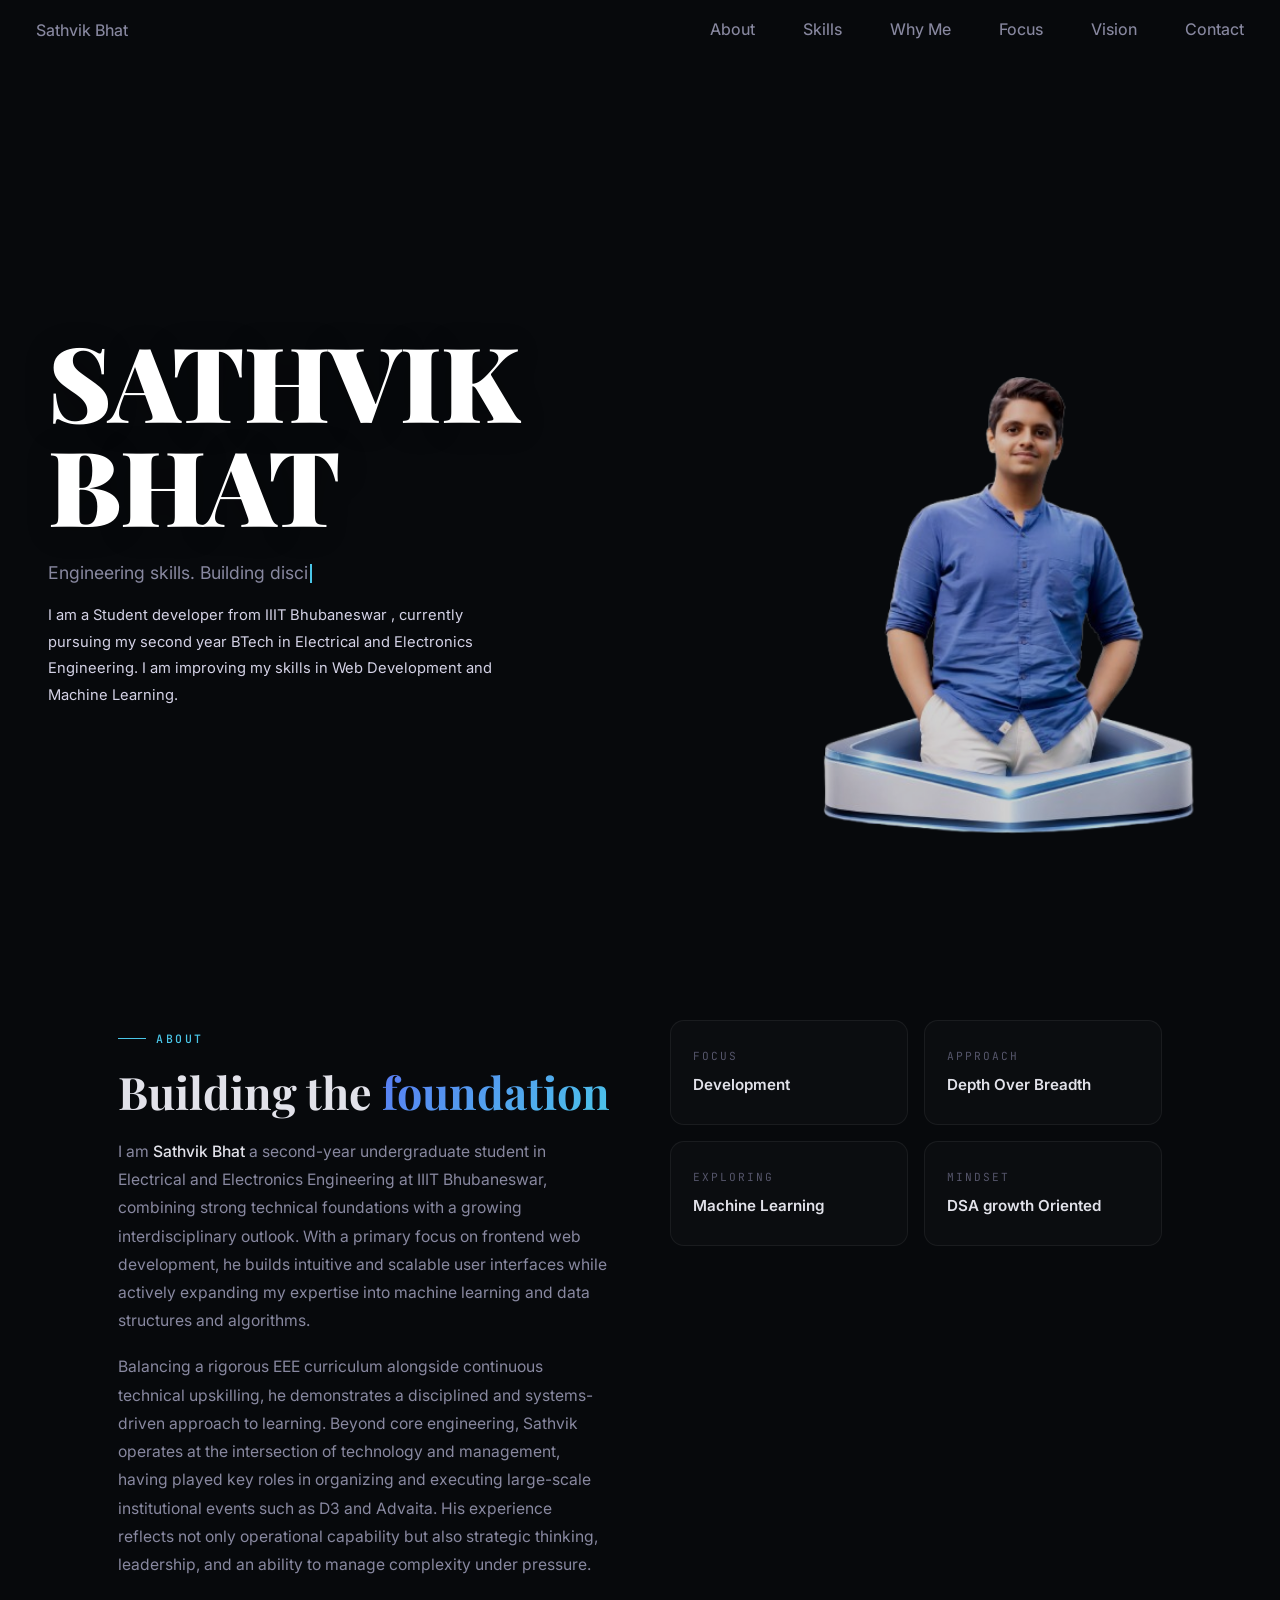
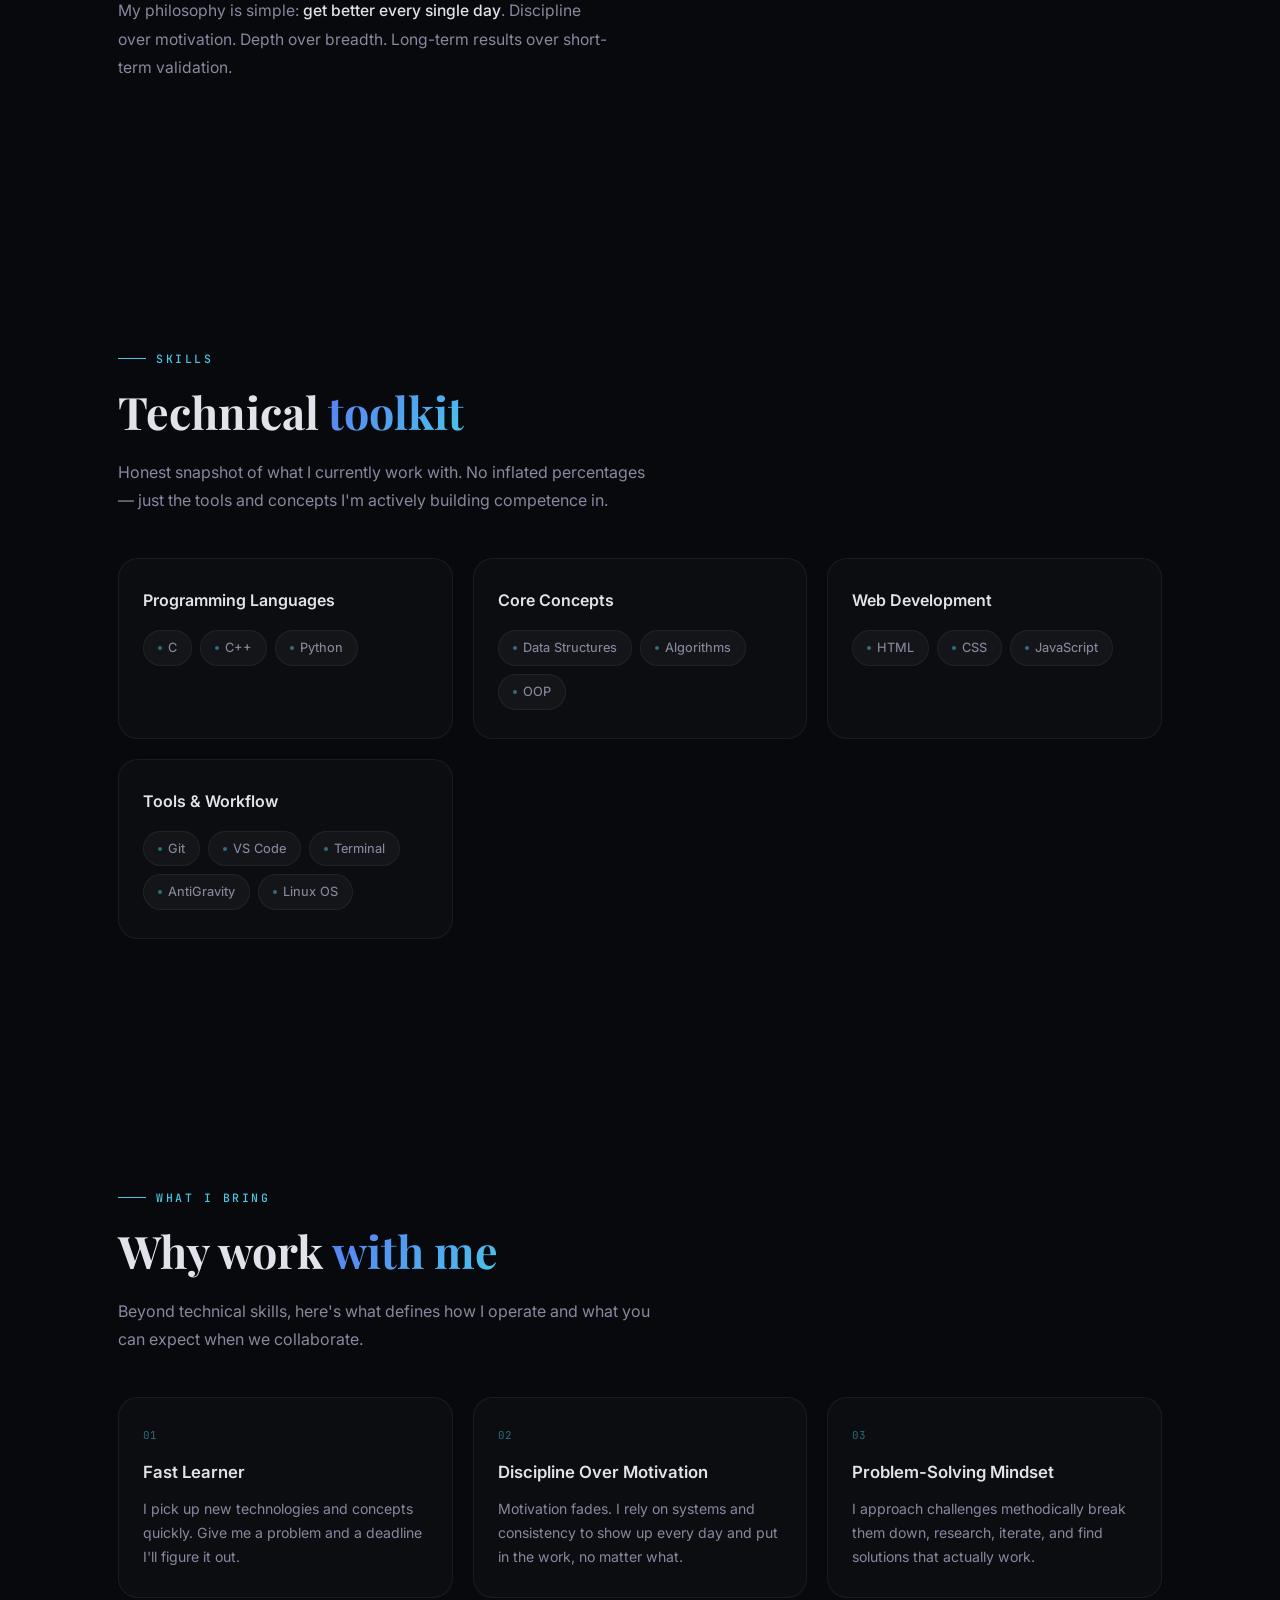
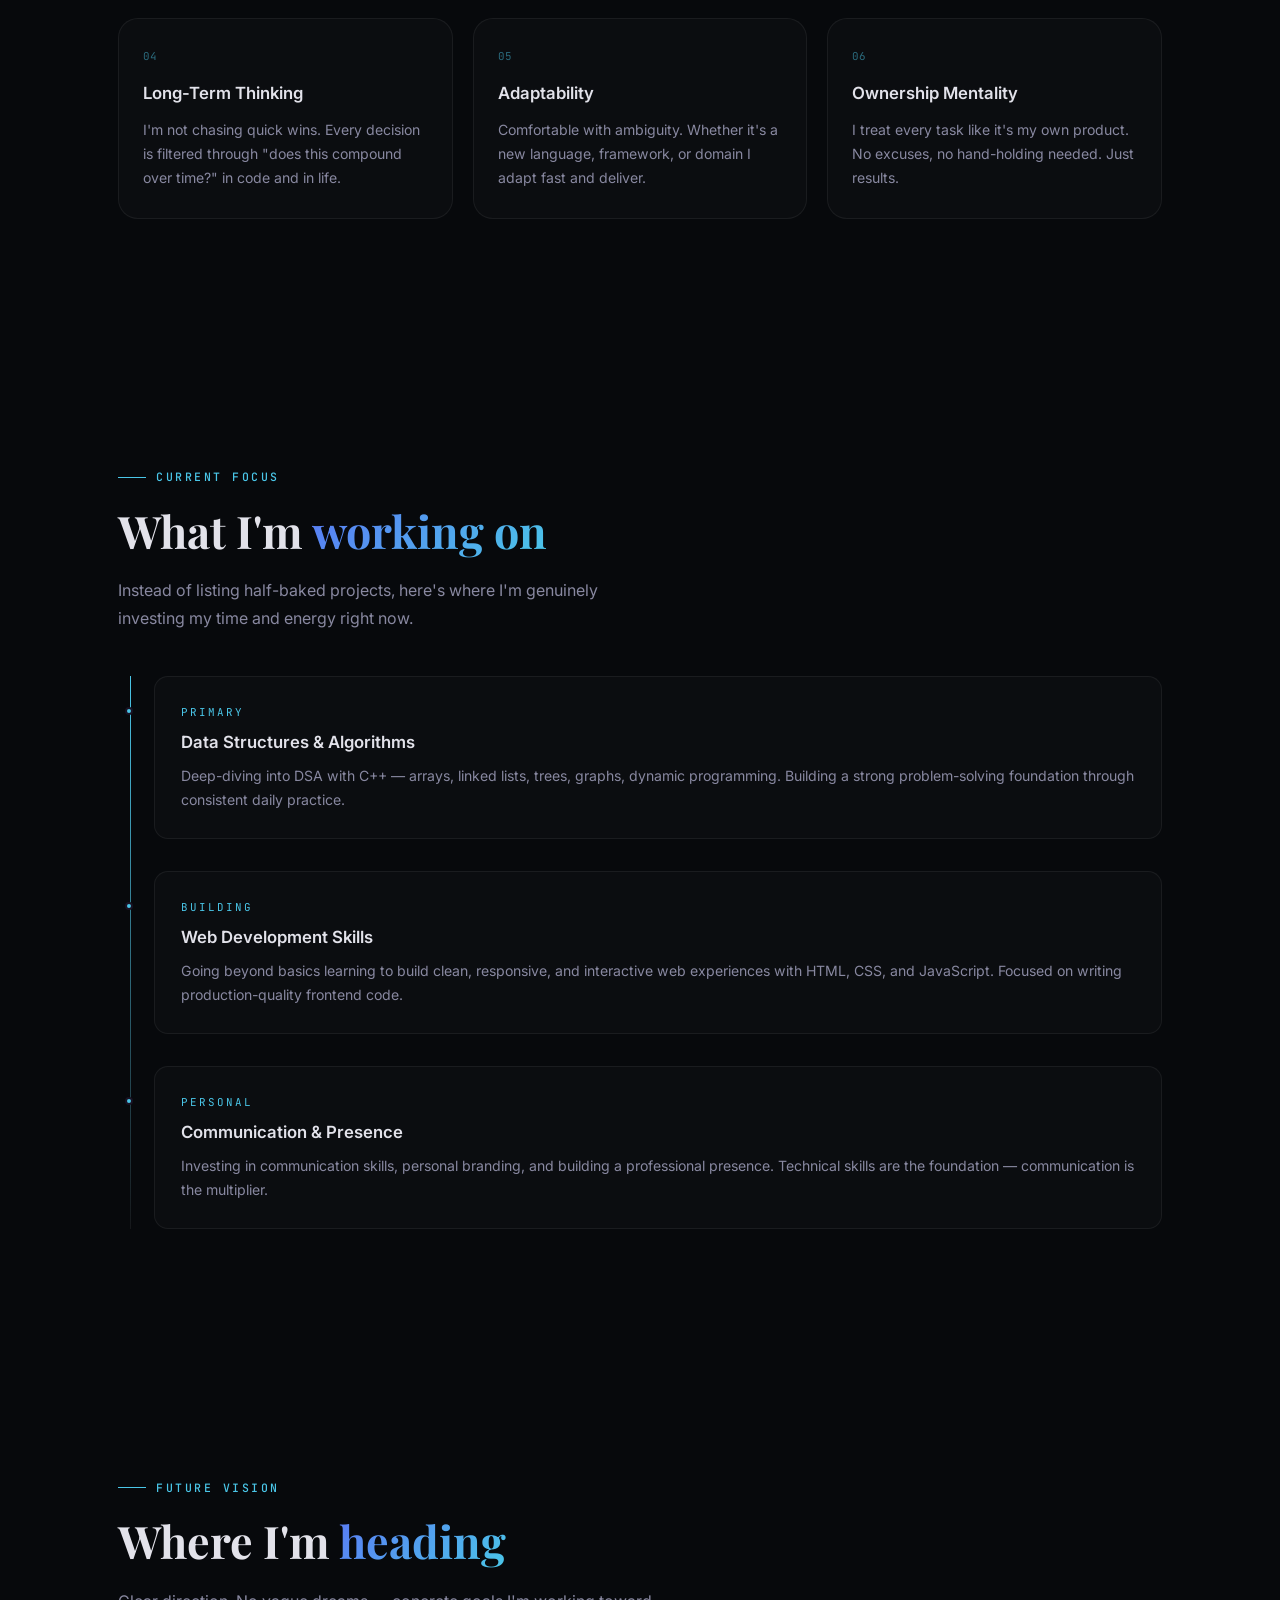
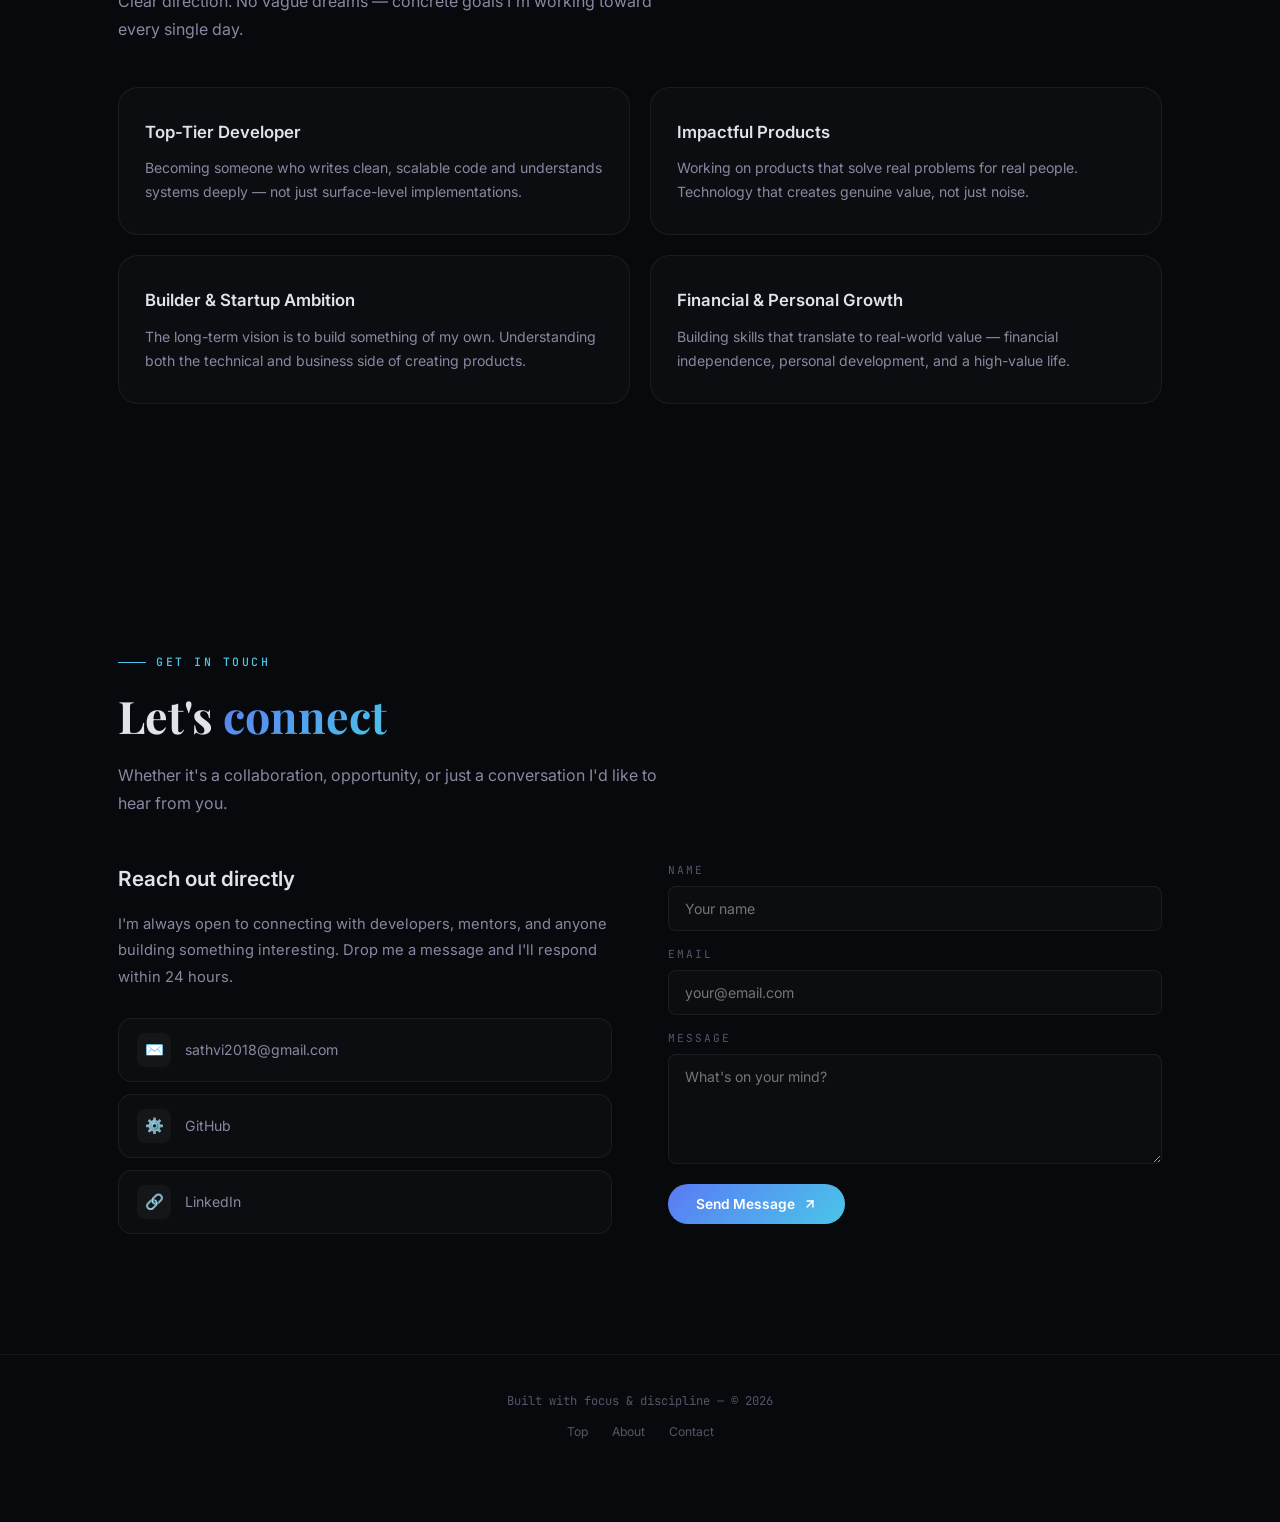
==== index.html @ 7192dede "Save local styles before merge" ====
<!DOCTYPE html>
<html lang="en">

<head>
  <meta charset="UTF-8" />
  <meta name="viewport" content="width=device-width, initial-scale=1.0" />
  <title>Sathvik Bhat — Developer & Builder</title>
  <meta name="description"
    content="Student developer focused on DSA, web development, and cybersecurity. Building skills, discipline, and future value." />
  <meta name="keywords" content="developer, portfolio, student, DSA, web development, Machine Learning" />
  <meta name="author" content="Sathvik Bhat" />

  <!-- Google Fonts -->
  <link rel="preconnect" href="https://fonts.googleapis.com" />
  <link rel="preconnect" href="https://fonts.gstatic.com" crossorigin />
  <link
    href="https://fonts.googleapis.com/css2?family=Playfair+Display:wght@700;800;900&family=Inter:wght@300;400;450;500;600;700;800&family=JetBrains+Mono:wght@400;500&display=swap"
    rel="stylesheet" />

  <!-- Stylesheet -->
  <link rel="stylesheet" href="style.css" />
</head>

<body>

  <!-- ================================
       HERO SECTION
       ================================ -->
  <section class="hero" id="hero">
    <div class="hero-inner">
      <div class="hero-content">
        <h1 class="hero-name">
          <span class="name-line">SATHVIK</span>
          <span class="name-line">BHAT</span>
        </h1>


        <p class="hero-tagline">
          <span id="hero-tagline-text"></span><span class="cursor"></span>
        </p>

        <p class="hero-description">
          I am a Student developer from IIIT Bhubaneswar ,
          currently pursuing my second year BTech in Electrical and Electronics Engineering.
          I am improving my skills in Web Development and Machine Learning.
        </p>


      </div>

      <div class="hero-image-wrapper" id="hero-image">
        <img src="Sathvik-Bhat Hero Section.png" alt="Sathvik Bhat — Developer portrait" class="hero-profile-img" />
      </div>
    </div>

    <!-- Floating pill navbar at bottom of hero -->
    <nav class="navbar" id="navbar">
      <div class="nav-pill" id="nav-links">
        <div class="name-navbar" id="name-navbar">
          <h3><a href="#hero">Sathvik Bhat</a></h3>
        </div>
        <div class="page-navbar">
          <a href="#about">About</a>
          <a href="#skills">Skills</a>
          <a href="#value">Why Me</a>
          <a href="#focus">Focus</a>
          <a href="#vision">Vision</a>
          <a href="#contact">Contact</a>
        </div>
      </div>
      <button class="nav-toggle" id="nav-toggle" aria-label="Toggle navigation">
      </button>
    </nav>
  </section>

  <!-- ================================
       ABOUT SECTION
       ================================ -->
  <section class="section" id="about">
    <div class="container">
      <div class="about-content">
        <div class="about-text reveal">
          <span class="section-label">About</span>
          <h2 class="section-title">Building the <span class="gradient-text">foundation</span></h2>
          <p>
            I am <span class="highlight">Sathvik Bhat</span> a second-year undergraduate student in Electrical and
            Electronics
            Engineering at IIIT Bhubaneswar,
            combining strong technical foundations with a growing interdisciplinary outlook. With a primary focus on
            frontend web development,
            he builds intuitive and scalable user interfaces while actively expanding my expertise into machine learning
            and data structures and algorithms.
          </p>
          <p>
            Balancing a rigorous EEE curriculum alongside continuous technical upskilling, he demonstrates a disciplined
            and systems-driven approach to learning. Beyond core engineering, Sathvik operates at the intersection of
            technology and management, having played key roles in organizing and executing large-scale institutional
            events such as D3 and Advaita. His experience reflects not only operational capability but also strategic
            thinking, leadership, and an ability to manage complexity under pressure.
          </p>
          <p>
            My philosophy is simple: <span class="highlight">get better every single day</span>.
            Discipline over motivation. Depth over breadth. Long-term results
            over short-term validation.
          </p>
        </div>

        <div class="about-stats reveal reveal-delay-2">
          <div class="stat-card">
            <div class="stat-label">Focus</div>
            <div class="stat-value"><span class="highlight">Development </span></div>
          </div>
          <div class="stat-card">
            <div class="stat-label">Approach</div>
            <div class="stat-value">Depth Over Breadth</div>
          </div>
          <div class="stat-card">
            <div class="stat-label">Exploring</div>
            <div class="stat-value">Machine Learning</div>
          </div>
          <div class="stat-card">
            <div class="stat-label">Mindset</div>
            <div class="stat-value">DSA growth Oriented</div>
          </div>
        </div>
      </div>
    </div>
  </section>

  <!-- ================================
       SKILLS SECTION
       ================================ -->
  <section class="section" id="skills">
    <div class="container">
      <span class="section-label reveal">Skills</span>
      <h2 class="section-title reveal">Technical <span class="gradient-text">toolkit</span></h2>
      <p class="section-subtitle reveal">
        Honest snapshot of what I currently work with. No inflated percentages —
        just the tools and concepts I'm actively building competence in.
      </p>

      <div class="skills-grid">
        <div class="skill-category reveal reveal-delay-1">
          <div class="skill-category-header">
            <h3>Programming Languages</h3>
          </div>
          <div class="skill-tags">
            <span class="skill-tag"><span class="tag-dot"></span>C</span>
            <span class="skill-tag"><span class="tag-dot"></span>C++</span>
            <span class="skill-tag"><span class="tag-dot"></span>Python</span>
          </div>
        </div>

        <div class="skill-category reveal reveal-delay-2">
          <div class="skill-category-header">
            <h3>Core Concepts</h3>
          </div>
          <div class="skill-tags">
            <span class="skill-tag"><span class="tag-dot"></span>Data Structures</span>
            <span class="skill-tag"><span class="tag-dot"></span>Algorithms</span>
            <span class="skill-tag"><span class="tag-dot"></span>OOP</span>
          </div>
        </div>

        <div class="skill-category reveal reveal-delay-3">
          <div class="skill-category-header">
            <h3>Web Development</h3>
          </div>
          <div class="skill-tags">
            <span class="skill-tag"><span class="tag-dot"></span>HTML</span>
            <span class="skill-tag"><span class="tag-dot"></span>CSS</span>
            <span class="skill-tag"><span class="tag-dot"></span>JavaScript</span>
          </div>
        </div>

        <div class="skill-category reveal reveal-delay-2">
          <div class="skill-category-header">
            <h3>Tools & Workflow</h3>
          </div>
          <div class="skill-tags">
            <span class="skill-tag"><span class="tag-dot"></span>Git</span>
            <span class="skill-tag"><span class="tag-dot"></span>VS Code</span>
            <span class="skill-tag"><span class="tag-dot"></span>Terminal</span>
            <span class="skill-tag"><span class="tag-dot"></span>AntiGravity</span>
            <span class="skill-tag"><span class="tag-dot"></span>Linux OS</span>
          </div>
        </div>
      </div>
    </div>
  </section>

  <!-- ================================
       WHY WORK WITH ME
       ================================ -->
  <section class="section" id="value">
    <div class="container">
      <span class="section-label reveal">What I Bring</span>
      <h2 class="section-title reveal">Why work <span class="gradient-text">with me</span></h2>
      <p class="section-subtitle reveal">
        Beyond technical skills, here's what defines how I operate and what
        you can expect when we collaborate.
      </p>

      <div class="value-grid">
        <div class="value-card reveal reveal-delay-1">
          <div class="value-number">01</div>
          <h3>Fast Learner</h3>
          <p>
            I pick up new technologies and concepts quickly. Give me a
            problem and a deadline I'll figure it out.
          </p>
        </div>

        <div class="value-card reveal reveal-delay-2">
          <div class="value-number">02</div>
          <h3>Discipline Over Motivation</h3>
          <p>
            Motivation fades. I rely on systems and consistency to show up
            every day and put in the work, no matter what.
          </p>
        </div>

        <div class="value-card reveal reveal-delay-3">
          <div class="value-number">03</div>
          <h3>Problem-Solving Mindset</h3>
          <p>
            I approach challenges methodically break them down, research,
            iterate, and find solutions that actually work.
          </p>
        </div>

        <div class="value-card reveal reveal-delay-1">
          <div class="value-number">04</div>
          <h3>Long-Term Thinking</h3>
          <p>
            I'm not chasing quick wins. Every decision is filtered through
            "does this compound over time?" in code and in life.
          </p>
        </div>

        <div class="value-card reveal reveal-delay-2">
          <div class="value-number">05</div>
          <h3>Adaptability</h3>
          <p>
            Comfortable with ambiguity. Whether it's a new language, framework,
            or domain I adapt fast and deliver.
          </p>
        </div>

        <div class="value-card reveal reveal-delay-3">
          <div class="value-number">06</div>
          <h3>Ownership Mentality</h3>
          <p>
            I treat every task like it's my own product. No excuses,
            no hand-holding needed. Just results.
          </p>
        </div>
      </div>
    </div>
  </section>

  <!-- ================================
       CURRENT FOCUS
       ================================ -->
  <section class="section" id="focus">
    <div class="container">
      <span class="section-label reveal">Current Focus</span>
      <h2 class="section-title reveal">What I'm <span class="gradient-text">working on</span></h2>
      <p class="section-subtitle reveal">
        Instead of listing half-baked projects, here's where I'm genuinely
        investing my time and energy right now.
      </p>

      <div class="focus-timeline">
        <div class="focus-item reveal">
          <div class="focus-label">Primary</div>
          <h3>Data Structures & Algorithms</h3>
          <p>
            Deep-diving into DSA with C++ — arrays, linked lists, trees,
            graphs, dynamic programming. Building a strong problem-solving
            foundation through consistent daily practice.
          </p>
        </div>

        <div class="focus-item reveal reveal-delay-1">
          <div class="focus-label">Building</div>
          <h3>Web Development Skills</h3>
          <p>
            Going beyond basics learning to build clean, responsive, and
            interactive web experiences with HTML, CSS, and JavaScript.
            Focused on writing production-quality frontend code.
          </p>
        </div>

        <div class="focus-item reveal reveal-delay-3">
          <div class="focus-label">Personal</div>
          <h3>Communication & Presence</h3>
          <p>
            Investing in communication skills, personal branding, and
            building a professional presence. Technical skills are the
            foundation — communication is the multiplier.
          </p>
        </div>
      </div>
    </div>
  </section>

  <!-- ================================
       FUTURE VISION
       ================================ -->
  <section class="section" id="vision">
    <div class="container">
      <span class="section-label reveal">Future Vision</span>
      <h2 class="section-title reveal">Where I'm <span class="gradient-text">heading</span></h2>
      <p class="section-subtitle reveal">
        Clear direction. No vague dreams — concrete goals I'm working
        toward every single day.
      </p>

      <div class="vision-grid">
        <div class="vision-card reveal reveal-delay-1">
          <h3>Top-Tier Developer</h3>
          <p>
            Becoming someone who writes clean, scalable code and understands
            systems deeply — not just surface-level implementations.
          </p>
        </div>

        <div class="vision-card reveal reveal-delay-2">
          <h3>Impactful Products</h3>
          <p>
            Working on products that solve real problems for real people.
            Technology that creates genuine value, not just noise.
          </p>
        </div>

        <div class="vision-card reveal reveal-delay-3">
          <h3>Builder & Startup Ambition</h3>
          <p>
            The long-term vision is to build something of my own. Understanding
            both the technical and business side of creating products.
          </p>
        </div>

        <div class="vision-card reveal reveal-delay-4">
          <h3>Financial & Personal Growth</h3>
          <p>
            Building skills that translate to real-world value — financial
            independence, personal development, and a high-value life.
          </p>
        </div>
      </div>
    </div>
  </section>

  <!-- ================================
       CONTACT SECTION
       ================================ -->
  <section class="section" id="contact">
    <div class="container">
      <span class="section-label reveal">Get In Touch</span>
      <h2 class="section-title reveal">Let's <span class="gradient-text">connect</span></h2>
      <p class="section-subtitle reveal">
        Whether it's a collaboration, opportunity, or just a conversation
        I'd like to hear from you.
      </p>

      <div class="contact-wrapper">
        <div class="contact-info reveal">
          <h3>Reach out directly</h3>
          <p>
            I'm always open to connecting with developers, mentors, and
            anyone building something interesting. Drop me a message
            and I'll respond within 24 hours.
          </p>

          <div class="contact-links">
            <a href="mailto:sathvi2018@gmail.com" class="contact-link" id="contact-email">
              <span class="link-icon">✉️</span>
              sathvi2018@gmail.com
            </a>
            <a href="https://github.com/sathvik08bhat" target="_blank" rel="noopener noreferrer" class="contact-link"
              id="contact-github">
              <span class="link-icon">⚙️</span>
              GitHub
            </a>
            <a href="http://www.linkedin.com/in/sathvik-bhat-025451267" target="_blank" rel="noopener noreferrer"
              class="contact-link" id="contact-linkedin">
              <span class="link-icon">🔗</span>
              LinkedIn
            </a>
          </div>
        </div>

        <form class="contact-form reveal reveal-delay-2" id="contact-form">
          <div class="form-group">
            <label for="form-name">Name</label>
            <input type="text" id="form-name" name="name" placeholder="Your name" required />
          </div>

          <div class="form-group">
            <label for="form-email">Email</label>
            <input type="email" id="form-email" name="email" placeholder="your@email.com" required />
          </div>

          <div class="form-group">
            <label for="form-message">Message</label>
            <textarea id="form-message" name="message" placeholder="What's on your mind?" required></textarea>
          </div>

          <div class="form-submit">
            <button type="submit" class="btn-primary" id="form-submit-btn">
              Send Message
              <svg width="14" height="14" viewBox="0 0 24 24" fill="none" stroke="currentColor" stroke-width="2.5"
                stroke-linecap="round" stroke-linejoin="round">
                <line x1="7" y1="17" x2="17" y2="7"></line>
                <polyline points="7 7 17 7 17 17"></polyline>
              </svg>
            </button>
          </div>

          <div class="form-status" id="form-status"></div>
        </form>
      </div>
    </div>
  </section>

  <!-- ================================
       FOOTER
       ================================ -->
  <footer class="footer">
    <div class="container">
      <p>Built with focus &amp; discipline — &copy; 2026</p>
      <div class="footer-links">
        <a href="#hero">Top</a>
        <a href="#about">About</a>
        <a href="#contact">Contact</a>
      </div>
    </div>
  </footer>

  <!-- JavaScript -->
  <script src="script.js"></script>
</body>

</html>
---- style.css ----
/* ==============================
   DESIGN TOKENS & RESET
   ============================== */

:root {
  /* Darker color palette */
  --bg-primary: #191223;
  --bg-secondary: #2b2049;
  --bg-card: rgba(255, 255, 255, 0.02);
  --bg-glass: rgba(255, 255, 255, 0.035);
  --border-glass: rgba(255, 255, 255, 0.06);
  --border-hover: rgba(255, 255, 255, 0.12);

  --text-primary: #e2e2ea;
  --text-secondary: #8888a0;
  --text-muted: #55556a;

  --accent-blue: #5a7af5;
  --accent-cyan: #4ac6e8;
  --accent-gradient: linear-gradient(135deg, #5a7af5 0%, #4ac6e8 100%);

  /* Typography */
  --font-display: 'Playfair Display', Georgia, serif;
  --font-primary: 'Inter', -apple-system, BlinkMacSystemFont, sans-serif;
  --font-mono: 'JetBrains Mono', 'Fira Code', monospace;

  /* Spacing */
  --section-padding: 120px 0;
  --container-width: 1100px;
  --container-padding: 0 28px;

  /* Transitions */
  --transition-fast: 0.2s ease;
  --transition-smooth: 0.3s ease;

  /* Borders */
  --radius-sm: 8px;
  --radius-md: 14px;
  --radius-lg: 20px;
  --radius-pill: 50px;
}

/* Reset */
*,
*::before,
*::after {
  margin: 0;
  padding: 0;
  box-sizing: border-box;
}

html {
  scroll-behavior: smooth;
  font-size: 16px;
  -webkit-font-smoothing: antialiased;
  -moz-osx-font-smoothing: grayscale;
}

body {
  font-family: var(--font-primary);
  background: rgb(7, 9, 12);
  background-attachment: fixed;
  color: var(--text-primary);
  line-height: 1.7;
  overflow-x: hidden;
}

a {
  text-decoration: none;
  color: inherit;
}

ul,
ol {
  list-style: none;
}

img {
  max-width: 100%;
  display: block;
}

button {
  cursor: pointer;
  border: none;
  background: none;
  font-family: inherit;
}

/* ==============================
   UTILITY CLASSES
   ============================== */

.container {
  max-width: var(--container-width);
  margin: 0 auto;
  padding: var(--container-padding);
}

.section {
  padding: var(--section-padding);
  position: relative;
}

.section-label {
  display: inline-flex;
  align-items: center;
  gap: 10px;
  font-family: var(--font-mono);
  font-size: 0.72rem;
  letter-spacing: 2.5px;
  text-transform: uppercase;
  color: var(--accent-cyan);
  margin-bottom: 18px;
  font-weight: 500;
}

.section-label::before {
  content: '';
  width: 28px;
  height: 1px;
  background: var(--accent-cyan);
}

.section-title {
  font-family: var(--font-display);
  font-size: clamp(1.8rem, 4vw, 2.8rem);
  font-weight: 700;
  color: var(--text-primary);
  margin-bottom: 20px;
  line-height: 1.15;
}

.section-subtitle {
  font-size: 1rem;
  color: var(--text-secondary);
  max-width: 540px;
  line-height: 1.75;
}

.gradient-text {
  background: var(--accent-gradient);
  -webkit-background-clip: text;
  -webkit-text-fill-color: transparent;
  background-clip: text;
}

/* ==============================
   HERO SECTION
   ============================== */

.hero {
  min-height: 100vh;
  display: flex;
  align-items: center;
  position: relative;
  overflow: hidden;
  background: transparent;
}

.hero-inner {
  position: relative;
  z-index: 2;
  display: flex;
  align-items: flex-end;
  justify-content: space-between;
  width: 100%;
  max-width: 1300px;
  margin: 0 auto;
  padding: 0 48px;
  min-height: 100vh;
}

.hero-content {
  flex: 1;
  max-width: 600px;
  padding-bottom: 160px;
  padding-top: 80px;
  animation: fadeInUp 0.8s ease 0.2s both;
}

@keyframes fadeInUp {
  from {
    opacity: 0;
    transform: translateY(24px);
  }

  to {
    opacity: 1;
    transform: translateY(0);
  }
}

.hero-name {
  margin-bottom: 24px;
}

.name-line {
  display: block;
  font-family: var(--font-display);
  font-size: clamp(3.2rem, 9vw, 6.5rem);
  font-weight: 900;
  letter-spacing: -1px;
  line-height: 0.95;
  color: #fff;
  text-shadow: 0 2px 30px rgba(0, 0, 0, 0.3);
}

.name-line:first-child {
  margin-bottom: 6px;
}



.hero-tagline {
  font-size: clamp(0.95rem, 2vw, 1.1rem);
  color: var(--text-secondary);
  margin-bottom: 14px;
  font-weight: 400;
  min-height: 1.5em;
}

.hero-tagline .cursor {
  display: inline-block;
  width: 2px;
  height: 1.1em;
  background: var(--accent-cyan);
  margin-left: 2px;
  vertical-align: text-bottom;
  animation: blink 0.8s step-end infinite;
}

@keyframes blink {

  0%,
  100% {
    opacity: 1;
  }

  50% {
    opacity: 0;
  }
}

.hero-description {
  font-size: 0.92rem;
  color: #d4d2e6;
  line-height: 1.8;
  margin-bottom: 32px;
  max-width: 460px;
}



/* Profile image — cutout on the right */
.hero-image-wrapper {
  flex-shrink: 0;
  align-self: flex-end;
  position: relative;
  animation: fadeInUp 1s ease 0.4s both;
}

.hero-profile-img {
  width: clamp(450px, 20vw, 300px);
  height: auto;
  object-fit: contain;
  object-position: center;
  transform: translateY(15%);
  display: block;
  filter: brightness(0.82);
}

.hero-image {
  animation: comeUp 0.8s ease forwards;
}

@keyframes comeUp {
  from {
    opacity: 0;
    transform: translateY(60px);
    /* starts 60px below */
  }

  to {
    opacity: 1;
    transform: translateY(0);
    /* lands in normal position */
  }
}

/* ==============================
   NAVBAR — Floating Pill
   ============================== */

.navbar {
  position: fixed;
  top: 0px;
  width: 100%;
  z-index: 1000;
}

.nav-pill {
  display: flex;
  align-items: center;
  justify-content: space-between;
  width: 100%;
  padding: 8px 24px;
}

.page-navbar {
  display: flex;
  gap: 24px;
}



.nav-pill a {
  font-size: 1rem;
  padding: 8px 12px;
  transition: var(--transition-smooth);
  font-weight: 450;
  color: var(--text-secondary);
  white-space: nowrap;
}

.nav-pill a:hover {
  color: var(--text-primary);
  background: rgba(255, 255, 255, 0.05);
}

.navbar.scrolled {
  position: fixed;
  top: 10px;
  left: 50%;
  transform: translateX(-50%);
  z-index: 1000;
  display: flex;
  align-items: baseline;
  gap: 4px;
  width: 70%;
  padding: 8px 12px;
  background: rgba(14, 14, 24, 0.65);
  backdrop-filter: blur(20px);
  -webkit-backdrop-filter: blur(20px);
  border: 1px solid rgba(255, 255, 255, 0.06);
  border-radius: var(--radius-pill);
  box-shadow: 0 4px 24px rgba(0, 0, 0, 0.4);
  font-size: 0.82rem;
  color: var(--text-secondary);
  padding: 8px 16px;
  border-radius: 40px;
  transition: var(--transition-smooth);
  font-weight: 450;
  white-space: nowrap;
}
}

/* Mobile toggle */
.nav-toggle {
  display: none;
  flex-direction: column;
  gap: 5px;
  padding: 10px;
  position: fixed;
  bottom: 32px;
  right: 24px;
  z-index: 1001;
  background: rgba(14, 14, 24, 0.65);
  backdrop-filter: blur(20px);
  -webkit-backdrop-filter: blur(20px);
  border: 1px solid rgba(255, 255, 255, 0.06);
  border-radius: 12px;
}

.nav-toggle span {
  width: 20px;
  height: 2px;
  background: var(--text-primary);
  border-radius: 2px;
  transition: var(--transition-fast);
}

/* ==============================
   BUTTONS
   ============================== */

.btn-primary {
  display: inline-flex;
  align-items: center;
  gap: 8px;
  padding: 12px 28px;
  background: var(--accent-gradient);
  color: #fff;
  font-size: 0.86rem;
  font-weight: 600;
  border-radius: var(--radius-pill);
  transition: var(--transition-smooth);
  border: none;
  cursor: pointer;
}

.btn-primary:hover {
  transform: translateY(-2px);
  box-shadow: 0 6px 24px rgba(90, 122, 245, 0.25);
}

.btn-secondary {
  display: inline-flex;
  align-items: center;
  gap: 8px;
  padding: 12px 28px;
  background: transparent;
  color: var(--text-primary);
  font-size: 0.86rem;
  font-weight: 500;
  border-radius: var(--radius-pill);
  border: 1px solid rgba(255, 255, 255, 0.1);
  transition: var(--transition-smooth);
}

.btn-secondary:hover {
  border-color: rgba(255, 255, 255, 0.2);
  background: rgba(255, 255, 255, 0.03);
  transform: translateY(-2px);
}

/* ==============================
   ABOUT SECTION
   ============================== */

.about-content {
  display: grid;
  grid-template-columns: 1fr 1fr;
  gap: 60px;
  align-items: start;
}

.about-text p {
  color: var(--text-secondary);
  font-size: 0.98rem;
  margin-bottom: 18px;
  line-height: 1.8;
}

.about-text .highlight {
  color: var(--text-primary);
  font-weight: 500;
}

.about-stats {
  display: grid;
  grid-template-columns: 1fr 1fr;
  gap: 16px;
}

.stat-card {
  padding: 26px 22px;
  background: var(--bg-card);
  border: 1px solid var(--border-glass);
  border-radius: var(--radius-md);
  transition: var(--transition-smooth);
}

.stat-card:hover {
  border-color: var(--border-hover);
  background: var(--bg-glass);
  transform: translateY(-3px);
}

.stat-card .stat-label {
  font-size: 0.7rem;
  text-transform: uppercase;
  letter-spacing: 2px;
  color: var(--text-muted);
  margin-bottom: 6px;
  font-family: var(--font-mono);
}

.stat-card .stat-value {
  font-size: 0.95rem;
  color: var(--text-primary);
  font-weight: 600;
}

/* ==============================
   SKILLS SECTION
   ============================== */

.skills-grid {
  display: grid;
  grid-template-columns: repeat(auto-fit, minmax(260px, 1fr));
  gap: 20px;
  margin-top: 44px;
}

.skill-category {
  padding: 28px 24px;
  background: var(--bg-card);
  border: 1px solid var(--border-glass);
  border-radius: var(--radius-lg);
  transition: var(--transition-smooth);
}

.skill-category:hover {
  border-color: var(--border-hover);
  transform: translateY(-3px);
}

.skill-category-header {
  margin-bottom: 16px;
}

.skill-category-header h3 {
  font-size: 1rem;
  font-weight: 600;
  color: var(--text-primary);
}

.skill-tags {
  display: flex;
  flex-wrap: wrap;
  gap: 8px;
}

.skill-tag {
  display: inline-flex;
  align-items: center;
  gap: 6px;
  padding: 6px 14px;
  background: var(--bg-glass);
  border: 1px solid var(--border-glass);
  border-radius: 100px;
  font-size: 0.8rem;
  color: var(--text-secondary);
  transition: var(--transition-fast);
  font-weight: 450;
}

.skill-tag:hover {
  color: var(--text-primary);
  border-color: rgba(255, 255, 255, 0.15);
}

.skill-tag .tag-dot {
  width: 4px;
  height: 4px;
  border-radius: 50%;
  background: var(--accent-cyan);
  opacity: 0.5;
}

/* ==============================
   VALUE / WHY ME SECTION
   ============================== */

.value-grid {
  display: grid;
  grid-template-columns: repeat(auto-fit, minmax(280px, 1fr));
  gap: 20px;
  margin-top: 44px;
}

.value-card {
  padding: 28px 24px;
  background: var(--bg-card);
  border: 1px solid var(--border-glass);
  border-radius: var(--radius-lg);
  transition: var(--transition-smooth);
}

.value-card:hover {
  border-color: var(--border-hover);
  transform: translateY(-3px);
}

.value-card .value-number {
  font-family: var(--font-mono);
  font-size: 0.68rem;
  color: var(--accent-cyan);
  margin-bottom: 14px;
  opacity: 0.5;
}

.value-card h3 {
  font-size: 1.05rem;
  font-weight: 600;
  margin-bottom: 10px;
}

.value-card p {
  font-size: 0.88rem;
  color: var(--text-secondary);
  line-height: 1.7;
}

/* ==============================
   FOCUS SECTION
   ============================== */

.focus-timeline {
  margin-top: 44px;
  position: relative;
  padding-left: 36px;
}

.focus-timeline::before {
  content: '';
  position: absolute;
  top: 0;
  left: 12px;
  width: 1px;
  height: 100%;
  background: linear-gradient(to bottom, var(--accent-cyan), var(--border-glass));
}

.focus-item {
  position: relative;
  margin-bottom: 32px;
  padding: 26px;
  background: var(--bg-card);
  border: 1px solid var(--border-glass);
  border-radius: var(--radius-md);
  transition: var(--transition-smooth);
}

.focus-item:last-child {
  margin-bottom: 0;
}

.focus-item:hover {
  border-color: var(--border-hover);
  transform: translateX(4px);
}

.focus-item::before {
  content: '';
  position: absolute;
  left: -30px;
  top: 30px;
  width: 8px;
  height: 8px;
  border-radius: 50%;
  background: var(--accent-cyan);
  border: 2px solid var(--bg-primary);
}

.focus-item .focus-label {
  font-family: var(--font-mono);
  font-size: 0.68rem;
  text-transform: uppercase;
  letter-spacing: 2px;
  color: var(--accent-cyan);
  margin-bottom: 6px;
}

.focus-item h3 {
  font-size: 1.05rem;
  font-weight: 600;
  margin-bottom: 8px;
}

.focus-item p {
  font-size: 0.88rem;
  color: var(--text-secondary);
  line-height: 1.7;
}

/* ==============================
   VISION SECTION
   ============================== */

.vision-grid {
  display: grid;
  grid-template-columns: repeat(2, 1fr);
  gap: 20px;
  margin-top: 44px;
}

.vision-card {
  padding: 30px 26px;
  background: var(--bg-card);
  border: 1px solid var(--border-glass);
  border-radius: var(--radius-lg);
  transition: var(--transition-smooth);
}

.vision-card:hover {
  border-color: var(--border-hover);
  transform: translateY(-3px);
}

.vision-card h3 {
  font-size: 1.05rem;
  font-weight: 600;
  margin-bottom: 10px;
}

.vision-card p {
  font-size: 0.88rem;
  color: var(--text-secondary);
  line-height: 1.7;
}

/* ==============================
   CONTACT SECTION
   ============================== */

.contact-wrapper {
  display: grid;
  grid-template-columns: 1fr 1fr;
  gap: 56px;
  margin-top: 44px;
}

.contact-info h3 {
  font-size: 1.3rem;
  font-weight: 600;
  margin-bottom: 14px;
}

.contact-info p {
  font-size: 0.92rem;
  color: var(--text-secondary);
  margin-bottom: 28px;
  line-height: 1.8;
}

.contact-links {
  display: flex;
  flex-direction: column;
  gap: 12px;
}

.contact-link {
  display: flex;
  align-items: center;
  gap: 14px;
  padding: 14px 18px;
  background: var(--bg-card);
  border: 1px solid var(--border-glass);
  border-radius: var(--radius-md);
  transition: var(--transition-smooth);
  font-size: 0.88rem;
  color: var(--text-secondary);
}

.contact-link:hover {
  border-color: var(--border-hover);
  color: var(--text-primary);
  transform: translateX(4px);
}

.contact-link .link-icon {
  width: 34px;
  height: 34px;
  display: flex;
  align-items: center;
  justify-content: center;
  background: var(--bg-glass);
  border-radius: var(--radius-sm);
  font-size: 0.95rem;
}

.contact-form {
  display: flex;
  flex-direction: column;
  gap: 14px;
}

.form-group {
  display: flex;
  flex-direction: column;
  gap: 6px;
}

.form-group label {
  font-size: 0.7rem;
  text-transform: uppercase;
  letter-spacing: 2px;
  color: var(--text-muted);
  font-family: var(--font-mono);
}

.form-group input,
.form-group textarea {
  padding: 13px 16px;
  background: var(--bg-card);
  border: 1px solid var(--border-glass);
  border-radius: var(--radius-sm);
  color: var(--text-primary);
  font-family: var(--font-primary);
  font-size: 0.88rem;
  transition: var(--transition-fast);
  outline: none;
}

.form-group input:focus,
.form-group textarea:focus {
  border-color: var(--accent-blue);
  box-shadow: 0 0 0 3px rgba(90, 122, 245, 0.08);
}

.form-group textarea {
  resize: vertical;
  min-height: 110px;
}

.form-submit {
  margin-top: 6px;
}

.form-status {
  font-size: 0.82rem;
  margin-top: 8px;
  padding: 10px 14px;
  border-radius: var(--radius-sm);
  display: none;
}

.form-status.success {
  display: block;
  background: rgba(74, 198, 232, 0.06);
  color: var(--accent-cyan);
  border: 1px solid rgba(74, 198, 232, 0.15);
}

.form-status.error {
  display: block;
  background: rgba(255, 100, 100, 0.06);
  color: #ff6b6b;
  border: 1px solid rgba(255, 100, 100, 0.15);
}

/* ==============================
   FOOTER
   ============================== */

.footer {
  padding: 36px 0 80px;
  border-top: 1px solid var(--border-glass);
  text-align: center;
}

.footer p {
  font-size: 0.76rem;
  color: var(--text-muted);
  font-family: var(--font-mono);
}

.footer .footer-links {
  display: flex;
  justify-content: center;
  gap: 24px;
  margin-top: 10px;
}

.footer .footer-links a {
  font-size: 0.76rem;
  color: var(--text-muted);
  transition: var(--transition-fast);
}

.footer .footer-links a:hover {
  color: var(--text-primary);
}

/* ==============================
   SCROLL ANIMATIONS
   ============================== */

.reveal {
  opacity: 0;
  transform: translateY(24px);
  transition: opacity 0.6s ease, transform 0.6s ease;
}

.reveal.visible {
  opacity: 1;
  transform: translateY(0);
}

.reveal-delay-1 {
  transition-delay: 0.1s;
}

.reveal-delay-2 {
  transition-delay: 0.2s;
}

.reveal-delay-3 {
  transition-delay: 0.3s;
}

.reveal-delay-4 {
  transition-delay: 0.4s;
}

/* ==============================
   RESPONSIVE
   ============================== */

@media (max-width: 1024px) {
  .hero-inner {
    padding: 0 32px;
  }

  .hero-profile-img {
    width: clamp(220px, 28vw, 320px);
  }
}

/* ========================================
   MOBILE HERO — Full-page image + overlay
   ======================================== */

@media (max-width: 900px) {
  :root {
    --section-padding: 80px 0;
  }

  /* --- Hero becomes a full-viewport cinematic layout --- */
  .hero {
    min-height: 100vh;
    min-height: 100dvh;
    display: flex;
    align-items: stretch;
    position: relative;
    overflow: hidden;
  }

  .hero-inner {
    flex-direction: column;
    align-items: stretch;
    justify-content: flex-end;
    text-align: left;
    padding: 0;
    position: relative;
    width: 100%;
    min-height: 100vh;
    min-height: 100dvh;
  }

  /* Image fills the entire hero as background */
  .hero-image-wrapper {
    position: absolute;
    top: 0;
    left: 0;
    width: 100%;
    height: 100%;
    z-index: 1;
    order: unset;
    padding-top: 0;
    animation: none;
  }

  .hero-profile-img {
    width: 100% !important;
    height: 100% !important;
    object-fit: cover;
    object-position: top center;
    display: block;
    filter: brightness(0.85) contrast(1.1) saturate(1.05);
  }

  /* Cinematic gradient overlays on top of image */
  .hero-image-wrapper::before {
    content: '';
    position: absolute;
    inset: 0;
    z-index: 2;
    background:
      linear-gradient(to bottom,
        rgba(14, 14, 24, 0.15) 0%,
        rgba(14, 14, 24, 0.05) 30%,
        rgba(14, 14, 24, 0.3) 55%,
        rgba(14, 14, 24, 0.85) 75%,
        rgba(14, 14, 24, 0.97) 90%,
        #0e0e18 100%);
  }

  .hero-image-wrapper::after {
    content: '';
    position: absolute;
    inset: 0;
    z-index: 3;
    background:
      linear-gradient(135deg,
        rgba(90, 122, 245, 0.08) 0%,
        transparent 50%,
        rgba(74, 198, 232, 0.06) 100%);
    pointer-events: none;
  }

  /* Content overlay — pinned to lower half */
  .hero-content {
    position: relative;
    z-index: 10;
    max-width: 100%;
    flex: none;
    margin-top: auto;
    padding: 0 24px 100px 24px;
    padding-top: 0;
    order: unset;
    animation: mobileHeroFadeIn 1s ease 0.3s both;
  }

  @keyframes mobileHeroFadeIn {
    from {
      opacity: 0;
      transform: translateY(30px);
    }

    to {
      opacity: 1;
      transform: translateY(0);
    }
  }

  /* Name styling on mobile — bold, dramatic, left-aligned */
  .hero-name {
    margin-bottom: 16px;
    position: relative;
  }

  /* Animated accent line before the name */
  .hero-name::before {
    content: '';
    display: block;
    width: 40px;
    height: 3px;
    background: var(--accent-gradient);
    margin-bottom: 16px;
    border-radius: 4px;
    animation: accentSlideIn 0.8s ease 0.6s both;
  }

  @keyframes accentSlideIn {
    from {
      width: 0;
      opacity: 0;
    }

    to {
      width: 40px;
      opacity: 1;
    }
  }

  .name-line {
    font-size: clamp(3rem, 14vw, 4.5rem) !important;
    text-shadow:
      0 2px 20px rgba(0, 0, 0, 0.5),
      0 4px 40px rgba(90, 122, 245, 0.15);
    letter-spacing: -0.5px;
  }

  /* Tagline with glassmorphism treatment on mobile */
  .hero-tagline {
    font-size: 0.95rem;
    color: rgba(255, 255, 255, 0.85);
    margin-bottom: 16px;
    padding: 10px 16px;
    background: rgba(255, 255, 255, 0.06);
    backdrop-filter: blur(12px);
    -webkit-backdrop-filter: blur(12px);
    border: 1px solid rgba(255, 255, 255, 0.08);
    border-radius: 10px;
    display: inline-block;
  }

  /* Description text */
  .hero-description {
    font-size: 0.88rem;
    color: rgba(255, 255, 255, 0.6);
    line-height: 1.75;
    max-width: 100%;
    margin: 0;
  }

  /* --- Navbar adjustments --- */
  .navbar {
    bottom: 20px;
  }

  /* --- Grid collapses --- */
  .about-content {
    grid-template-columns: 1fr;
    gap: 36px;
  }

  .vision-grid {
    grid-template-columns: 1fr;
  }

  .contact-wrapper {
    grid-template-columns: 1fr;
    gap: 36px;
  }

  .skills-grid {
    grid-template-columns: 1fr;
  }
}

/* ---- 768px: mobile nav toggle ---- */
@media (max-width: 768px) {
  .nav-pill {
    display: none;
  }

  .nav-pill.active {
    display: flex;
    flex-direction: column;
    position: fixed;
    top: 50%;
    left: 50%;
    transform: translate(-50%, -50%);
    z-index: 1001;
    padding: 28px 36px;
    gap: 6px;
    background: rgba(10, 10, 16, 0.96);
    backdrop-filter: blur(20px);
    -webkit-backdrop-filter: blur(20px);
    border: 1px solid rgba(255, 255, 255, 0.06);
    border-radius: var(--radius-lg);
    box-shadow: 0 20px 60px rgba(0, 0, 0, 0.6);
  }

  .nav-pill.active a {
    font-size: 1rem;
    padding: 12px 20px;
    text-align: center;
  }

  .nav-toggle {
    display: flex;
  }

  .nav-toggle.active span:nth-child(1) {
    transform: rotate(45deg) translate(5px, 5px);
  }

  .nav-toggle.active span:nth-child(2) {
    opacity: 0;
  }

  .nav-toggle.active span:nth-child(3) {
    transform: rotate(-45deg) translate(5px, -5px);
  }

  .hero-content {
    padding-bottom: 100px;
  }

  .about-stats {
    grid-template-columns: 1fr 1fr;
  }

  .value-grid {
    grid-template-columns: 1fr;
  }
}

/* ---- 480px: small phones ---- */
@media (max-width: 480px) {
  .hero-inner {
    padding: 0;
  }

  .hero-content {
    padding: 0 20px 100px 20px;
  }

  .name-line {
    font-size: clamp(2.6rem, 16vw, 3.8rem) !important;
  }

  .hero-tagline {
    font-size: 0.85rem;
  }

  .hero-description {
    font-size: 0.82rem;
  }

  .hero-cta {
    flex-direction: column;
    align-items: stretch;
  }

  .btn-primary,
  .btn-secondary {
    width: 100%;
    justify-content: center;
  }

  .about-stats {
    grid-template-columns: 1fr;
  }

  .focus-timeline {
    padding-left: 26px;
  }
}
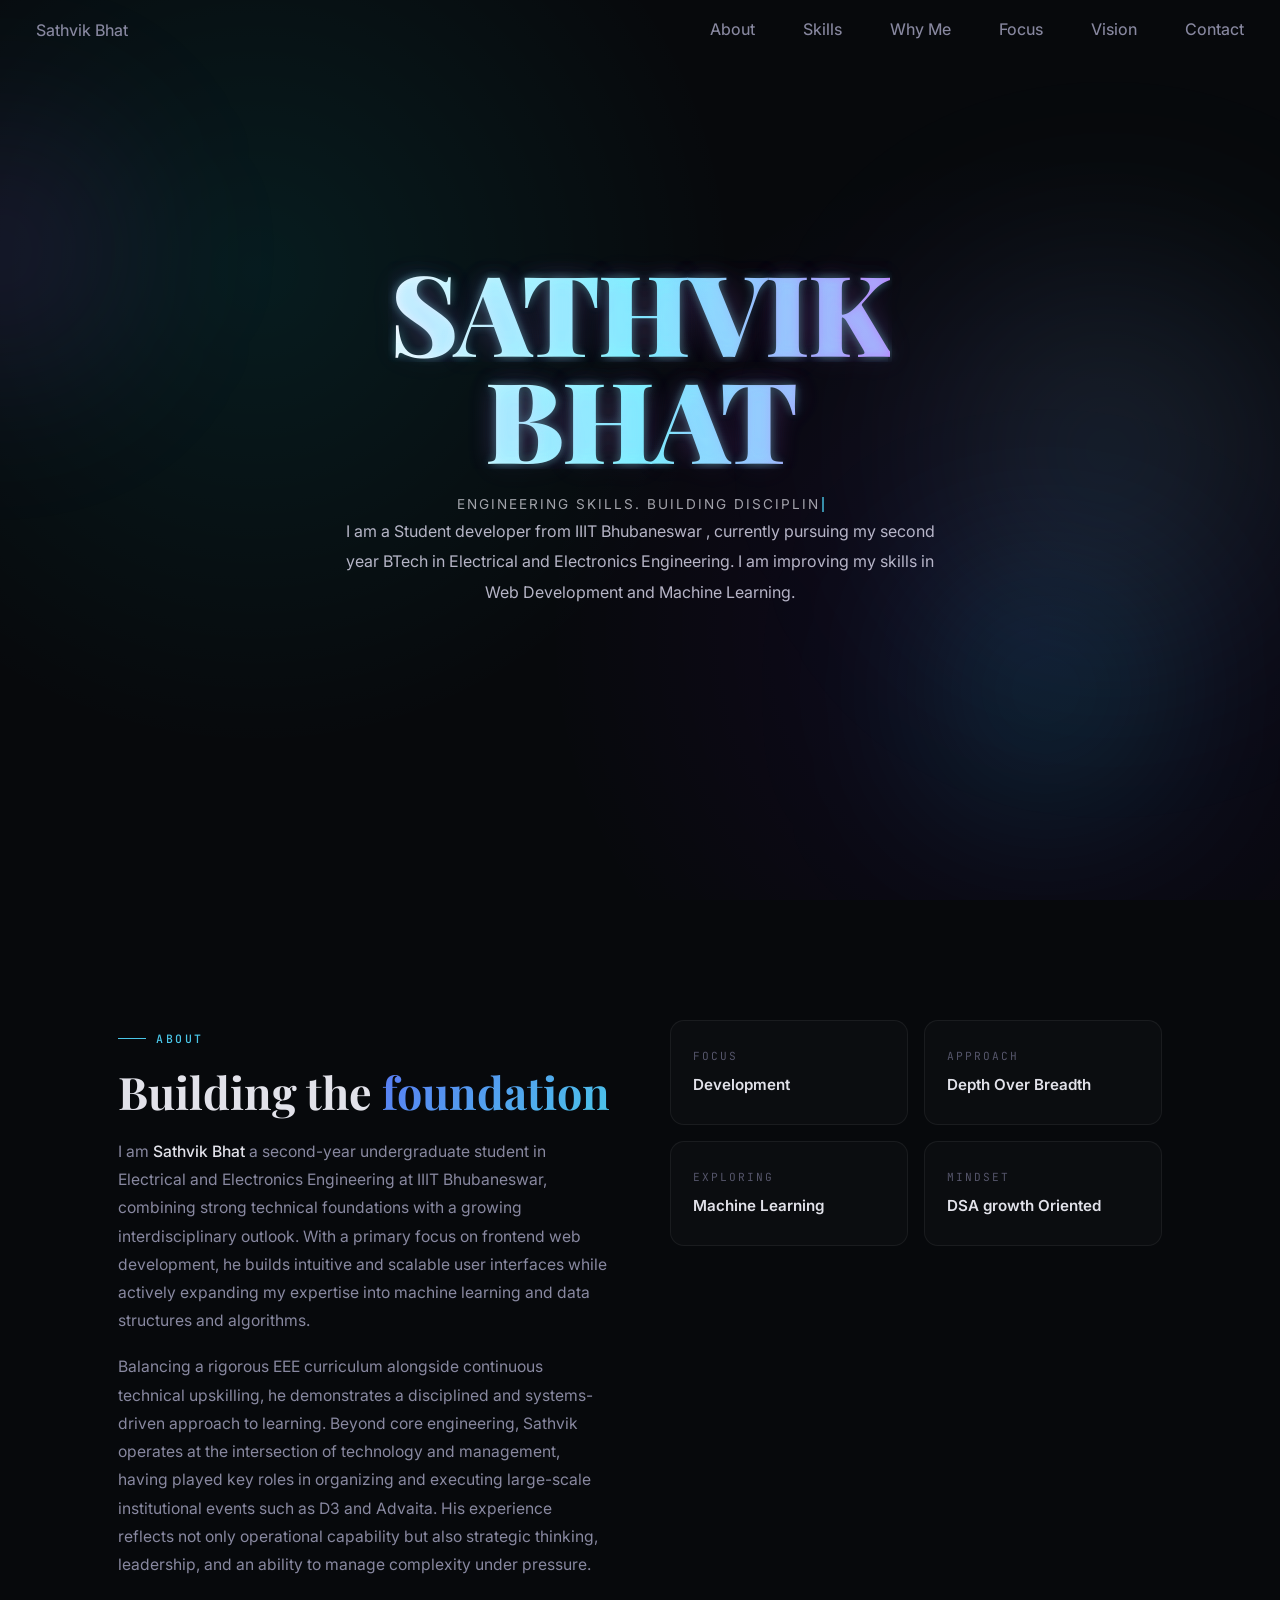
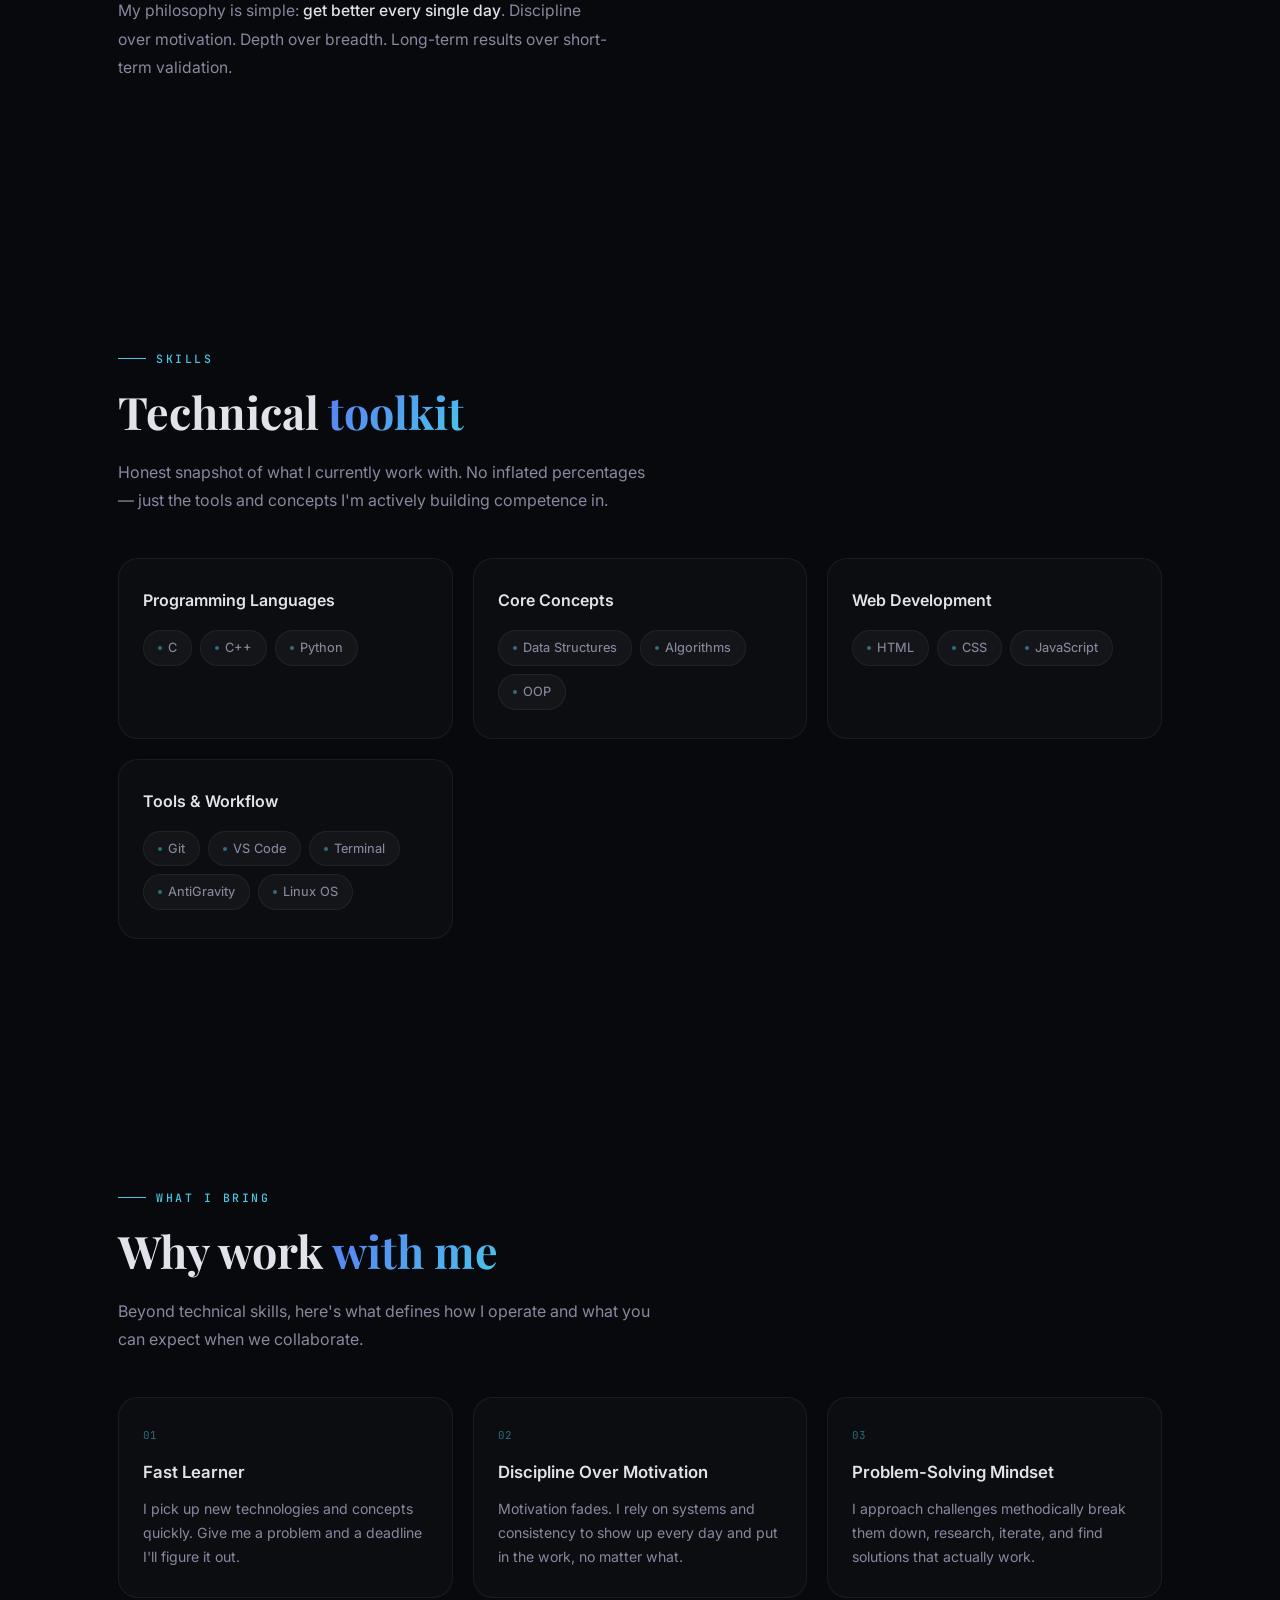
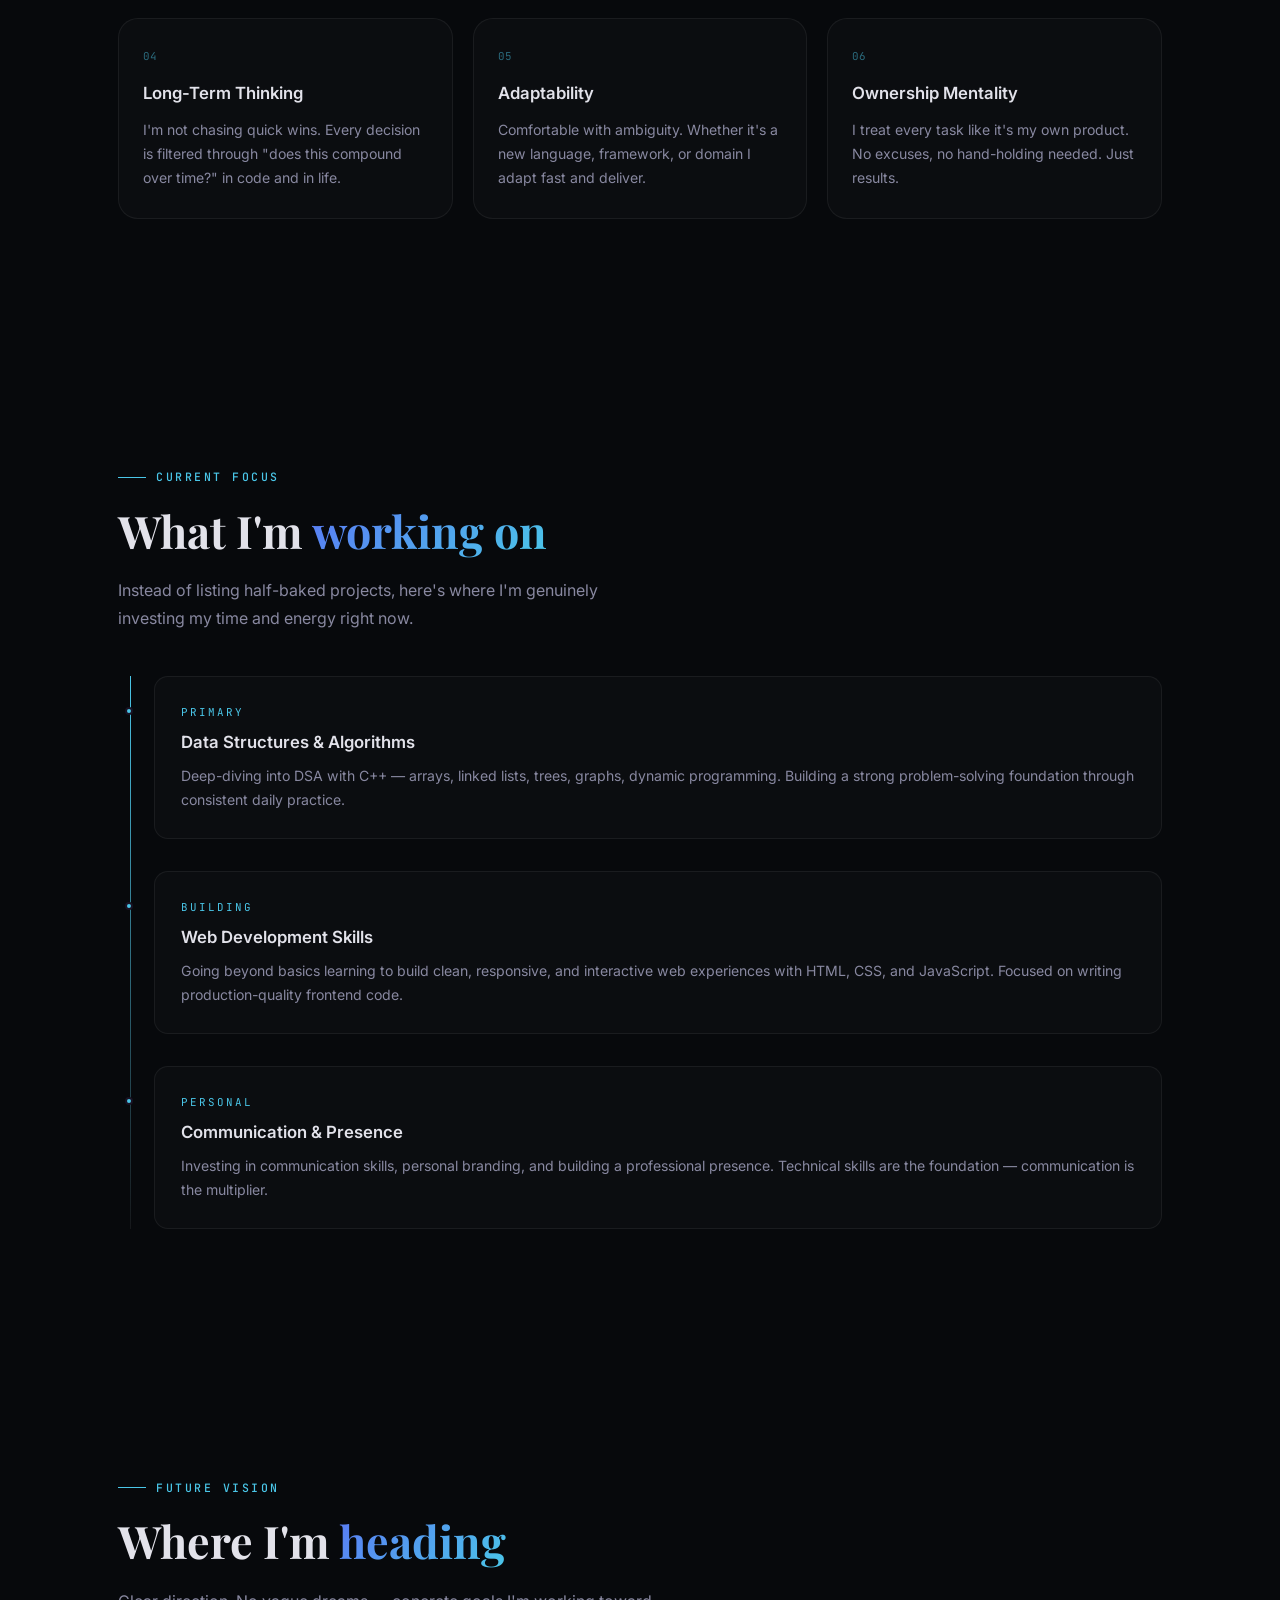
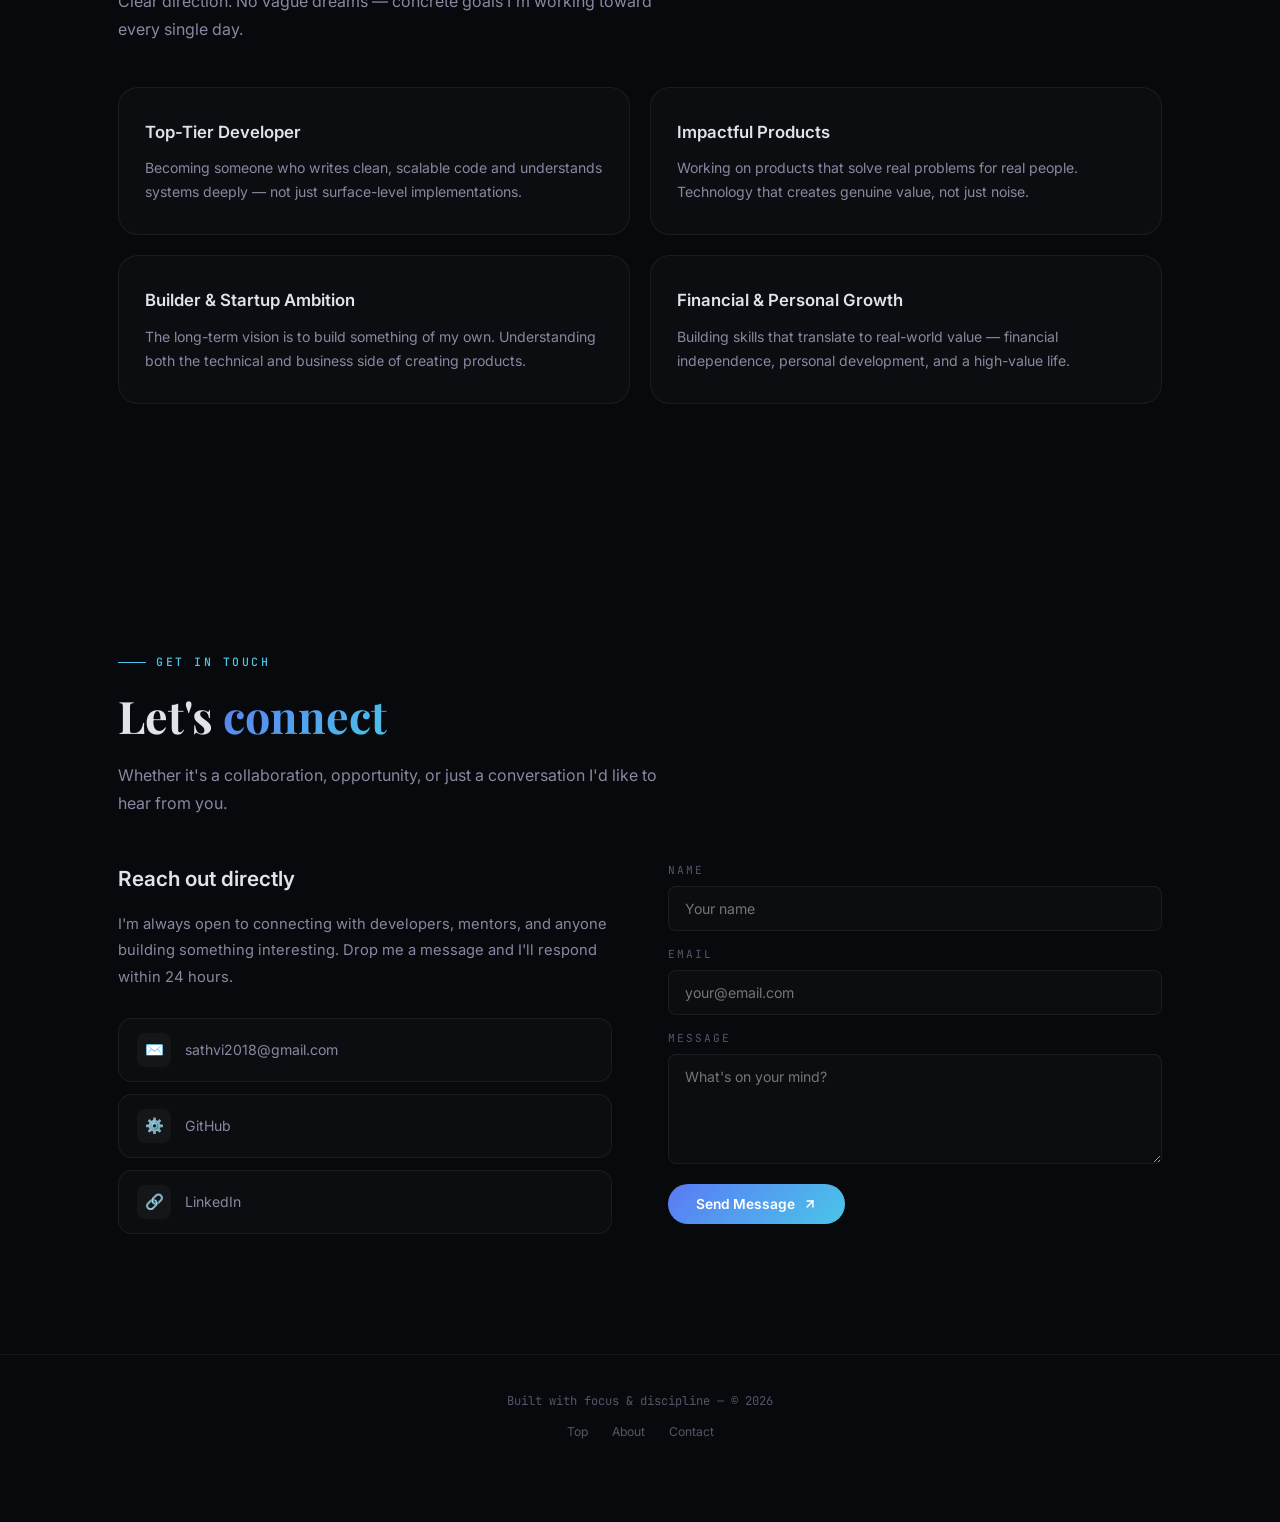
==== commit 5db2acb8: "Updated hero section" ====
--- a/index.html
+++ b/index.html
@@ -27,11 +27,12 @@
        HERO SECTION
        ================================ -->
   <section class="hero" id="hero">
+    <div class="hero-light"></div>
     <div class="hero-inner">
       <div class="hero-content">
         <h1 class="hero-name">
-          <span class="name-line">SATHVIK</span>
-          <span class="name-line">BHAT</span>
+          <span class="name-line" data-text="SATHVIK">SATHVIK</span>
+          <span class="name-line" data-text="BHAT">BHAT</span>
         </h1>
 
 
@@ -48,29 +49,24 @@
 
       </div>
 
-      <div class="hero-image-wrapper" id="hero-image">
-        <img src="Sathvik-Bhat Hero Section.png" alt="Sathvik Bhat — Developer portrait" class="hero-profile-img" />
-      </div>
-    </div>
-
-    <!-- Floating pill navbar at bottom of hero -->
-    <nav class="navbar" id="navbar">
-      <div class="nav-pill" id="nav-links">
-        <div class="name-navbar" id="name-navbar">
-          <h3><a href="#hero">Sathvik Bhat</a></h3>
-        </div>
-        <div class="page-navbar">
-          <a href="#about">About</a>
-          <a href="#skills">Skills</a>
-          <a href="#value">Why Me</a>
-          <a href="#focus">Focus</a>
-          <a href="#vision">Vision</a>
-          <a href="#contact">Contact</a>
-        </div>
-      </div>
-      <button class="nav-toggle" id="nav-toggle" aria-label="Toggle navigation">
-      </button>
-    </nav>
+      <!-- Floating pill navbar at bottom of hero -->
+      <nav class="navbar" id="navbar">
+        <div class="nav-pill" id="nav-links">
+          <div class="name-navbar" id="name-navbar">
+            <h3><a href="#hero">Sathvik Bhat</a></h3>
+          </div>
+          <div class="page-navbar">
+            <a href="#about">About</a>
+            <a href="#skills">Skills</a>
+            <a href="#value">Why Me</a>
+            <a href="#focus">Focus</a>
+            <a href="#vision">Vision</a>
+            <a href="#contact">Contact</a>
+          </div>
+        </div>
+        <button class="nav-toggle" id="nav-toggle" aria-label="Toggle navigation">
+        </button>
+      </nav>
   </section>
 
   <!-- ================================
--- a/style.css
+++ b/style.css
@@ -63,6 +63,13 @@
   color: var(--text-primary);
   line-height: 1.7;
   overflow-x: hidden;
+}
+
+@media (max-width: 768px) {
+  body {
+    padding-bottom: 60px;
+    /* same height as the bar */
+  }
 }
 
 a {
@@ -161,22 +168,53 @@
 .hero-inner {
   position: relative;
   z-index: 2;
+
   display: flex;
-  align-items: flex-end;
-  justify-content: space-between;
+  flex-direction: column;
+
+  justify-content: center;
+  /* vertical center */
+  align-items: center;
+  /* horizontal center */
+
+  text-align: center;
+  /* center text */
+
   width: 100%;
   max-width: 1300px;
   margin: 0 auto;
-  padding: 0 48px;
+  padding: 0 24px;
   min-height: 100vh;
 }
 
+.hero::before {
+  content: "";
+  position: absolute;
+  inset: 0;
+  background: radial-gradient(circle at 20% 30%, rgba(0, 255, 255, 0.08), transparent 40%),
+    radial-gradient(circle at 80% 70%, rgba(140, 0, 255, 0.08), transparent 40%);
+  z-index: 0;
+  animation: floatBg 8s ease-in-out infinite alternate;
+}
+
+@keyframes floatBg {
+  from {
+    transform: translateY(0px);
+  }
+
+  to {
+    transform: translateY(-40px);
+  }
+}
+
 .hero-content {
-  flex: 1;
-  max-width: 600px;
-  padding-bottom: 160px;
-  padding-top: 80px;
-  animation: fadeInUp 0.8s ease 0.2s both;
+  max-width: 800px;
+  padding: 0;
+  margin: 0 auto;
+
+  display: flex;
+  flex-direction: column;
+  align-items: center;
 }
 
 @keyframes fadeInUp {
@@ -198,12 +236,79 @@
 .name-line {
   display: block;
   font-family: var(--font-display);
-  font-size: clamp(3.2rem, 9vw, 6.5rem);
+  font-size: clamp(3.5rem, 10vw, 7rem);
   font-weight: 900;
-  letter-spacing: -1px;
-  line-height: 0.95;
+  line-height: 0.9;
   color: #fff;
-  text-shadow: 0 2px 30px rgba(0, 0, 0, 0.3);
+  position: relative;
+  letter-spacing: -2px;
+  text-shadow:
+    0 0 10px rgba(125, 249, 255, 0.15),
+    0 0 30px rgba(192, 132, 252, 0.1);
+
+  background: linear-gradient(90deg, #ffffff, #7df9ff, #c084fc);
+  -webkit-background-clip: text;
+  -webkit-text-fill-color: transparent;
+
+  animation: glowShift 4s linear infinite;
+}
+
+@keyframes glowShift {
+  0% {
+    filter: drop-shadow(0 0 10px rgba(125, 249, 255, 0.2));
+  }
+
+  100% {
+    filter: drop-shadow(0 0 25px rgba(192, 132, 252, 0.4));
+  }
+}
+
+.name-line::before,
+.name-line::after {
+  content: attr(data-text);
+  position: absolute;
+  left: 0;
+  top: 0;
+  width: 100%;
+  overflow: hidden;
+}
+
+.name-line::before {
+  color: rgba(0, 255, 255, 0.5);
+  transform: translateX(-2px);
+  animation: glitch 2s infinite;
+}
+
+.name-line::after {
+  color: rgba(255, 0, 255, 0.5);
+  transform: translateX(2px);
+  animation: glitch 2s infinite reverse;
+}
+
+@keyframes glitch {
+  0% {
+    clip-path: inset(0 0 80% 0);
+  }
+
+  20% {
+    clip-path: inset(10% 0 60% 0);
+  }
+
+  40% {
+    clip-path: inset(40% 0 30% 0);
+  }
+
+  60% {
+    clip-path: inset(20% 0 50% 0);
+  }
+
+  80% {
+    clip-path: inset(60% 0 10% 0);
+  }
+
+  100% {
+    clip-path: inset(0 0 80% 0);
+  }
 }
 
 .name-line:first-child {
@@ -213,11 +318,10 @@
 
 
 .hero-tagline {
-  font-size: clamp(0.95rem, 2vw, 1.1rem);
-  color: var(--text-secondary);
-  margin-bottom: 14px;
-  font-weight: 400;
-  min-height: 1.5em;
+  font-size: 0.85rem;
+  opacity: 0.7;
+  letter-spacing: 2px;
+  text-transform: uppercase;
 }
 
 .hero-tagline .cursor {
@@ -243,58 +347,71 @@
 }
 
 .hero-description {
-  font-size: 0.92rem;
+  font-size: 1rem;
   color: #d4d2e6;
-  line-height: 1.8;
+  line-height: 1.9;
   margin-bottom: 32px;
   max-width: 460px;
-}
-
-
-
-/* Profile image — cutout on the right */
-.hero-image-wrapper {
-  flex-shrink: 0;
-  align-self: flex-end;
-  position: relative;
-  animation: fadeInUp 1s ease 0.4s both;
-}
-
-.hero-profile-img {
-  width: clamp(450px, 20vw, 300px);
-  height: auto;
-  object-fit: contain;
-  object-position: center;
-  transform: translateY(15%);
-  display: block;
-  filter: brightness(0.82);
-}
-
-.hero-image {
-  animation: comeUp 0.8s ease forwards;
-}
-
-@keyframes comeUp {
+  opacity: 0.85;
+  text-align: center;
+  max-width: 600px;
+}
+
+.hero::after {
+  content: "";
+  position: absolute;
+  width: 300px;
+  height: 300px;
+  background: radial-gradient(circle, rgba(0, 255, 255, 0.15), transparent);
+  top: 60%;
+  left: 70%;
+  filter: blur(80px);
+  z-index: 0;
+}
+
+.hero-light {
+  position: absolute;
+  top: 50%;
+  right: -10%;
+  transform: translateY(-50%);
+  width: 600px;
+  height: 600px;
+  background: radial-gradient(circle, rgba(125, 249, 255, 0.15), transparent 60%);
+  filter: blur(100px);
+  z-index: 0;
+  animation: floatLight 6s ease-in-out infinite alternate;
+}
+
+@keyframes floatLight {
   from {
-    opacity: 0;
-    transform: translateY(60px);
-    /* starts 60px below */
+    transform: translateY(-50%) translateX(0px);
   }
 
   to {
-    opacity: 1;
-    transform: translateY(0);
-    /* lands in normal position */
-  }
+    transform: translateY(-55%) translateX(-40px);
+  }
+}
+
+.hero-glow {
+  position: absolute;
+  width: 400px;
+  height: 400px;
+  background: radial-gradient(circle, rgba(168, 85, 247, 0.18), transparent 60%);
+  pointer-events: none;
+  transform: translate(-50%, -50%);
+  filter: blur(80px);
+  z-index: 0;
 }
 
 /* ==============================
    NAVBAR — Floating Pill
    ============================== */
 
+/* ── Base navbar ── */
 .navbar {
   position: fixed;
-  top: 0px;
+  top: 0;
+  left: 0;
   width: 100%;
   z-index: 1000;
 }
@@ -311,8 +428,6 @@
   display: flex;
   gap: 24px;
 }
-
-
 
 .nav-pill a {
   font-size: 1rem;
@@ -328,56 +443,100 @@
   background: rgba(255, 255, 255, 0.05);
 }
 
+/* ── Scrolled state (desktop) ── */
 .navbar.scrolled {
   position: fixed;
   top: 10px;
   left: 50%;
   transform: translateX(-50%);
-  z-index: 1000;
+  width: 70%;
   display: flex;
   align-items: baseline;
   gap: 4px;
-  width: 70%;
-  padding: 8px 12px;
+  padding: 8px 16px;
   background: rgba(14, 14, 24, 0.65);
   backdrop-filter: blur(20px);
   -webkit-backdrop-filter: blur(20px);
   border: 1px solid rgba(255, 255, 255, 0.06);
-  border-radius: var(--radius-pill);
+  border-radius: 40px;
   box-shadow: 0 4px 24px rgba(0, 0, 0, 0.4);
   font-size: 0.82rem;
+  font-weight: 450;
   color: var(--text-secondary);
-  padding: 8px 16px;
-  border-radius: 40px;
+  white-space: nowrap;
   transition: var(--transition-smooth);
-  font-weight: 450;
-  white-space: nowrap;
-}
-}
-
-/* Mobile toggle */
+}
+
+/* ── Mobile toggle (hidden by default) ── */
 .nav-toggle {
   display: none;
-  flex-direction: column;
-  gap: 5px;
-  padding: 10px;
-  position: fixed;
-  bottom: 32px;
-  right: 24px;
-  z-index: 1001;
-  background: rgba(14, 14, 24, 0.65);
-  backdrop-filter: blur(20px);
-  -webkit-backdrop-filter: blur(20px);
-  border: 1px solid rgba(255, 255, 255, 0.06);
-  border-radius: 12px;
-}
-
-.nav-toggle span {
-  width: 20px;
-  height: 2px;
-  background: var(--text-primary);
-  border-radius: 2px;
-  transition: var(--transition-fast);
+}
+
+/* ── Mobile bottom bar ── */
+@media (max-width: 768px) {
+
+  /* Both normal and scrolled: pin to bottom */
+  .navbar,
+  .navbar.scrolled {
+    position: fixed !important;
+    top: unset !important;
+    bottom: 0 !important;
+    left: 0 !important;
+    transform: none !important;
+    width: 100% !important;
+    padding: 0 !important;
+    border-radius: 0 !important;
+    background: transparent !important;
+    backdrop-filter: none !important;
+    -webkit-backdrop-filter: none !important;
+    border: none !important;
+    box-shadow: none !important;
+    display: block !important;
+  }
+
+  /* Hide name on mobile */
+  .name-navbar {
+    display: none;
+  }
+
+  /* The actual visible bar */
+  .nav-pill,
+  .navbar.scrolled .nav-pill {
+    width: 100% !important;
+    justify-content: space-around !important;
+    padding: 10px 4px !important;
+    gap: 0 !important;
+    border-radius: 0 !important;
+    background: rgba(14, 14, 24, 0.95) !important;
+    backdrop-filter: blur(20px) !important;
+    -webkit-backdrop-filter: blur(20px) !important;
+    border-top: 1px solid rgba(255, 255, 255, 0.08) !important;
+    box-shadow: 0 -4px 20px rgba(0, 0, 0, 0.3) !important;
+  }
+
+  /* Links spread evenly */
+  .page-navbar,
+  .navbar.scrolled .page-navbar {
+    display: flex !important;
+    width: 100% !important;
+    justify-content: space-around !important;
+    align-items: center !important;
+    gap: 0 !important;
+  }
+
+  /* Shrink link text */
+  .page-navbar a,
+  .navbar.scrolled .page-navbar a {
+    font-size: 0.62rem !important;
+    padding: 4px 2px !important;
+    text-align: center !important;
+    white-space: nowrap !important;
+  }
+
+  /* Prevent content hiding behind bar */
+  body {
+    padding-bottom: 56px;
+  }
 }
 
 /* ==============================
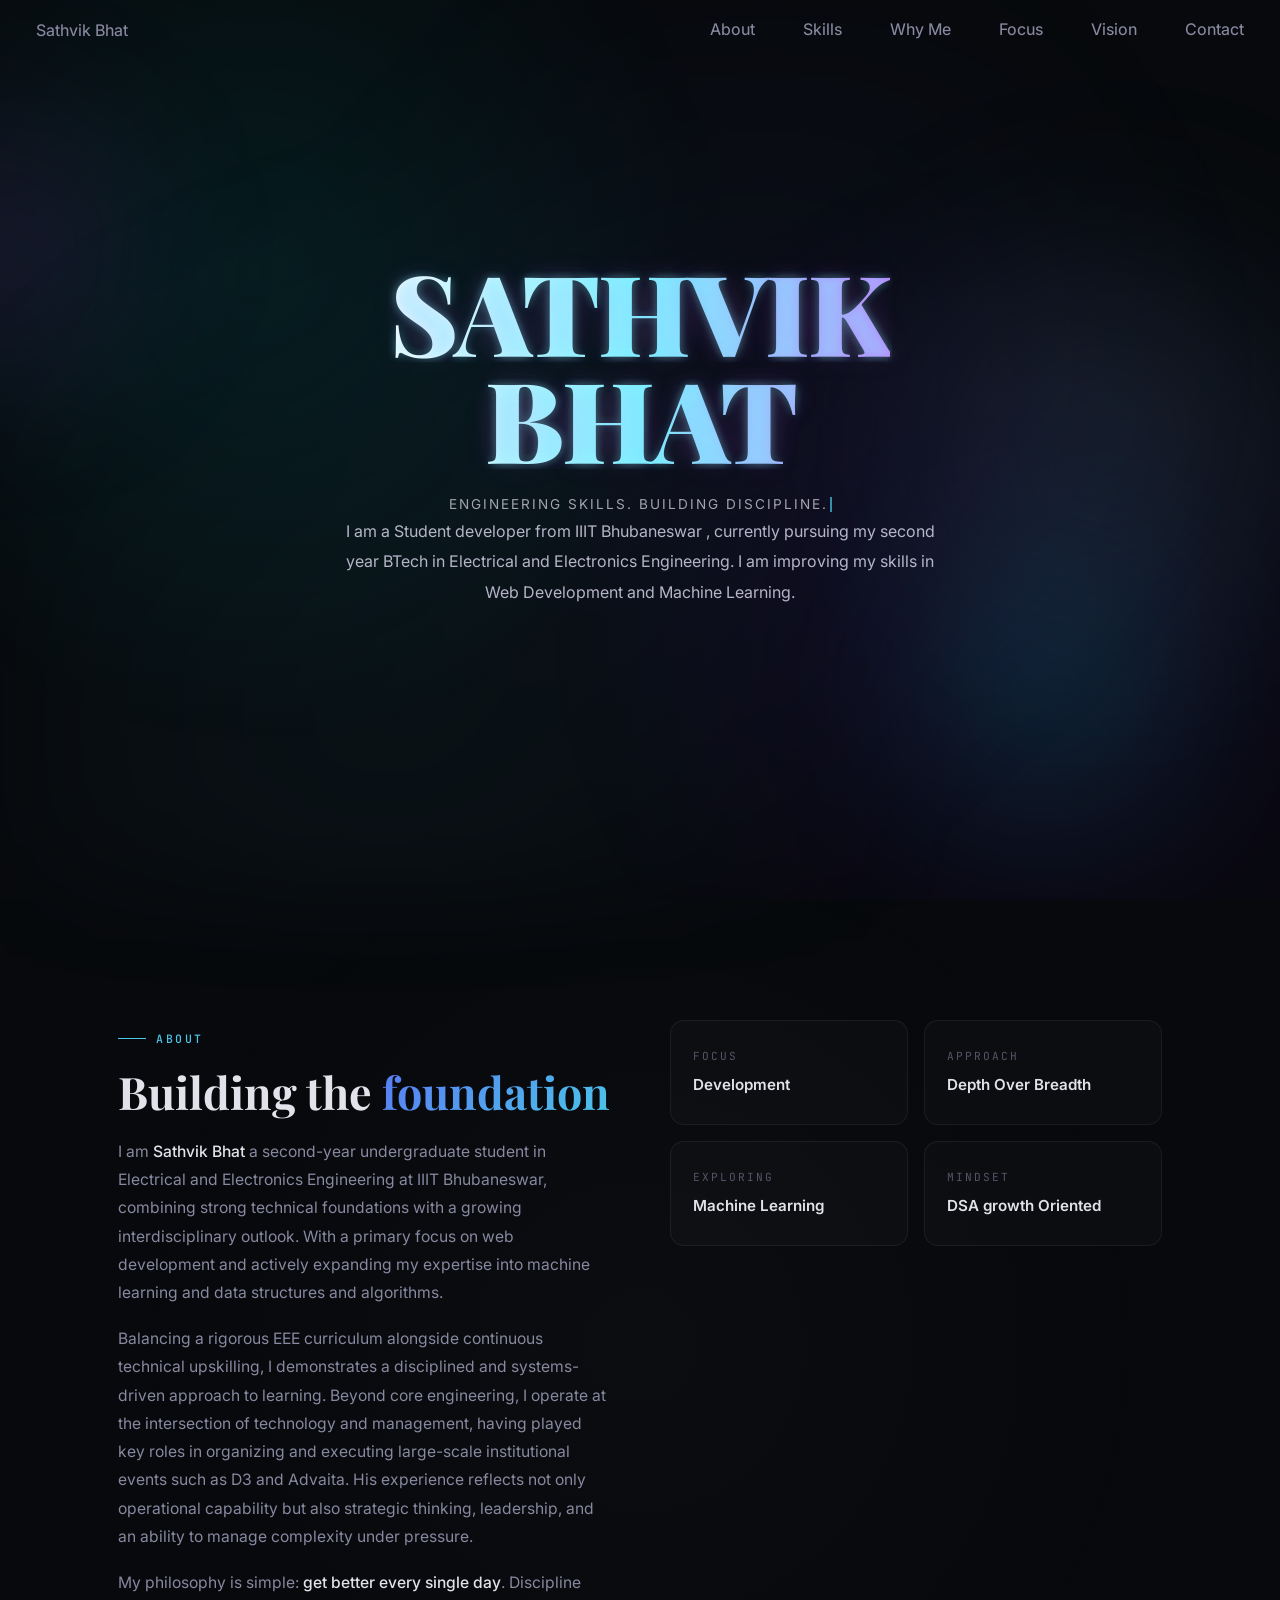
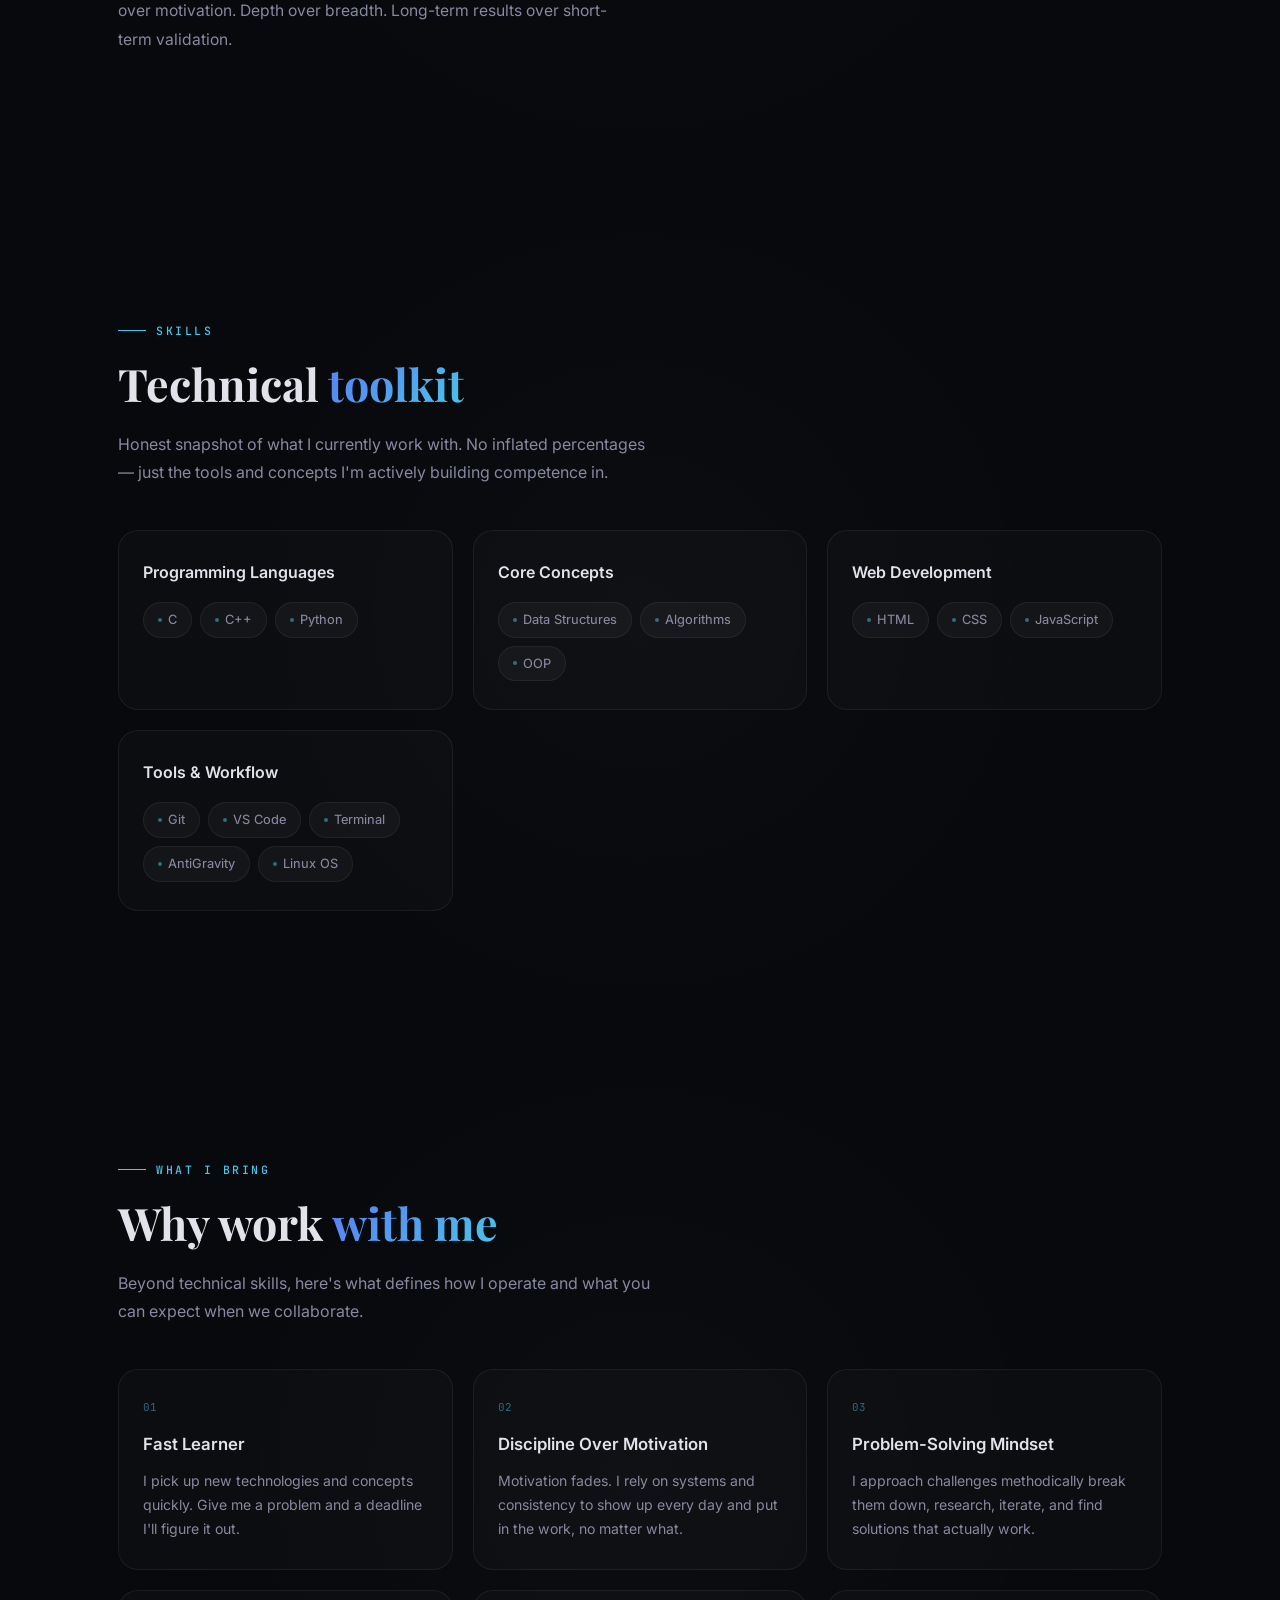
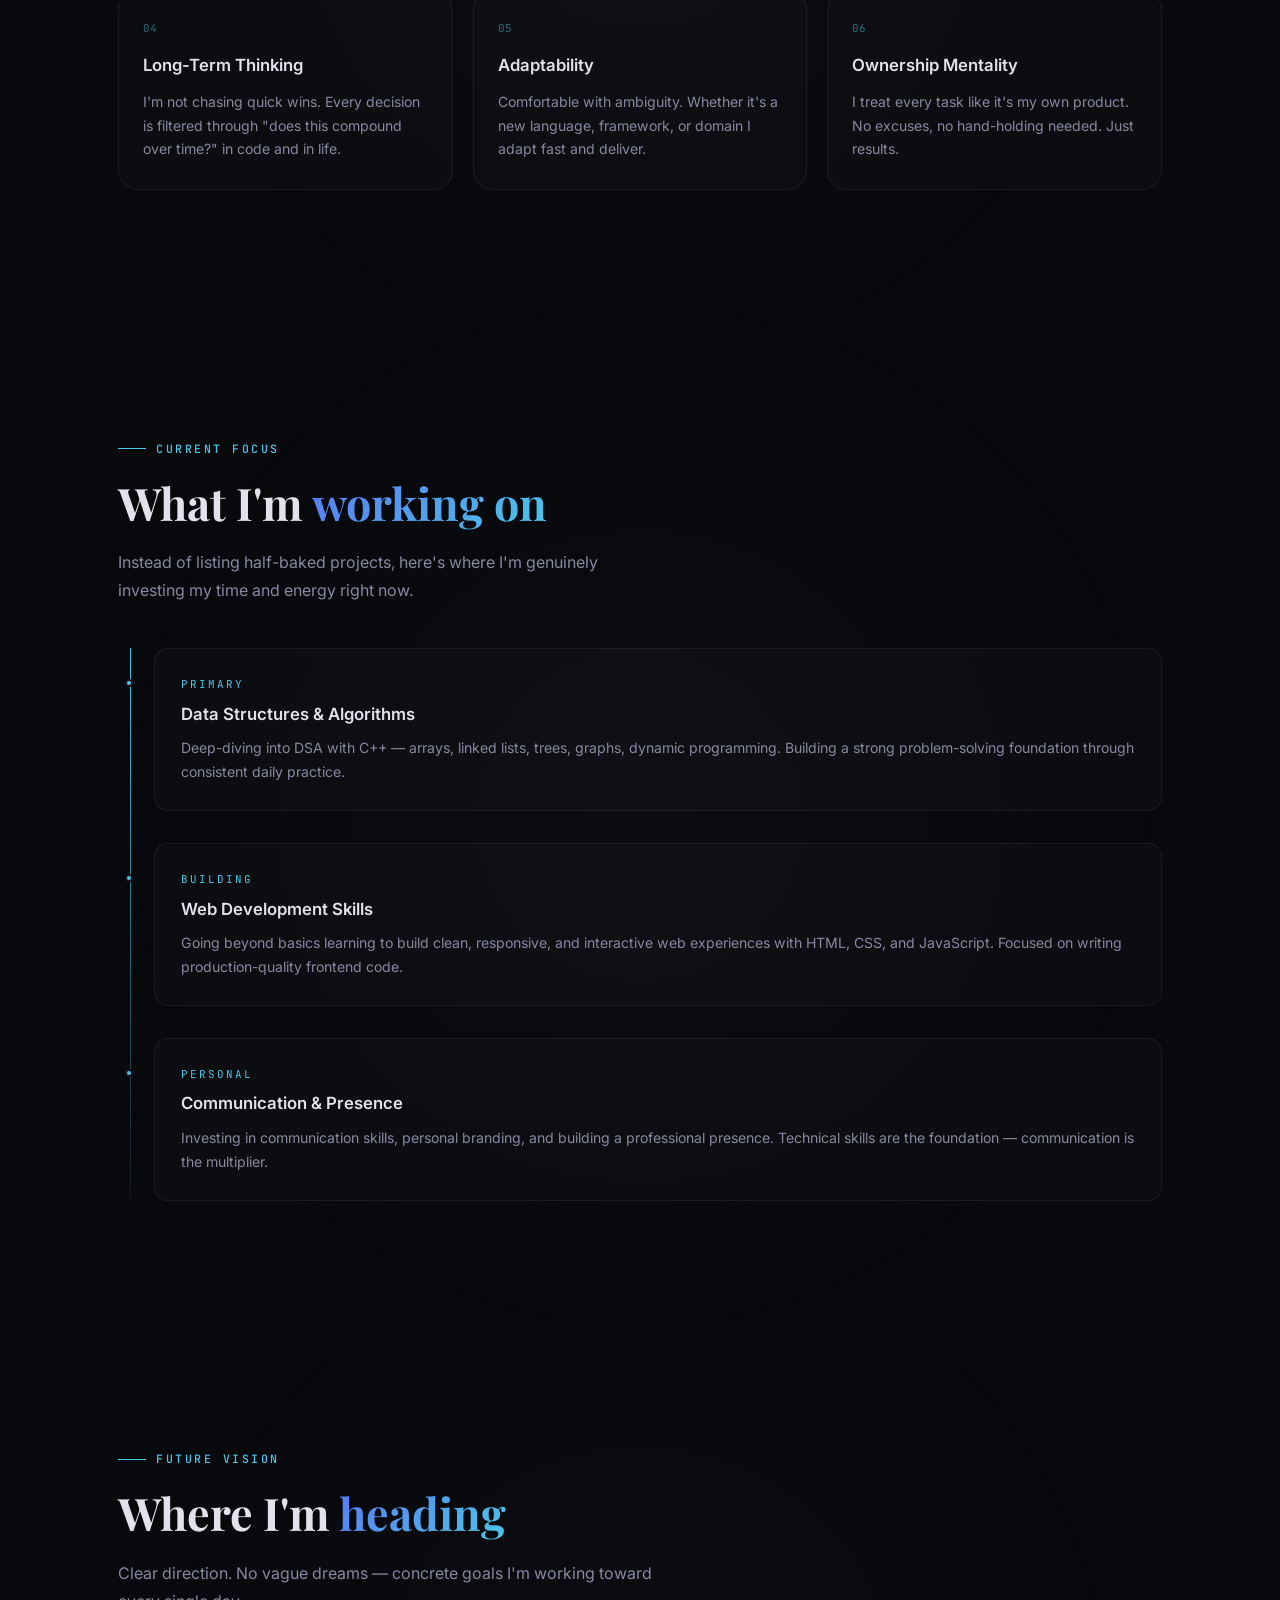
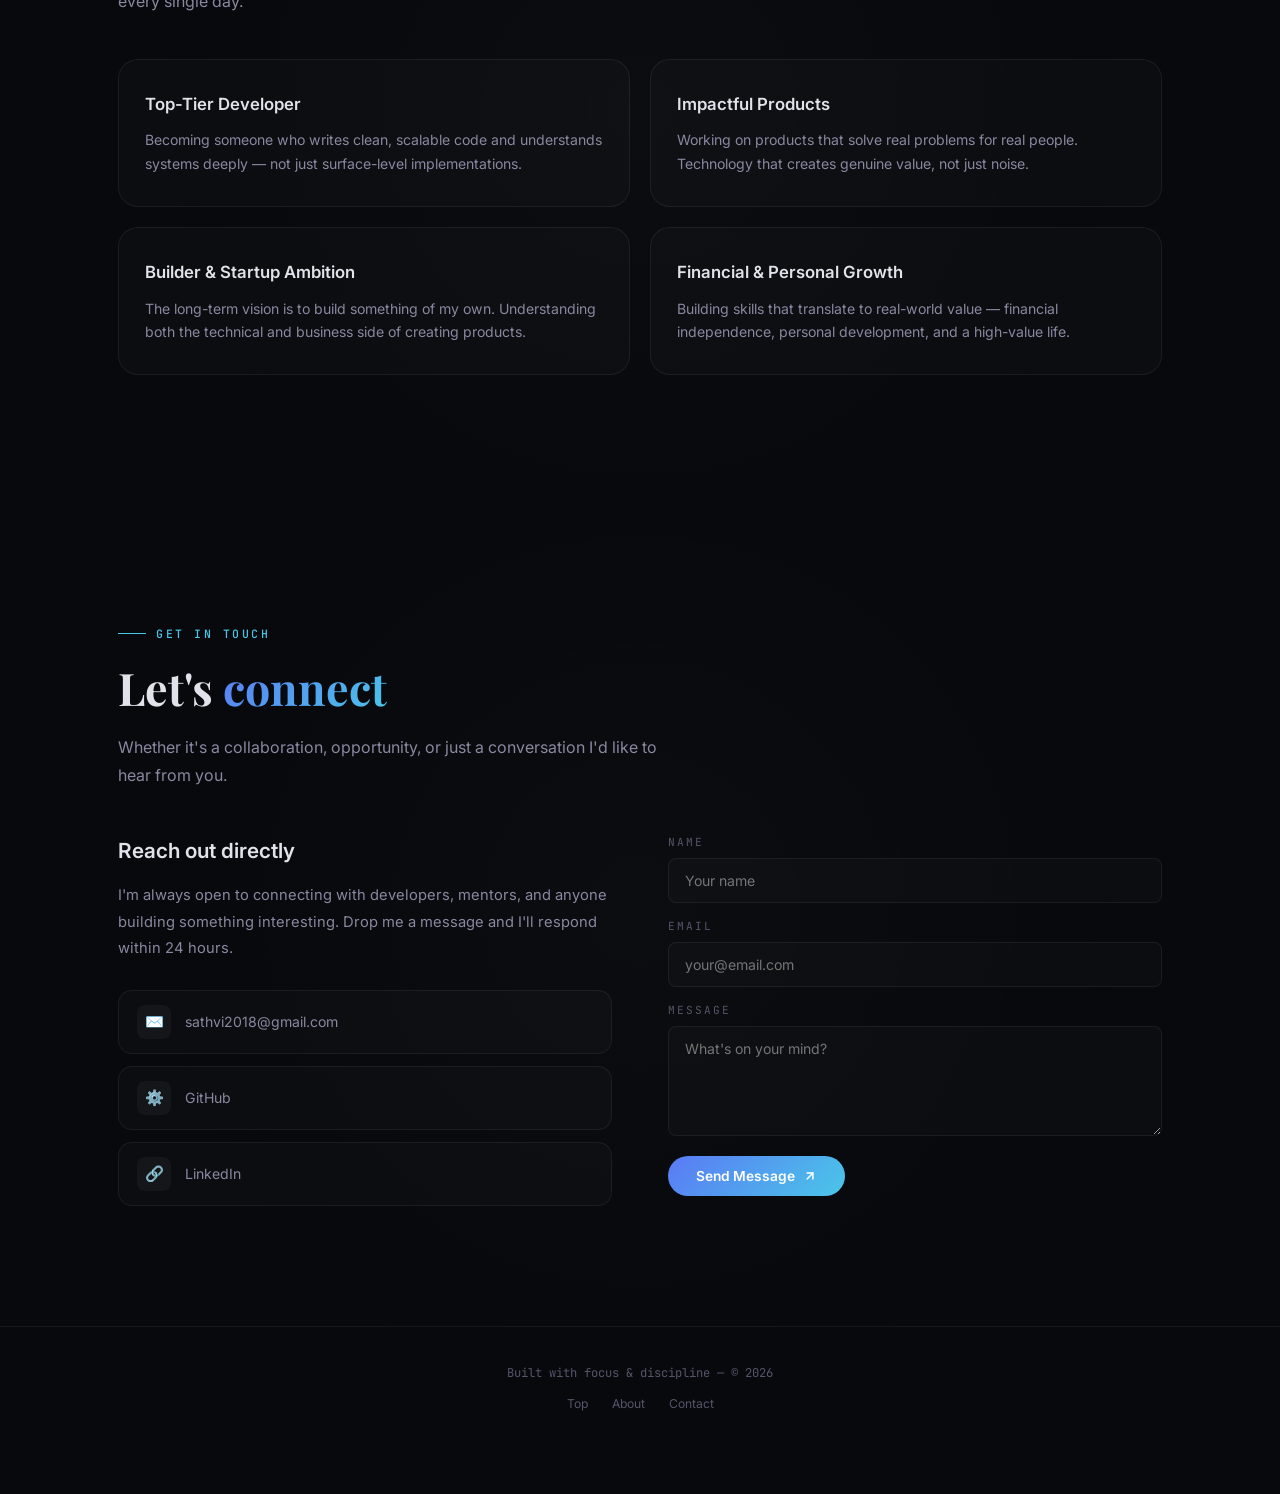
==== commit 15a87692: "Updated hero section & changed background of the body" ====
--- a/index.html
+++ b/index.html
@@ -83,13 +83,12 @@
             Electronics
             Engineering at IIIT Bhubaneswar,
             combining strong technical foundations with a growing interdisciplinary outlook. With a primary focus on
-            frontend web development,
-            he builds intuitive and scalable user interfaces while actively expanding my expertise into machine learning
-            and data structures and algorithms.
-          </p>
-          <p>
-            Balancing a rigorous EEE curriculum alongside continuous technical upskilling, he demonstrates a disciplined
-            and systems-driven approach to learning. Beyond core engineering, Sathvik operates at the intersection of
+            web development and actively expanding my expertise into machine learning and data structures and
+            algorithms.
+          </p>
+          <p>
+            Balancing a rigorous EEE curriculum alongside continuous technical upskilling, I demonstrates a disciplined
+            and systems-driven approach to learning. Beyond core engineering, I operate at the intersection of
             technology and management, having played key roles in organizing and executing large-scale institutional
             events such as D3 and Advaita. His experience reflects not only operational capability but also strategic
             thinking, leadership, and an ability to manage complexity under pressure.
--- a/style.css
+++ b/style.css
@@ -56,6 +56,10 @@
   -moz-osx-font-smoothing: grayscale;
 }
 
+/* ==============================
+   GLOBAL BACKGROUND SYSTEM
+   ============================== */
+
 body {
   font-family: var(--font-primary);
   background: rgb(7, 9, 12);
@@ -63,6 +67,46 @@
   color: var(--text-primary);
   line-height: 1.7;
   overflow-x: hidden;
+  position: relative;
+}
+
+/* MAIN AMBIENT LAYER */
+body::before {
+  content: "";
+  position: fixed;
+  inset: 0;
+  z-index: -2;
+
+  background:
+    radial-gradient(circle at 20% 30%, rgba(0, 255, 255, 0.08), transparent 40%),
+    radial-gradient(circle at 80% 70%, rgba(140, 0, 255, 0.08), transparent 40%);
+
+  animation: globalFloat 10s ease-in-out infinite alternate;
+}
+
+/* EXTRA DEPTH LAYER */
+body::after {
+  content: "";
+  position: fixed;
+  inset: 0;
+  z-index: -3;
+
+  background:
+    radial-gradient(circle at 60% 40%, rgba(90, 122, 245, 0.06), transparent 50%),
+    radial-gradient(circle at 30% 80%, rgba(74, 198, 232, 0.05), transparent 50%);
+
+  filter: blur(60px);
+}
+
+/* ANIMATION */
+@keyframes globalFloat {
+  from {
+    transform: translateY(0px) scale(1);
+  }
+
+  to {
+    transform: translateY(-60px) scale(1.05);
+  }
 }
 
 @media (max-width: 768px) {
@@ -187,26 +231,6 @@
   min-height: 100vh;
 }
 
-.hero::before {
-  content: "";
-  position: absolute;
-  inset: 0;
-  background: radial-gradient(circle at 20% 30%, rgba(0, 255, 255, 0.08), transparent 40%),
-    radial-gradient(circle at 80% 70%, rgba(140, 0, 255, 0.08), transparent 40%);
-  z-index: 0;
-  animation: floatBg 8s ease-in-out infinite alternate;
-}
-
-@keyframes floatBg {
-  from {
-    transform: translateY(0px);
-  }
-
-  to {
-    transform: translateY(-40px);
-  }
-}
-
 .hero-content {
   max-width: 800px;
   padding: 0;
@@ -227,6 +251,15 @@
     opacity: 1;
     transform: translateY(0);
   }
+}
+
+.section::before {
+  content: "";
+  position: absolute;
+  inset: 0;
+  z-index: -1;
+  background: radial-gradient(circle at 50% 50%, rgba(255, 255, 255, 0.02), transparent 70%);
+  pointer-events: none;
 }
 
 .hero-name {
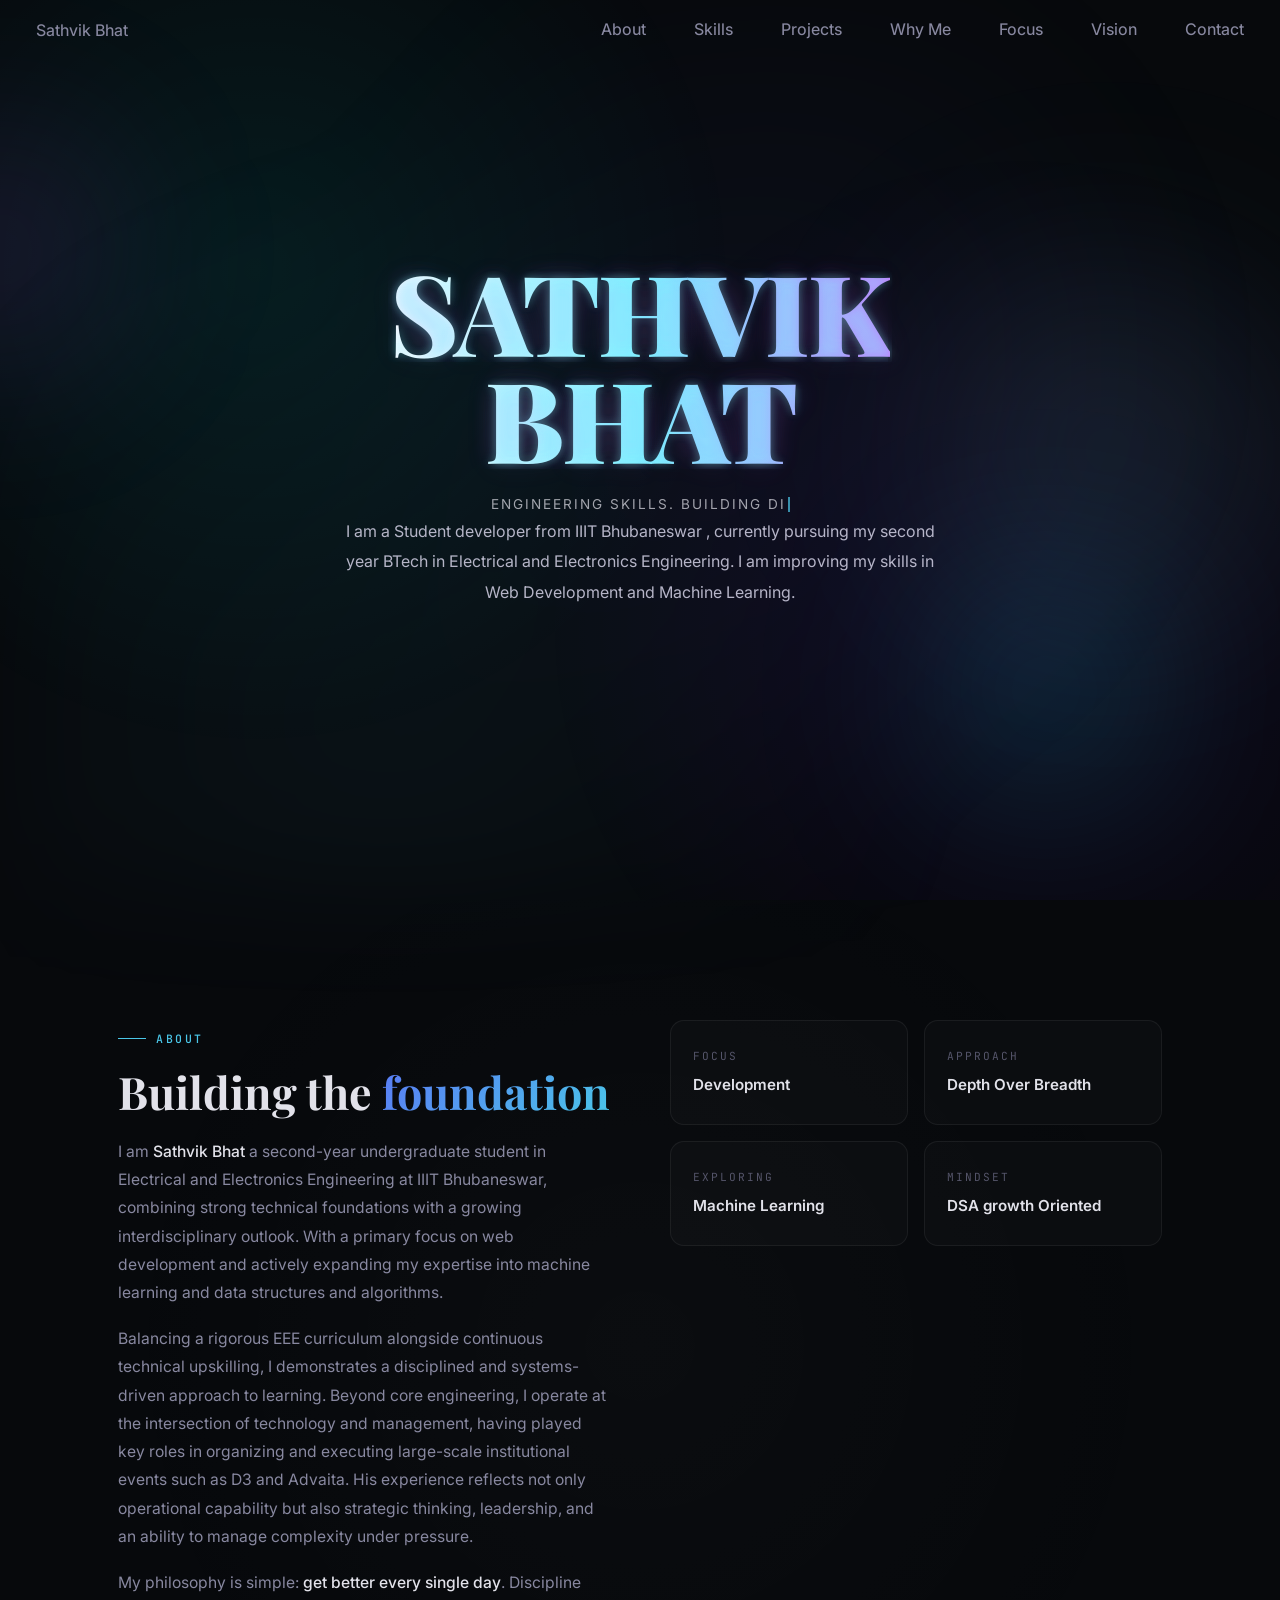
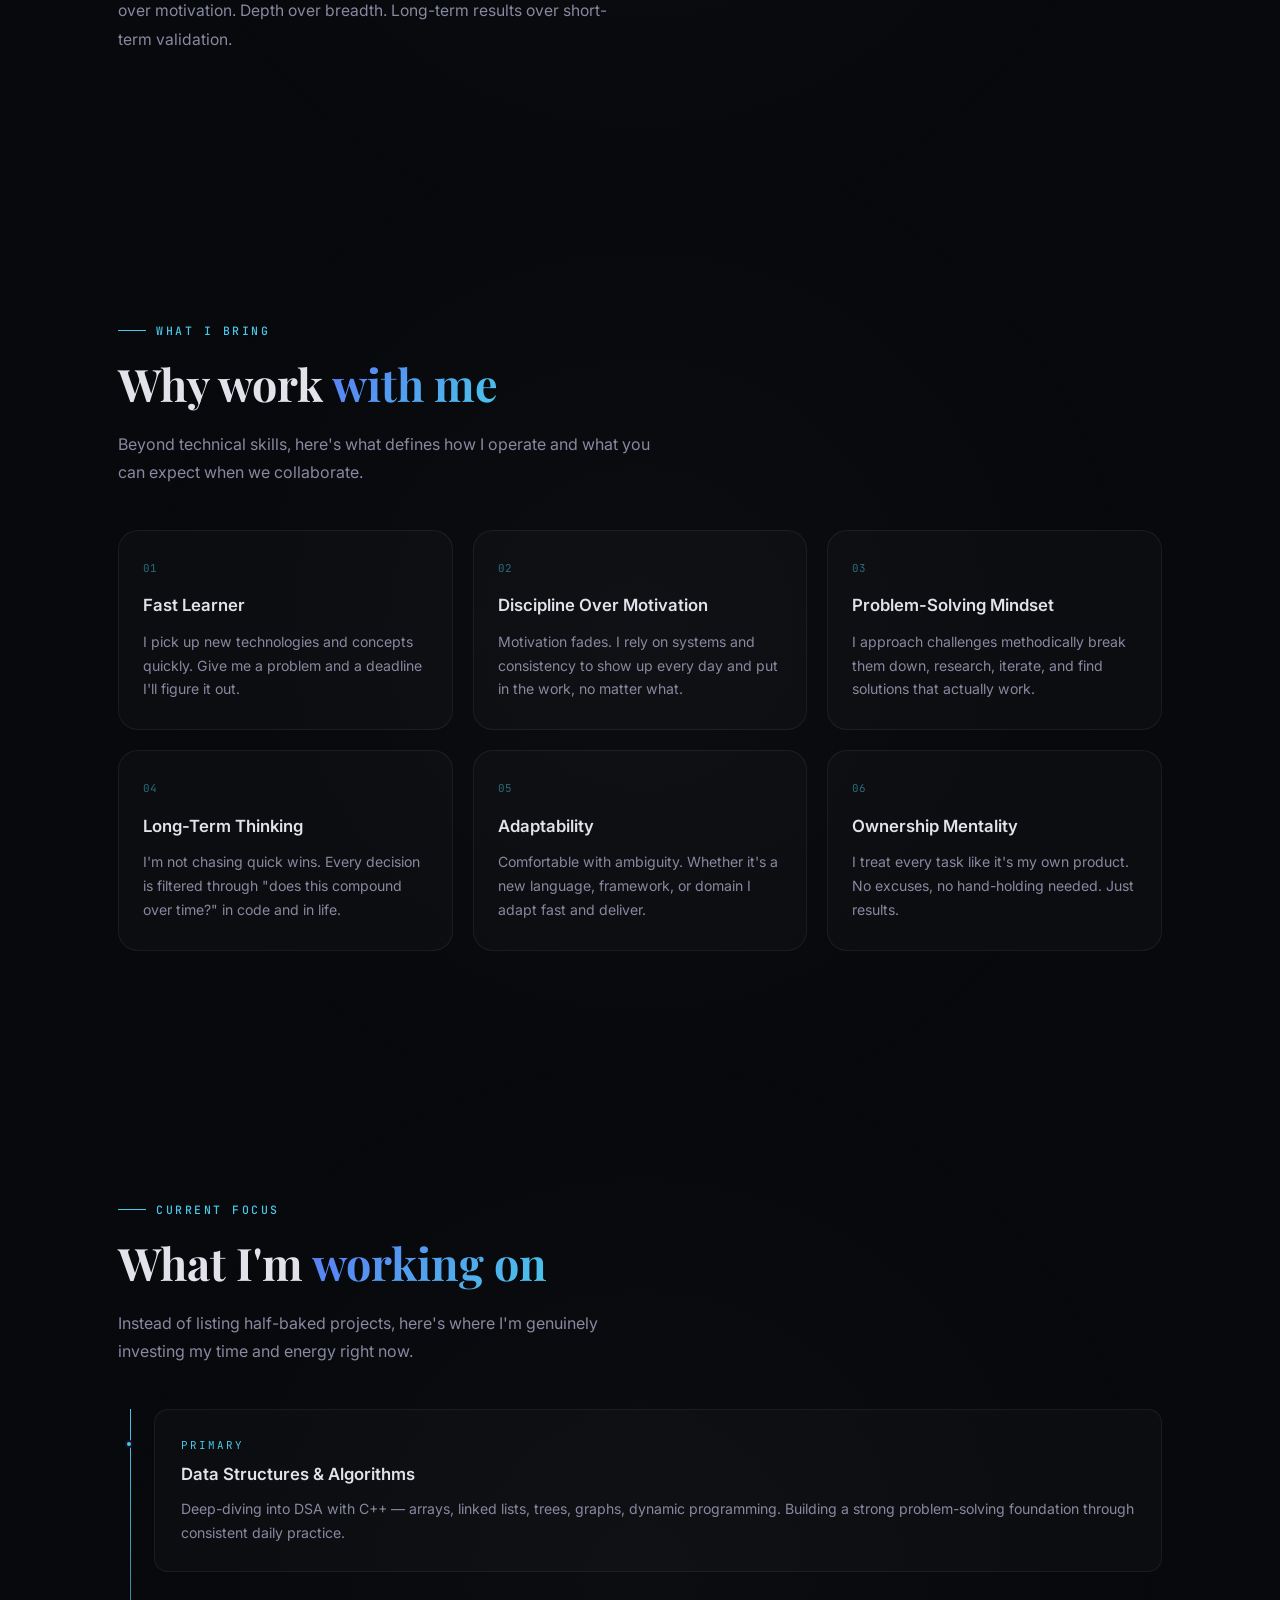
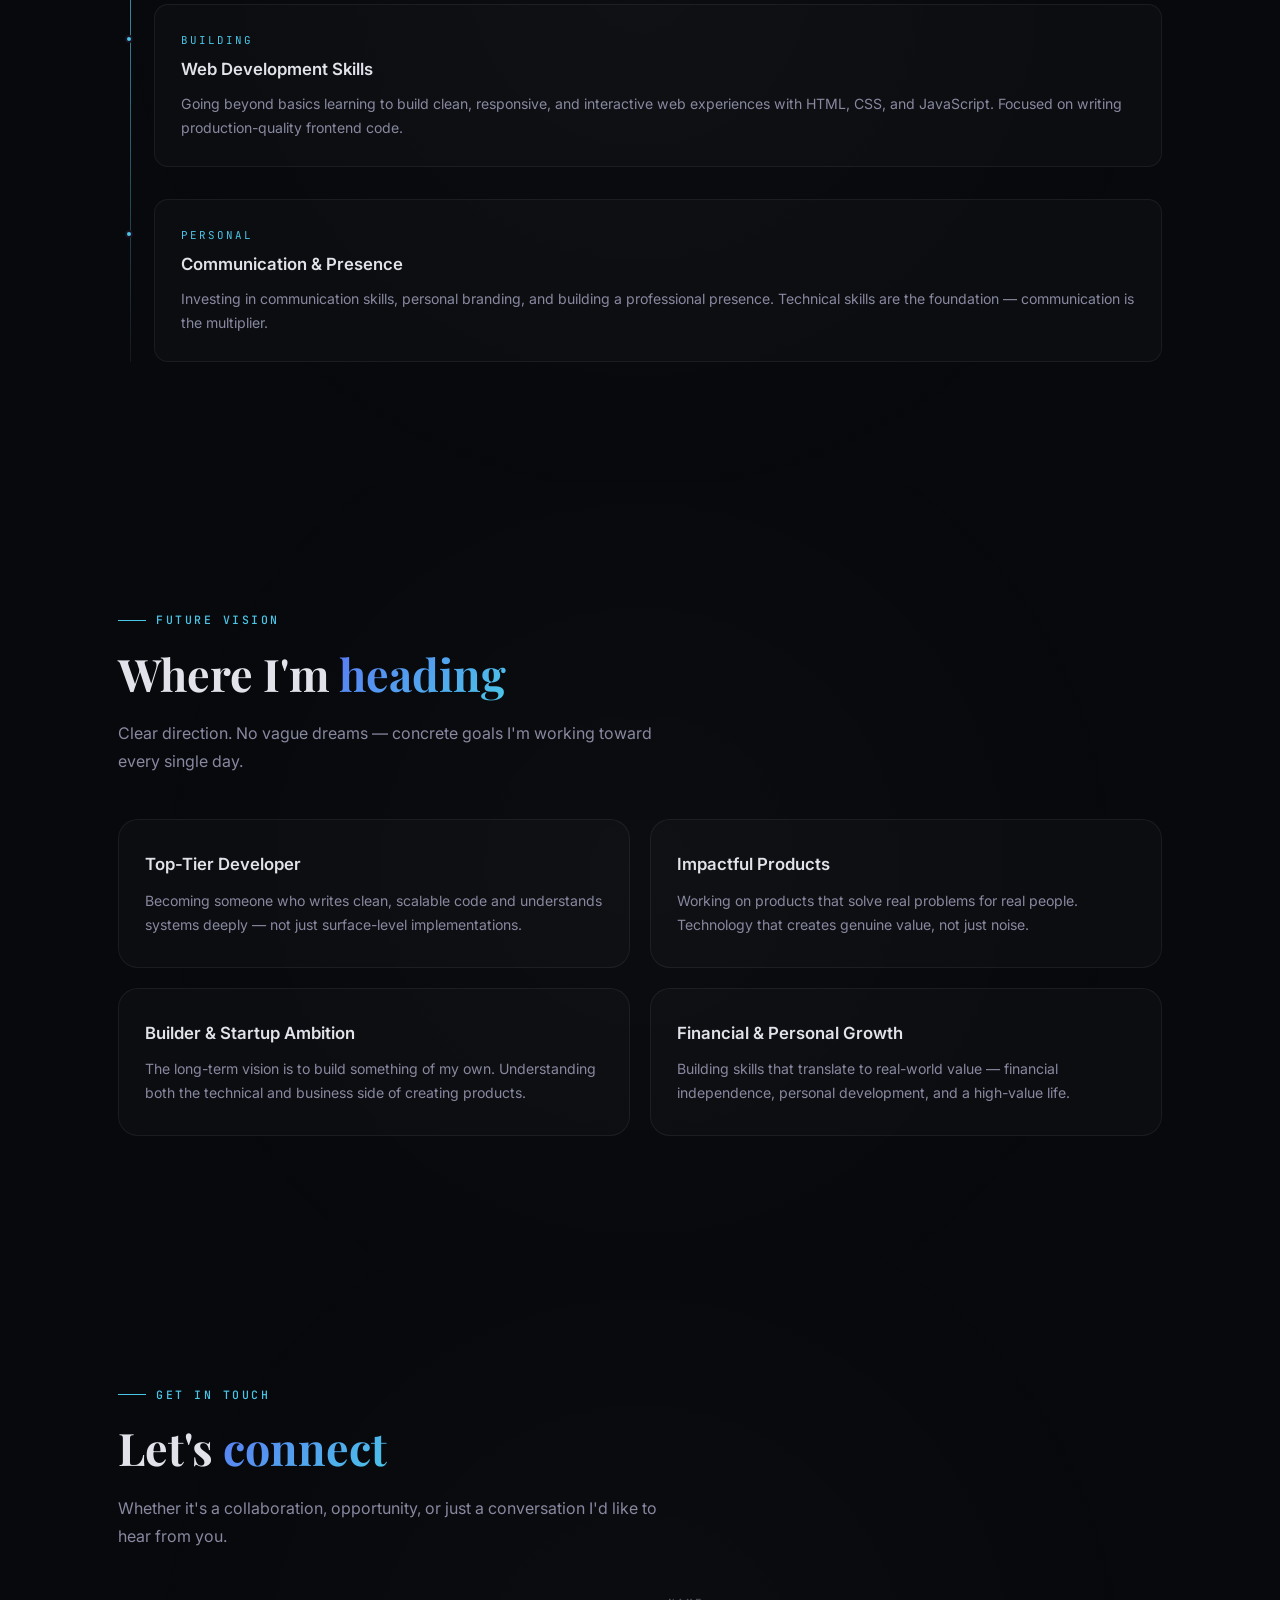
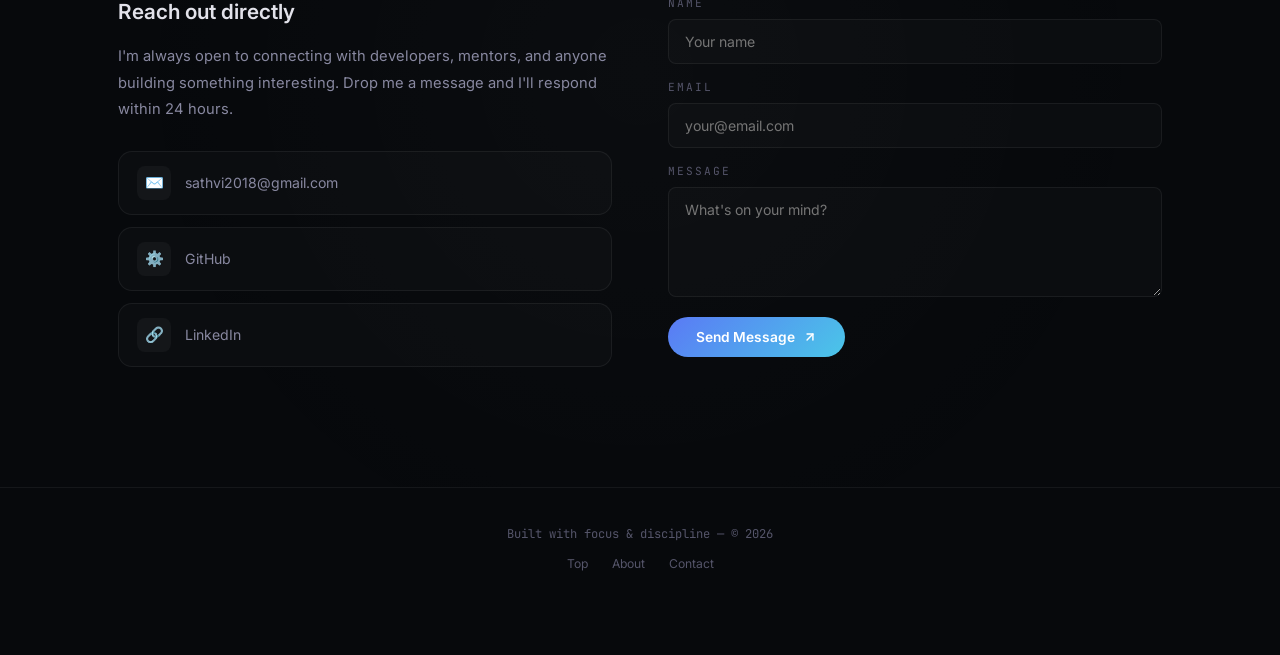
==== commit 568b72a7: "Updated skills section and added projects" ====
--- a/index.html
+++ b/index.html
@@ -57,7 +57,8 @@
           </div>
           <div class="page-navbar">
             <a href="#about">About</a>
-            <a href="#skills">Skills</a>
+            <a href="skills-projects.html">Skills</a>
+            <a href="skills-projects.html#projects">Projects</a>
             <a href="#value">Why Me</a>
             <a href="#focus">Focus</a>
             <a href="#vision">Vision</a>
@@ -122,67 +123,7 @@
     </div>
   </section>
 
-  <!-- ================================
-       SKILLS SECTION
-       ================================ -->
-  <section class="section" id="skills">
-    <div class="container">
-      <span class="section-label reveal">Skills</span>
-      <h2 class="section-title reveal">Technical <span class="gradient-text">toolkit</span></h2>
-      <p class="section-subtitle reveal">
-        Honest snapshot of what I currently work with. No inflated percentages —
-        just the tools and concepts I'm actively building competence in.
-      </p>
-
-      <div class="skills-grid">
-        <div class="skill-category reveal reveal-delay-1">
-          <div class="skill-category-header">
-            <h3>Programming Languages</h3>
-          </div>
-          <div class="skill-tags">
-            <span class="skill-tag"><span class="tag-dot"></span>C</span>
-            <span class="skill-tag"><span class="tag-dot"></span>C++</span>
-            <span class="skill-tag"><span class="tag-dot"></span>Python</span>
-          </div>
-        </div>
-
-        <div class="skill-category reveal reveal-delay-2">
-          <div class="skill-category-header">
-            <h3>Core Concepts</h3>
-          </div>
-          <div class="skill-tags">
-            <span class="skill-tag"><span class="tag-dot"></span>Data Structures</span>
-            <span class="skill-tag"><span class="tag-dot"></span>Algorithms</span>
-            <span class="skill-tag"><span class="tag-dot"></span>OOP</span>
-          </div>
-        </div>
-
-        <div class="skill-category reveal reveal-delay-3">
-          <div class="skill-category-header">
-            <h3>Web Development</h3>
-          </div>
-          <div class="skill-tags">
-            <span class="skill-tag"><span class="tag-dot"></span>HTML</span>
-            <span class="skill-tag"><span class="tag-dot"></span>CSS</span>
-            <span class="skill-tag"><span class="tag-dot"></span>JavaScript</span>
-          </div>
-        </div>
-
-        <div class="skill-category reveal reveal-delay-2">
-          <div class="skill-category-header">
-            <h3>Tools & Workflow</h3>
-          </div>
-          <div class="skill-tags">
-            <span class="skill-tag"><span class="tag-dot"></span>Git</span>
-            <span class="skill-tag"><span class="tag-dot"></span>VS Code</span>
-            <span class="skill-tag"><span class="tag-dot"></span>Terminal</span>
-            <span class="skill-tag"><span class="tag-dot"></span>AntiGravity</span>
-            <span class="skill-tag"><span class="tag-dot"></span>Linux OS</span>
-          </div>
-        </div>
-      </div>
-    </div>
-  </section>
+
 
   <!-- ================================
        WHY WORK WITH ME
--- a/style.css
+++ b/style.css
@@ -1393,4 +1393,198 @@
   .focus-timeline {
     padding-left: 26px;
   }
+}
+
+/* ==============================
+   NEW SKILLS BOXES (skills-projects.html)
+   ============================== */
+
+.skills-box-grid {
+  display: grid;
+  grid-template-columns: repeat(auto-fit, minmax(240px, 1fr));
+  gap: 28px;
+  position: relative;
+}
+
+.skill-box {
+  position: relative;
+  background: var(--bg-card);
+  border: 1px solid var(--border-glass);
+  border-radius: var(--radius-lg);
+  padding: 32px 28px;
+  overflow: hidden;
+  transition: transform 0.4s cubic-bezier(0.175, 0.885, 0.32, 1.275), box-shadow 0.4s ease;
+  backdrop-filter: blur(16px);
+  -webkit-backdrop-filter: blur(16px);
+  z-index: 1;
+}
+
+.skill-box:hover {
+  transform: translateY(-8px) scale(1.02);
+  border-color: rgba(255, 255, 255, 0.2);
+  box-shadow: 0 15px 30px rgba(0, 0, 0, 0.3);
+}
+
+.box-glow {
+  position: absolute;
+  width: 150px;
+  height: 150px;
+  top: -50px;
+  right: -50px;
+  border-radius: 50%;
+  filter: blur(50px);
+  opacity: 0.15;
+  z-index: -1;
+  transition: var(--transition-smooth);
+}
+
+.skill-box:hover .box-glow {
+  opacity: 0.4;
+  transform: scale(1.2);
+}
+
+.box-glow.blue { background: #5a7af5; }
+.box-glow.purple { background: #a855f7; }
+.box-glow.cyan { background: #4ac6e8; }
+.box-glow.pink { background: #ec4899; }
+
+.box-content .box-title {
+  font-size: 1.25rem;
+  font-weight: 700;
+  margin-bottom: 20px;
+  color: #fff;
+  letter-spacing: 0.5px;
+}
+
+.box-list {
+  display: flex;
+  flex-direction: column;
+  gap: 12px;
+}
+
+.box-list li {
+  font-size: 0.95rem;
+  color: var(--text-secondary);
+  display: flex;
+  align-items: center;
+  gap: 10px;
+  transition: var(--transition-fast);
+}
+
+.skill-box:hover .box-list li {
+  color: var(--text-primary);
+}
+
+.box-list li::before {
+  content: "\25B8"; /* small right triangle */
+  color: var(--accent-cyan);
+  font-size: 1rem;
+  line-height: 1;
+}
+
+/* ==============================
+   PROJECTS SECTION
+   ============================== */
+
+.projects-grid {
+  display: grid;
+  grid-template-columns: repeat(auto-fit, minmax(320px, 1fr));
+  gap: 32px;
+}
+
+.project-card {
+  background: rgba(255, 255, 255, 0.02);
+  border: 1px solid rgba(255, 255, 255, 0.08);
+  border-radius: var(--radius-lg);
+  display: flex;
+  flex-direction: column;
+  overflow: hidden;
+  position: relative;
+  transition: var(--transition-smooth);
+}
+
+.project-card::before {
+  content: "";
+  position: absolute;
+  inset: 0;
+  background: linear-gradient(180deg, rgba(255,255,255,0.03) 0%, rgba(255,255,255,0) 100%);
+  opacity: 0;
+  transition: var(--transition-smooth);
+}
+
+.project-card:hover {
+  transform: translateY(-5px);
+  border-color: rgba(255, 255, 255, 0.15);
+  box-shadow: 0 20px 40px rgba(0,0,0,0.4);
+}
+
+.project-card:hover::before {
+  opacity: 1;
+}
+
+.project-content {
+  padding: 36px 32px;
+  display: flex;
+  flex-direction: column;
+  height: 100%;
+  position: relative;
+  z-index: 2;
+}
+
+.project-tag {
+  font-family: var(--font-mono);
+  font-size: 0.75rem;
+  color: var(--accent-cyan);
+  margin-bottom: 12px;
+  text-transform: uppercase;
+  letter-spacing: 1.5px;
+}
+
+.project-title {
+  font-size: 1.4rem;
+  font-weight: 700;
+  color: var(--text-primary);
+  margin-bottom: 16px;
+}
+
+.project-description {
+  font-size: 0.92rem;
+  line-height: 1.7;
+  color: var(--text-secondary);
+  margin-bottom: 28px;
+  flex-grow: 1;
+}
+
+.project-tech {
+  display: flex;
+  flex-wrap: wrap;
+  gap: 8px;
+  margin-bottom: 24px;
+}
+
+.project-tech span {
+  font-size: 0.75rem;
+  padding: 4px 10px;
+  background: rgba(255, 255, 255, 0.05);
+  border: 1px solid rgba(255, 255, 255, 0.1);
+  border-radius: 4px;
+  color: #d4d2e6;
+}
+
+.project-links {
+  display: flex;
+  gap: 16px;
+}
+
+.project-link {
+  font-size: 0.85rem;
+  font-weight: 600;
+  color: #fff;
+  display: inline-flex;
+  align-items: center;
+  transition: var(--transition-fast);
+}
+
+.project-link:hover {
+  color: var(--accent-cyan);
 }
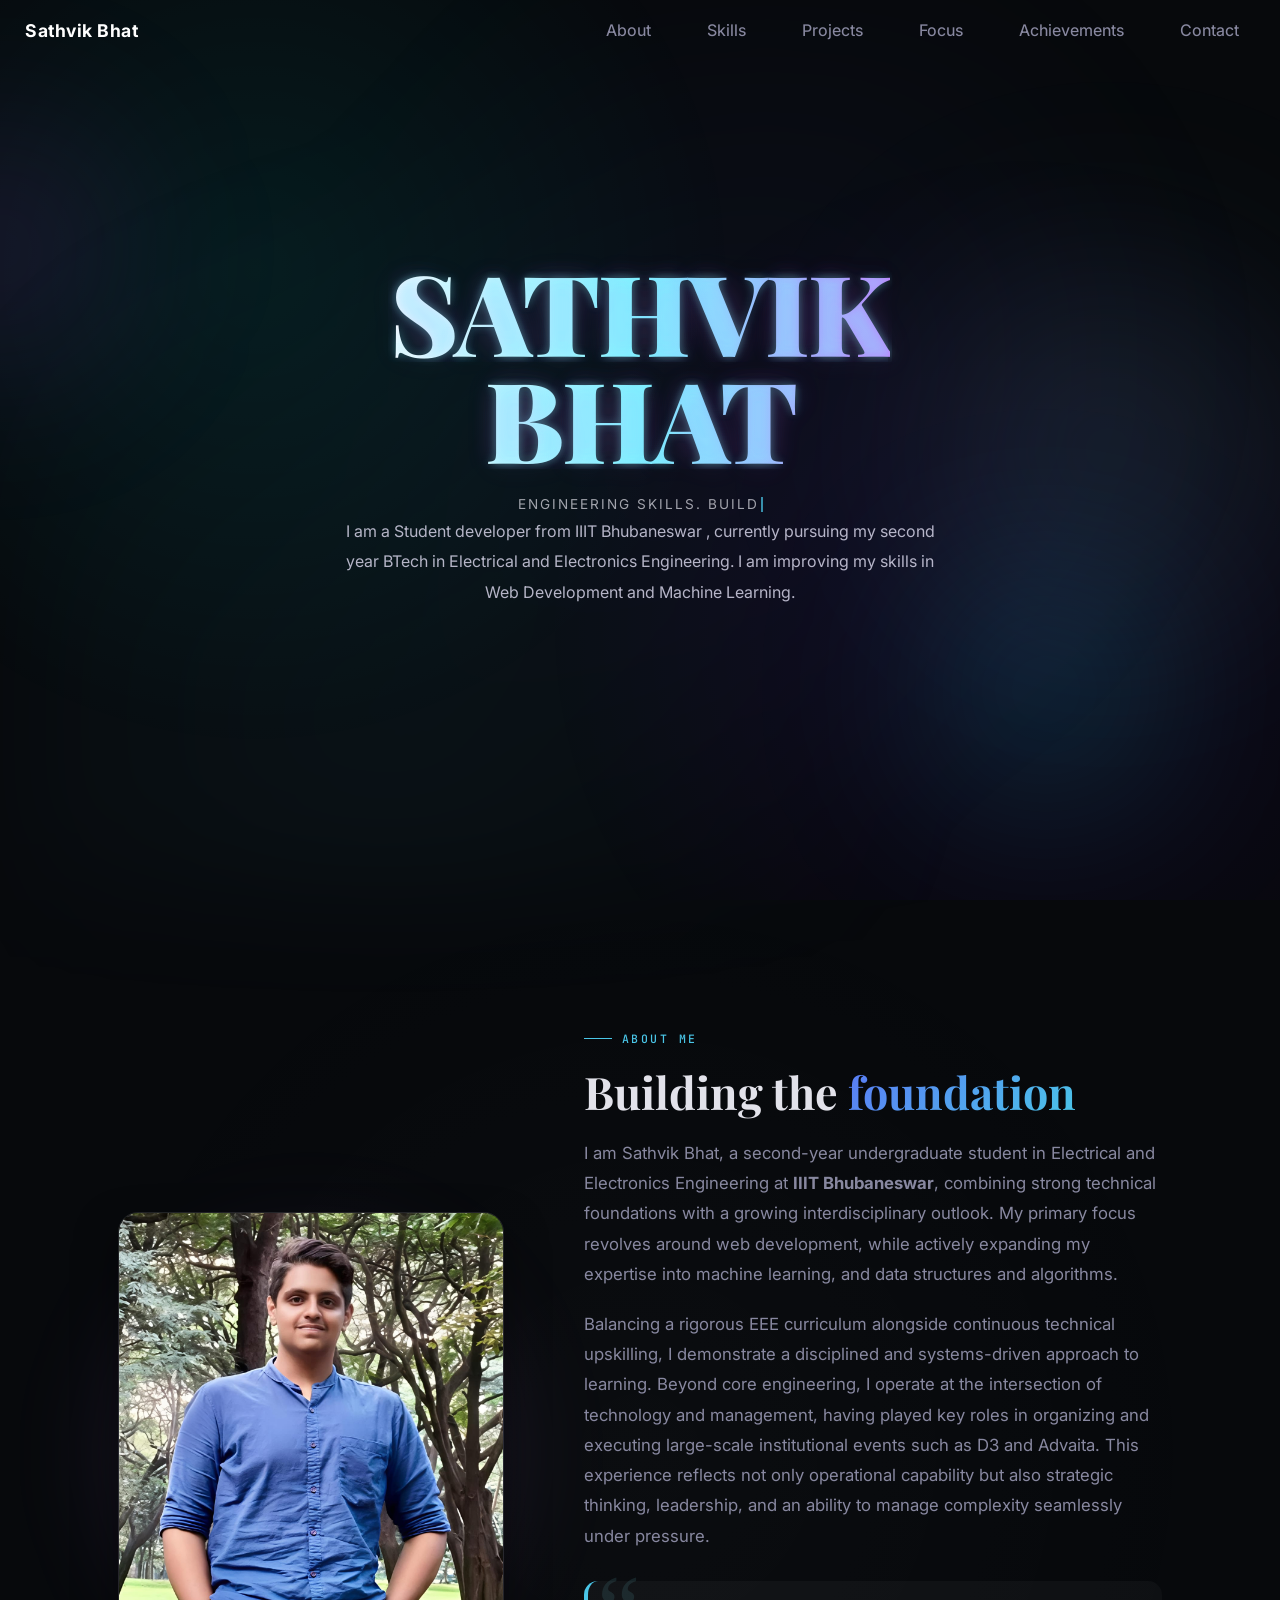
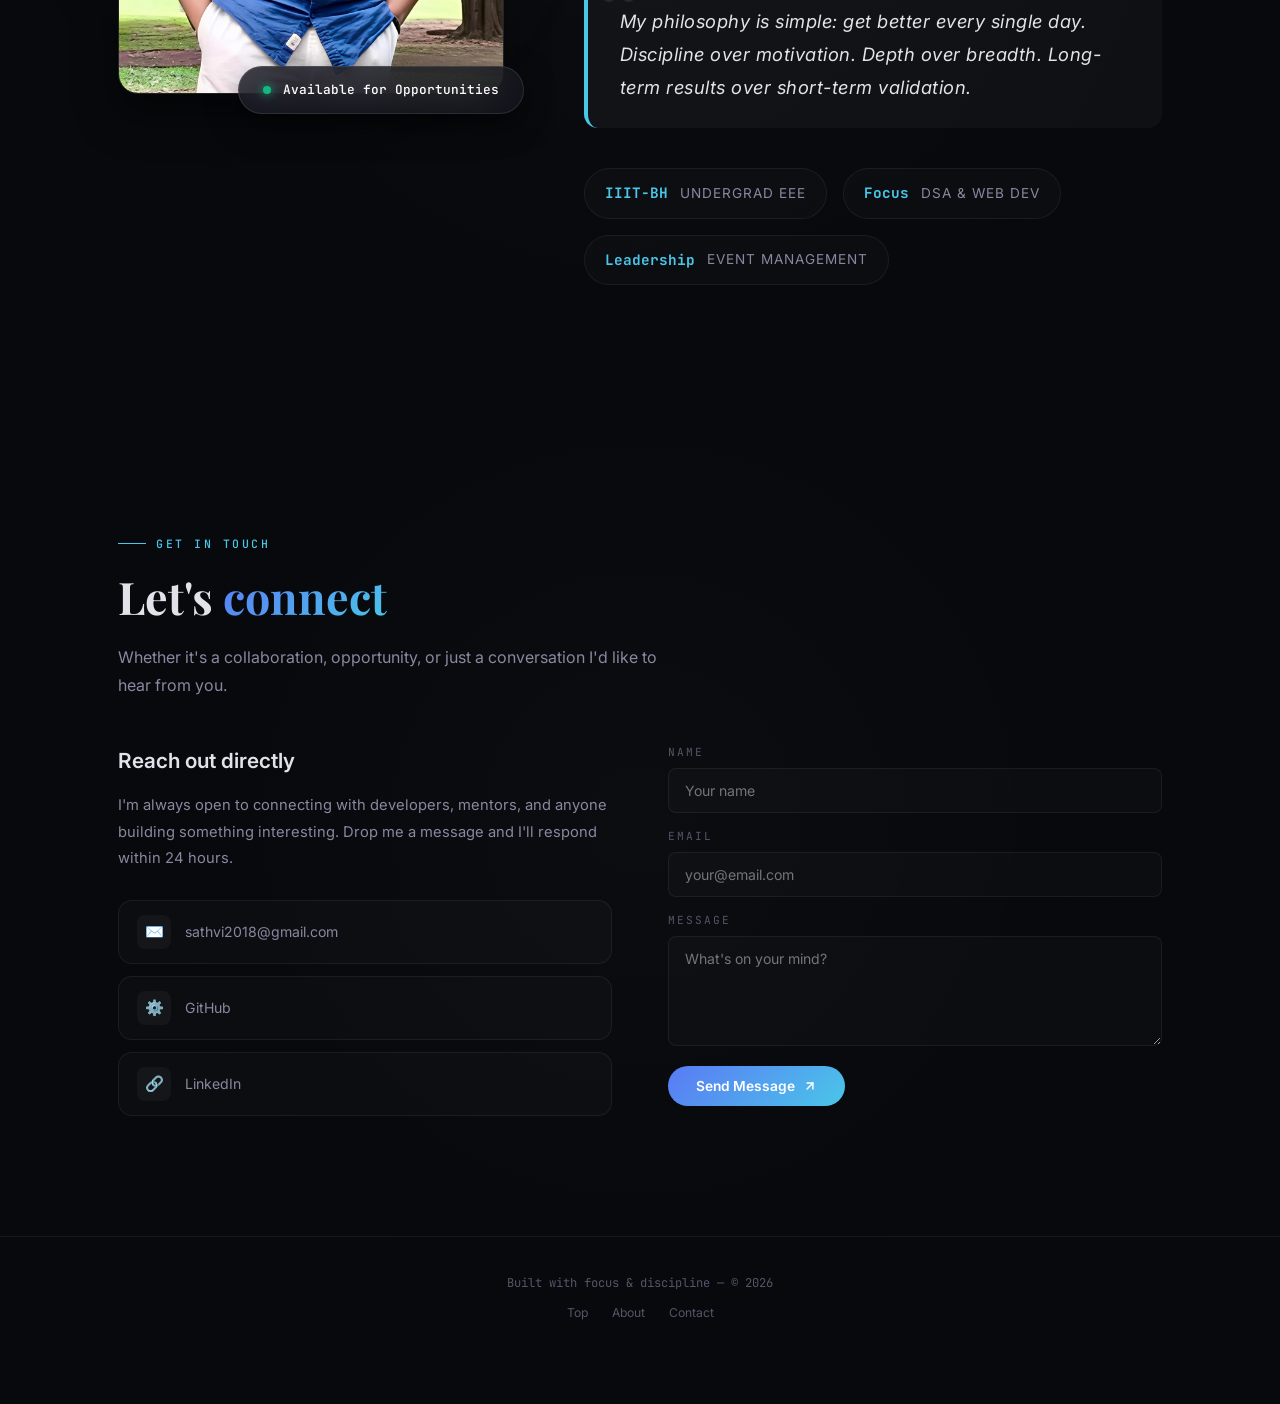
==== commit 840d5bf0: "Updated many new sections" ====
--- a/index.html
+++ b/index.html
@@ -59,9 +59,8 @@
             <a href="#about">About</a>
             <a href="skills-projects.html">Skills</a>
             <a href="skills-projects.html#projects">Projects</a>
-            <a href="#value">Why Me</a>
-            <a href="#focus">Focus</a>
-            <a href="#vision">Vision</a>
+            <a href="focus.html">Focus</a>
+            <a href="achievements.html">Achievements</a>
             <a href="#contact">Contact</a>
           </div>
         </div>
@@ -75,48 +74,46 @@
        ================================ -->
   <section class="section" id="about">
     <div class="container">
-      <div class="about-content">
-        <div class="about-text reveal">
-          <span class="section-label">About</span>
+      <div class="about-grid">
+        <!-- Floating Image on Left -->
+        <div class="about-image-wrapper reveal">
+          <div class="image-glow"></div>
+          <img src="About-Image.jpeg" alt="Sathvik Bhat" class="about-image" />
+          <div class="about-glass-badge">
+            <span class="badge-dot"></span> Available for Opportunities
+          </div>
+        </div>
+
+        <!-- Content on Right -->
+        <div class="about-text-wrapper reveal reveal-delay-2">
+          <span class="section-label">About Me</span>
           <h2 class="section-title">Building the <span class="gradient-text">foundation</span></h2>
-          <p>
-            I am <span class="highlight">Sathvik Bhat</span> a second-year undergraduate student in Electrical and
-            Electronics
-            Engineering at IIIT Bhubaneswar,
-            combining strong technical foundations with a growing interdisciplinary outlook. With a primary focus on
-            web development and actively expanding my expertise into machine learning and data structures and
-            algorithms.
-          </p>
-          <p>
-            Balancing a rigorous EEE curriculum alongside continuous technical upskilling, I demonstrates a disciplined
-            and systems-driven approach to learning. Beyond core engineering, I operate at the intersection of
-            technology and management, having played key roles in organizing and executing large-scale institutional
-            events such as D3 and Advaita. His experience reflects not only operational capability but also strategic
-            thinking, leadership, and an ability to manage complexity under pressure.
-          </p>
-          <p>
-            My philosophy is simple: <span class="highlight">get better every single day</span>.
-            Discipline over motivation. Depth over breadth. Long-term results
-            over short-term validation.
-          </p>
-        </div>
-
-        <div class="about-stats reveal reveal-delay-2">
-          <div class="stat-card">
-            <div class="stat-label">Focus</div>
-            <div class="stat-value"><span class="highlight">Development </span></div>
-          </div>
-          <div class="stat-card">
-            <div class="stat-label">Approach</div>
-            <div class="stat-value">Depth Over Breadth</div>
-          </div>
-          <div class="stat-card">
-            <div class="stat-label">Exploring</div>
-            <div class="stat-value">Machine Learning</div>
-          </div>
-          <div class="stat-card">
-            <div class="stat-label">Mindset</div>
-            <div class="stat-value">DSA growth Oriented</div>
+          <div class="about-paras">
+            <p>
+              I am <span class="highlight">Sathvik Bhat</span>, a second-year undergraduate student in Electrical and Electronics Engineering at <strong>IIIT Bhubaneswar</strong>, combining strong technical foundations with a growing interdisciplinary outlook. My primary focus revolves around web development, while actively expanding my expertise into machine learning, and data structures and algorithms.
+            </p>
+            <p>
+              Balancing a rigorous EEE curriculum alongside continuous technical upskilling, I demonstrate a disciplined and systems-driven approach to learning. Beyond core engineering, I operate at the intersection of technology and management, having played key roles in organizing and executing large-scale institutional events such as D3 and Advaita. This experience reflects not only operational capability but also strategic thinking, leadership, and an ability to manage complexity seamlessly under pressure.
+            </p>
+            <div class="about-quote">
+              <span class="quote-icon">“</span>
+              <p>My philosophy is simple: <span class="highlight">get better every single day</span>. Discipline over motivation. Depth over breadth. Long-term results over short-term validation.</p>
+            </div>
+          </div>
+
+          <div class="about-stats-mini">
+            <div class="stat-pill">
+               <span class="stat-num">IIIT-BH</span>
+               <span class="stat-text">Undergrad EEE</span>
+            </div>
+            <div class="stat-pill">
+               <span class="stat-num">Focus</span>
+               <span class="stat-text">DSA & Web Dev</span>
+            </div>
+            <div class="stat-pill">
+               <span class="stat-num">Leadership</span>
+               <span class="stat-text">Event Management</span>
+            </div>
           </div>
         </div>
       </div>
@@ -125,169 +122,11 @@
 
 
 
-  <!-- ================================
-       WHY WORK WITH ME
-       ================================ -->
-  <section class="section" id="value">
-    <div class="container">
-      <span class="section-label reveal">What I Bring</span>
-      <h2 class="section-title reveal">Why work <span class="gradient-text">with me</span></h2>
-      <p class="section-subtitle reveal">
-        Beyond technical skills, here's what defines how I operate and what
-        you can expect when we collaborate.
-      </p>
-
-      <div class="value-grid">
-        <div class="value-card reveal reveal-delay-1">
-          <div class="value-number">01</div>
-          <h3>Fast Learner</h3>
-          <p>
-            I pick up new technologies and concepts quickly. Give me a
-            problem and a deadline I'll figure it out.
-          </p>
-        </div>
-
-        <div class="value-card reveal reveal-delay-2">
-          <div class="value-number">02</div>
-          <h3>Discipline Over Motivation</h3>
-          <p>
-            Motivation fades. I rely on systems and consistency to show up
-            every day and put in the work, no matter what.
-          </p>
-        </div>
-
-        <div class="value-card reveal reveal-delay-3">
-          <div class="value-number">03</div>
-          <h3>Problem-Solving Mindset</h3>
-          <p>
-            I approach challenges methodically break them down, research,
-            iterate, and find solutions that actually work.
-          </p>
-        </div>
-
-        <div class="value-card reveal reveal-delay-1">
-          <div class="value-number">04</div>
-          <h3>Long-Term Thinking</h3>
-          <p>
-            I'm not chasing quick wins. Every decision is filtered through
-            "does this compound over time?" in code and in life.
-          </p>
-        </div>
-
-        <div class="value-card reveal reveal-delay-2">
-          <div class="value-number">05</div>
-          <h3>Adaptability</h3>
-          <p>
-            Comfortable with ambiguity. Whether it's a new language, framework,
-            or domain I adapt fast and deliver.
-          </p>
-        </div>
-
-        <div class="value-card reveal reveal-delay-3">
-          <div class="value-number">06</div>
-          <h3>Ownership Mentality</h3>
-          <p>
-            I treat every task like it's my own product. No excuses,
-            no hand-holding needed. Just results.
-          </p>
-        </div>
-      </div>
-    </div>
-  </section>
-
-  <!-- ================================
-       CURRENT FOCUS
-       ================================ -->
-  <section class="section" id="focus">
-    <div class="container">
-      <span class="section-label reveal">Current Focus</span>
-      <h2 class="section-title reveal">What I'm <span class="gradient-text">working on</span></h2>
-      <p class="section-subtitle reveal">
-        Instead of listing half-baked projects, here's where I'm genuinely
-        investing my time and energy right now.
-      </p>
-
-      <div class="focus-timeline">
-        <div class="focus-item reveal">
-          <div class="focus-label">Primary</div>
-          <h3>Data Structures & Algorithms</h3>
-          <p>
-            Deep-diving into DSA with C++ — arrays, linked lists, trees,
-            graphs, dynamic programming. Building a strong problem-solving
-            foundation through consistent daily practice.
-          </p>
-        </div>
-
-        <div class="focus-item reveal reveal-delay-1">
-          <div class="focus-label">Building</div>
-          <h3>Web Development Skills</h3>
-          <p>
-            Going beyond basics learning to build clean, responsive, and
-            interactive web experiences with HTML, CSS, and JavaScript.
-            Focused on writing production-quality frontend code.
-          </p>
-        </div>
-
-        <div class="focus-item reveal reveal-delay-3">
-          <div class="focus-label">Personal</div>
-          <h3>Communication & Presence</h3>
-          <p>
-            Investing in communication skills, personal branding, and
-            building a professional presence. Technical skills are the
-            foundation — communication is the multiplier.
-          </p>
-        </div>
-      </div>
-    </div>
-  </section>
-
-  <!-- ================================
-       FUTURE VISION
-       ================================ -->
-  <section class="section" id="vision">
-    <div class="container">
-      <span class="section-label reveal">Future Vision</span>
-      <h2 class="section-title reveal">Where I'm <span class="gradient-text">heading</span></h2>
-      <p class="section-subtitle reveal">
-        Clear direction. No vague dreams — concrete goals I'm working
-        toward every single day.
-      </p>
-
-      <div class="vision-grid">
-        <div class="vision-card reveal reveal-delay-1">
-          <h3>Top-Tier Developer</h3>
-          <p>
-            Becoming someone who writes clean, scalable code and understands
-            systems deeply — not just surface-level implementations.
-          </p>
-        </div>
-
-        <div class="vision-card reveal reveal-delay-2">
-          <h3>Impactful Products</h3>
-          <p>
-            Working on products that solve real problems for real people.
-            Technology that creates genuine value, not just noise.
-          </p>
-        </div>
-
-        <div class="vision-card reveal reveal-delay-3">
-          <h3>Builder & Startup Ambition</h3>
-          <p>
-            The long-term vision is to build something of my own. Understanding
-            both the technical and business side of creating products.
-          </p>
-        </div>
-
-        <div class="vision-card reveal reveal-delay-4">
-          <h3>Financial & Personal Growth</h3>
-          <p>
-            Building skills that translate to real-world value — financial
-            independence, personal development, and a high-value life.
-          </p>
-        </div>
-      </div>
-    </div>
-  </section>
+
+
+
+
+
 
   <!-- ================================
        CONTACT SECTION
--- a/style.css
+++ b/style.css
@@ -281,6 +281,7 @@
 
   background: linear-gradient(90deg, #ffffff, #7df9ff, #c084fc);
   -webkit-background-clip: text;
+  background-clip: text;
   -webkit-text-fill-color: transparent;
 
   animation: glowShift 4s linear infinite;
@@ -444,27 +445,38 @@
 .navbar {
   position: fixed;
   top: 0;
-  left: 0;
+  left: 50%;
+  transform: translateX(-50%);
   width: 100%;
+  max-width: 100%;
   z-index: 1000;
+  background: transparent;
+  backdrop-filter: blur(0px);
+  -webkit-backdrop-filter: blur(0px);
+  border: 1px solid transparent;
+  border-radius: 0px;
+  padding: 0;
+  transition: all 0.5s cubic-bezier(0.2, 0.8, 0.2, 1); /* Smooth robust curve */
 }
 
 .nav-pill {
   display: flex;
   align-items: center;
   justify-content: space-between;
+  gap: 64px; /* Space between name and the other options */
   width: 100%;
   padding: 8px 24px;
 }
 
 .page-navbar {
   display: flex;
-  gap: 24px;
+  gap: 24px; /* Keep other options equally spaced */
 }
 
 .nav-pill a {
   font-size: 1rem;
-  padding: 8px 12px;
+  padding: 8px 16px;
+  border-radius: 12px;
   transition: var(--transition-smooth);
   font-weight: 450;
   color: var(--text-secondary);
@@ -473,7 +485,21 @@
 
 .nav-pill a:hover {
   color: var(--text-primary);
-  background: rgba(255, 255, 255, 0.05);
+  background: rgba(125, 249, 255, 0.1); /* Soft cyan background */
+  text-shadow: 0 0 8px rgba(125, 249, 255, 0.4);
+}
+
+.nav-pill .name-navbar a {
+  color: #fff;
+  font-weight: 700;
+  font-size: 1.1rem;
+  letter-spacing: 0.5px;
+  padding: 8px 0; /* Remove side padding to keep it flush left if needed, or leave it */
+}
+
+.nav-pill .name-navbar a:hover {
+  background: transparent;
+  color: var(--accent-cyan);
 }
 
 /* ── Scrolled state (desktop) ── */
@@ -482,7 +508,8 @@
   top: 10px;
   left: 50%;
   transform: translateX(-50%);
-  width: 70%;
+  width: max-content;
+  max-width: 95%;
   display: flex;
   align-items: baseline;
   gap: 4px;
@@ -497,7 +524,6 @@
   font-weight: 450;
   color: var(--text-secondary);
   white-space: nowrap;
-  transition: var(--transition-smooth);
 }
 
 /* ── Mobile toggle (hidden by default) ── */
@@ -1587,4 +1613,351 @@
 
 .project-link:hover {
   color: var(--accent-cyan);
+}
+
+/* ==============================
+   RESUME BANNER
+   ============================== */
+
+.resume-banner {
+  margin-top: 56px;
+  background: var(--bg-card);
+  border: 1px solid var(--border-glass);
+  border-radius: var(--radius-lg);
+  padding: 36px 48px;
+  display: flex;
+  align-items: center;
+  justify-content: space-between;
+  gap: 24px;
+  backdrop-filter: blur(16px);
+  -webkit-backdrop-filter: blur(16px);
+  position: relative;
+  overflow: hidden;
+  transition: var(--transition-smooth);
+}
+
+.resume-banner:hover {
+  border-color: rgba(255, 255, 255, 0.2);
+  transform: translateY(-4px);
+  box-shadow: 0 15px 30px rgba(0, 0, 0, 0.3);
+}
+
+.resume-banner-glow {
+  position: absolute;
+  width: 250px;
+  height: 250px;
+  top: 50%;
+  left: 0;
+  transform: translateY(-50%);
+  background: var(--accent-gradient);
+  border-radius: 50%;
+  filter: blur(80px);
+  opacity: 0.08;
+  z-index: -1;
+  pointer-events: none;
+}
+
+.resume-content h3 {
+  font-size: 1.4rem;
+  font-weight: 700;
+  color: var(--text-primary);
+  margin-bottom: 8px;
+  letter-spacing: 0.5px;
+}
+
+.resume-content p {
+  color: var(--text-secondary);
+  font-size: 0.95rem;
+  margin: 0;
+  max-width: 500px;
+  line-height: 1.6;
+}
+
+.resume-btn {
+  white-space: nowrap;
+}
+
+@media (max-width: 768px) {
+  .resume-banner {
+    flex-direction: column;
+    text-align: center;
+    padding: 36px 24px;
+  }
+  
+  .resume-banner-glow {
+    top: 0;
+    left: 50%;
+    transform: translate(-50%, -50%);
+  }
+}
+
+/* ==============================
+   BENTO GRID (FOCUS PAGE)
+   ============================== */
+
+.bento-grid {
+  display: grid;
+  grid-template-columns: 1fr;
+  gap: 24px;
+  margin-top: 40px;
+}
+
+.bento-box {
+  background: var(--bg-card);
+  border: 1px solid var(--border-glass);
+  border-radius: var(--radius-lg);
+  padding: 40px 32px;
+  position: relative;
+  overflow: hidden;
+  transition: var(--transition-smooth);
+  display: flex;
+  flex-direction: column;
+  justify-content: flex-end;
+  min-height: 260px;
+}
+
+.bento-box:hover {
+  transform: translateY(-5px) scale(1.02);
+  border-color: rgba(255, 255, 255, 0.2);
+  box-shadow: 0 20px 40px rgba(0, 0, 0, 0.4);
+}
+
+.bento-box::before {
+  content: '';
+  position: absolute;
+  top: 0; left: 0; right: 0; bottom: 0;
+  background: linear-gradient(180deg, rgba(0,0,0,0) 0%, rgba(7,7,11,0.8) 100%);
+  z-index: 1;
+}
+
+.bento-content {
+  position: relative;
+  z-index: 2;
+}
+
+.bento-label {
+  font-family: 'JetBrains Mono', monospace;
+  font-size: 0.8rem;
+  letter-spacing: 1.5px;
+  text-transform: uppercase;
+  margin-bottom: 12px;
+  display: inline-block;
+  font-weight: 500;
+}
+
+.bento-box h3 {
+  font-size: 1.5rem;
+  color: var(--text-primary);
+  margin-bottom: 12px;
+  font-weight: 700;
+}
+
+.bento-box p {
+  color: var(--text-secondary);
+  line-height: 1.6;
+  font-size: 0.95rem;
+  margin: 0;
+}
+
+/* Desktop Grid Layout */
+@media (min-width: 992px) {
+  .bento-grid {
+    grid-template-columns: repeat(3, 1fr);
+    grid-template-rows: repeat(3, minmax(220px, auto));
+  }
+  
+  .bento-core {
+    grid-column: 1 / 3;
+    grid-row: 1 / 3;
+  }
+  .bento-web {
+    grid-column: 3 / 4;
+    grid-row: 1 / 2;
+  }
+  .bento-ml {
+    grid-column: 3 / 4;
+    grid-row: 2 / 3;
+  }
+  .bento-biz {
+    grid-column: 1 / 2;
+    grid-row: 3 / 4;
+  }
+  .bento-comm {
+    grid-column: 2 / 4;
+    grid-row: 3 / 4;
+  }
+}
+
+/* ==============================
+   ABOUT SECTION REDESIGN
+   ============================== */
+
+.about-grid {
+  display: grid;
+  grid-template-columns: 1fr;
+  gap: 60px;
+  align-items: center;
+}
+
+@media (min-width: 992px) {
+  .about-grid {
+    grid-template-columns: 0.8fr 1.2fr;
+    gap: 80px;
+  }
+}
+
+.about-image-wrapper {
+  position: relative;
+  z-index: 1;
+}
+
+/* Glowing ring behind the image */
+.image-glow {
+  position: absolute;
+  top: 50%;
+  left: 50%;
+  width: 120%;
+  height: 120%;
+  background: radial-gradient(circle, rgba(125, 249, 255, 0.15) 0%, rgba(192, 132, 252, 0.1) 40%, rgba(0,0,0,0) 70%);
+  transform: translate(-50%, -50%);
+  z-index: -1;
+  border-radius: 50%;
+  filter: blur(40px);
+  animation: pulse-glow 6s infinite alternate;
+}
+
+@keyframes pulse-glow {
+  0% { transform: translate(-50%, -50%) scale(0.9); opacity: 0.7; }
+  100% { transform: translate(-50%, -50%) scale(1.1); opacity: 1; }
+}
+
+.about-image {
+  width: 100%;
+  aspect-ratio: 4 / 5;
+  object-fit: cover;
+  object-position: top;
+  border-radius: var(--radius-lg);
+  border: 1px solid rgba(255, 255, 255, 0.1);
+  box-shadow: 0 20px 40px rgba(0, 0, 0, 0.5);
+  transition: transform 0.4s ease, border-color 0.4s ease;
+}
+
+.about-image-wrapper:hover .about-image {
+  transform: translateY(-10px) scale(1.02);
+  border-color: rgba(125, 249, 255, 0.3);
+}
+
+.about-glass-badge {
+  position: absolute;
+  bottom: -20px;
+  right: -20px;
+  background: rgba(20, 20, 30, 0.8);
+  backdrop-filter: blur(20px);
+  -webkit-backdrop-filter: blur(20px);
+  border: 1px solid rgba(255, 255, 255, 0.1);
+  padding: 12px 24px;
+  border-radius: 40px;
+  display: flex;
+  align-items: center;
+  gap: 12px;
+  font-family: var(--font-mono);
+  font-size: 0.8rem;
+  font-weight: 500;
+  color: #fff;
+  box-shadow: 0 10px 30px rgba(0, 0, 0, 0.5);
+  transform: translateY(0);
+  transition: transform 0.3s ease;
+}
+
+.about-image-wrapper:hover .about-glass-badge {
+  transform: translateY(-5px);
+}
+
+.badge-dot {
+  width: 8px;
+  height: 8px;
+  background: #10b981; /* green */
+  border-radius: 50%;
+  box-shadow: 0 0 10px #10b981;
+}
+
+.about-paras {
+  display: flex;
+  flex-direction: column;
+  gap: 20px;
+  margin-bottom: 40px;
+}
+
+.about-paras p {
+  color: var(--text-secondary);
+  line-height: 1.8;
+  font-size: 1.05rem;
+  margin: 0;
+}
+
+.about-quote {
+  position: relative;
+  background: rgba(255, 255, 255, 0.03);
+  padding: 24px 32px;
+  border-radius: var(--radius-md);
+  border-left: 4px solid var(--accent-cyan);
+  margin-top: 10px;
+}
+
+.quote-icon {
+  position: absolute;
+  top: -20px;
+  left: 10px;
+  font-family: serif;
+  font-size: 6rem;
+  line-height: 1;
+  color: rgba(125, 249, 255, 0.1);
+  user-select: none;
+}
+
+.about-quote p {
+  color: var(--text-primary);
+  font-size: 1.15rem;
+  font-weight: 400;
+  font-style: italic;
+  position: relative;
+  z-index: 2;
+  letter-spacing: 0.5px;
+}
+
+.about-stats-mini {
+  display: flex;
+  flex-wrap: wrap;
+  gap: 16px;
+}
+
+.stat-pill {
+  background: var(--bg-card);
+  border: 1px solid var(--border-glass);
+  padding: 12px 20px;
+  border-radius: 40px;
+  display: flex;
+  align-items: center;
+  gap: 12px;
+  transition: var(--transition-fast);
+}
+
+.stat-pill:hover {
+  border-color: rgba(255, 255, 255, 0.15);
+  background: rgba(255, 255, 255, 0.05);
+  transform: translateY(-3px);
+}
+
+.stat-num {
+  font-family: var(--font-mono);
+  font-weight: 700;
+  color: var(--accent-cyan);
+  font-size: 0.9rem;
+}
+
+.stat-text {
+  font-size: 0.85rem;
+  color: var(--text-secondary);
+  text-transform: uppercase;
+  letter-spacing: 1px;
 }
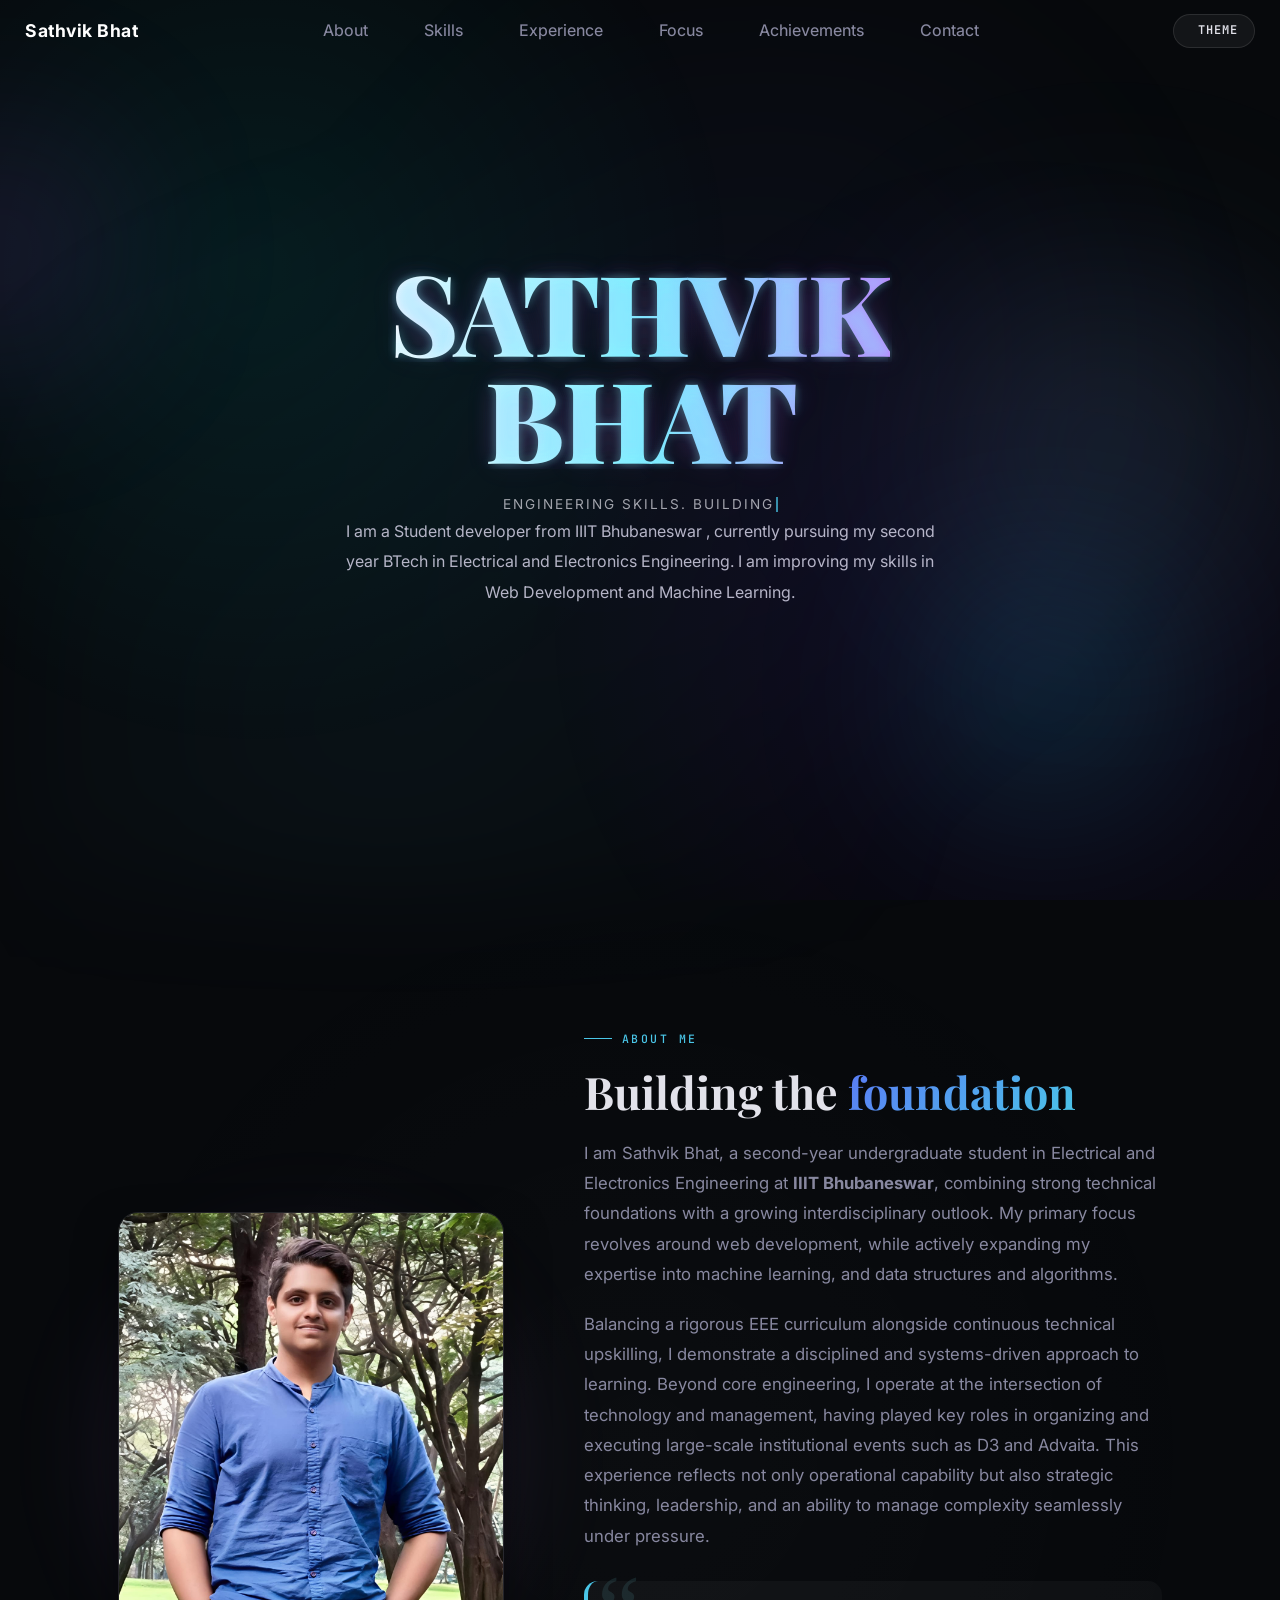
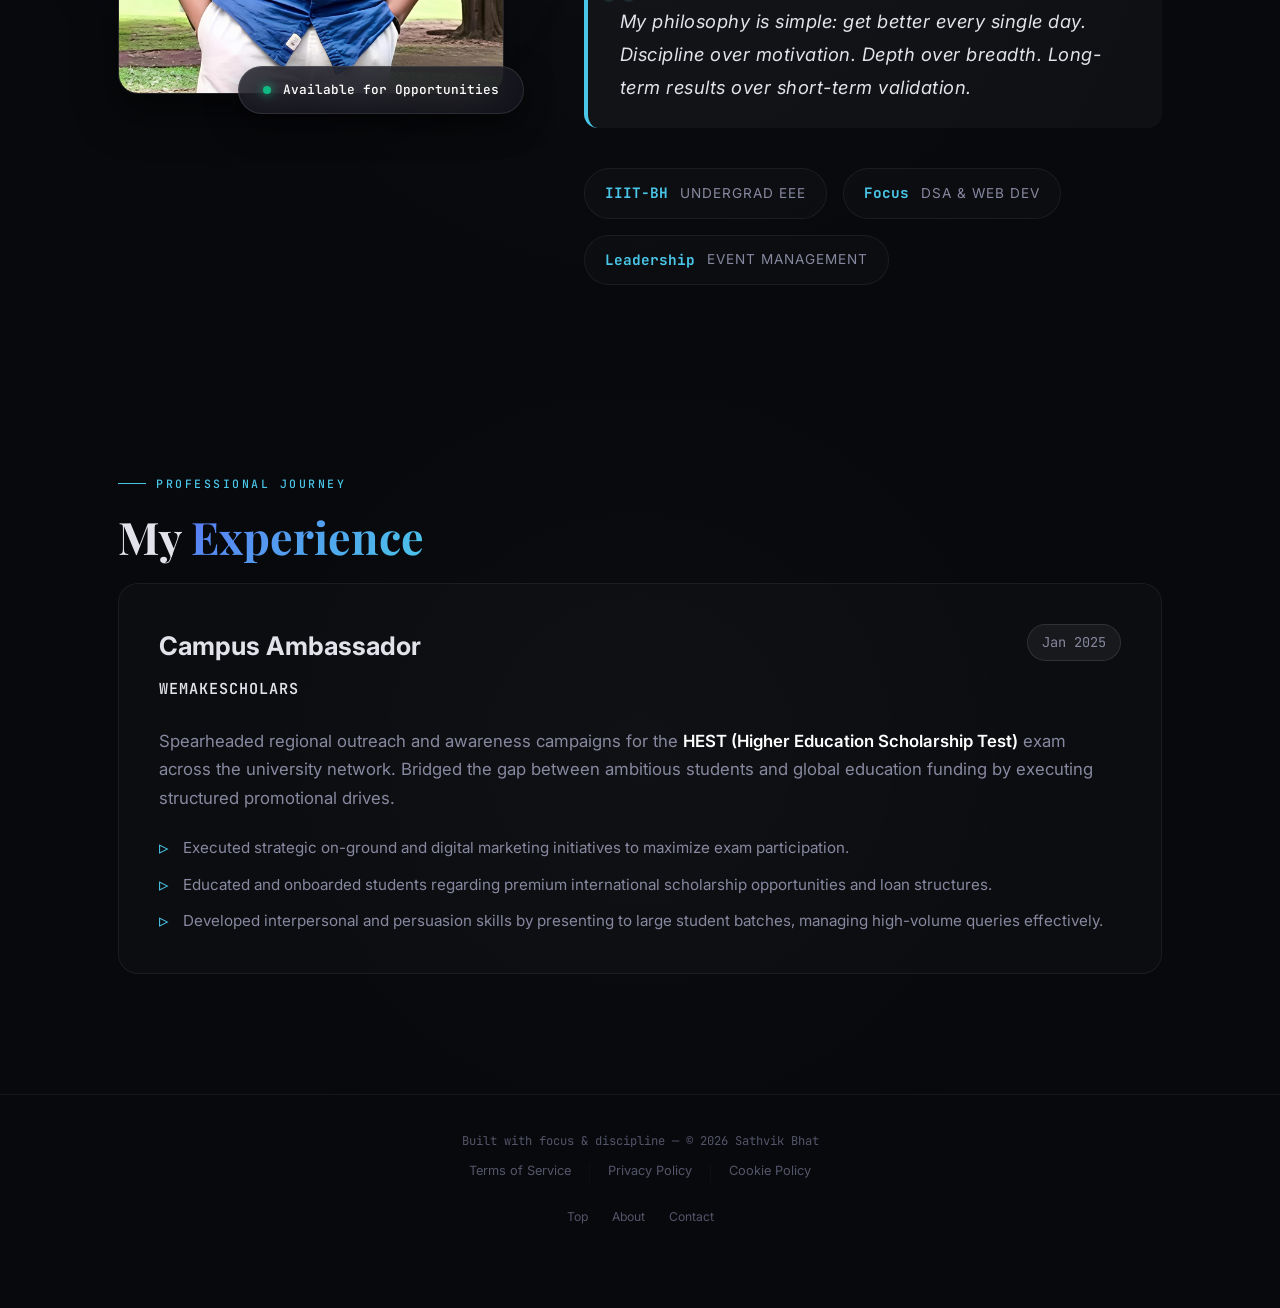
==== commit b0cb9778: "Updated day and night modes" ====
--- a/index.html
+++ b/index.html
@@ -58,10 +58,13 @@
           <div class="page-navbar">
             <a href="#about">About</a>
             <a href="skills-projects.html">Skills</a>
-            <a href="skills-projects.html#projects">Projects</a>
+            <a href="#experience">Experience</a>
             <a href="focus.html">Focus</a>
             <a href="achievements.html">Achievements</a>
-            <a href="#contact">Contact</a>
+            <a href="contact.html">Contact</a>
+          </div>
+          <div class="theme-toggle" id="theme-toggle-btn" title="Toggle Theme">
+            <i class="ph ph-sun" id="theme-icon"></i>
           </div>
         </div>
         <button class="nav-toggle" id="nav-toggle" aria-label="Toggle navigation">
@@ -129,74 +132,33 @@
 
 
   <!-- ================================
-       CONTACT SECTION
+       EXPERIENCE SECTION
        ================================ -->
-  <section class="section" id="contact">
+  <section class="section" id="experience" style="padding-top: 60px;">
     <div class="container">
-      <span class="section-label reveal">Get In Touch</span>
-      <h2 class="section-title reveal">Let's <span class="gradient-text">connect</span></h2>
-      <p class="section-subtitle reveal">
-        Whether it's a collaboration, opportunity, or just a conversation
-        I'd like to hear from you.
-      </p>
+      <span class="section-label reveal">Professional Journey</span>
+      <h2 class="section-title reveal">My <span class="gradient-text">Experience</span></h2>
 
-      <div class="contact-wrapper">
-        <div class="contact-info reveal">
-          <h3>Reach out directly</h3>
+      <a href="https://www.wemakescholars.com/" target="_blank" rel="noopener noreferrer" class="experience-card reveal reveal-delay-1">
+        <div class="exp-glow"></div>
+        <div class="exp-header">
+          <div class="exp-role">
+            <h3>Campus Ambassador</h3>
+            <span class="exp-company">WeMakeScholars</span>
+          </div>
+          <div class="exp-duration">Jan 2025</div>
+        </div>
+        <div class="exp-body">
           <p>
-            I'm always open to connecting with developers, mentors, and
-            anyone building something interesting. Drop me a message
-            and I'll respond within 24 hours.
+            Spearheaded regional outreach and awareness campaigns for the <strong style="color: #fff; font-weight: 600;">HEST (Higher Education Scholarship Test)</strong> exam across the university network. Bridged the gap between ambitious students and global education funding by executing structured promotional drives.
           </p>
-
-          <div class="contact-links">
-            <a href="mailto:sathvi2018@gmail.com" class="contact-link" id="contact-email">
-              <span class="link-icon">✉️</span>
-              sathvi2018@gmail.com
-            </a>
-            <a href="https://github.com/sathvik08bhat" target="_blank" rel="noopener noreferrer" class="contact-link"
-              id="contact-github">
-              <span class="link-icon">⚙️</span>
-              GitHub
-            </a>
-            <a href="http://www.linkedin.com/in/sathvik-bhat-025451267" target="_blank" rel="noopener noreferrer"
-              class="contact-link" id="contact-linkedin">
-              <span class="link-icon">🔗</span>
-              LinkedIn
-            </a>
-          </div>
+          <ul class="exp-bullets">
+            <li>Executed strategic on-ground and digital marketing initiatives to maximize exam participation.</li>
+            <li>Educated and onboarded students regarding premium international scholarship opportunities and loan structures.</li>
+            <li>Developed interpersonal and persuasion skills by presenting to large student batches, managing high-volume queries effectively.</li>
+          </ul>
         </div>
-
-        <form class="contact-form reveal reveal-delay-2" id="contact-form">
-          <div class="form-group">
-            <label for="form-name">Name</label>
-            <input type="text" id="form-name" name="name" placeholder="Your name" required />
-          </div>
-
-          <div class="form-group">
-            <label for="form-email">Email</label>
-            <input type="email" id="form-email" name="email" placeholder="your@email.com" required />
-          </div>
-
-          <div class="form-group">
-            <label for="form-message">Message</label>
-            <textarea id="form-message" name="message" placeholder="What's on your mind?" required></textarea>
-          </div>
-
-          <div class="form-submit">
-            <button type="submit" class="btn-primary" id="form-submit-btn">
-              Send Message
-              <svg width="14" height="14" viewBox="0 0 24 24" fill="none" stroke="currentColor" stroke-width="2.5"
-                stroke-linecap="round" stroke-linejoin="round">
-                <line x1="7" y1="17" x2="17" y2="7"></line>
-                <polyline points="7 7 17 7 17 17"></polyline>
-              </svg>
-            </button>
-          </div>
-
-          <div class="form-status" id="form-status"></div>
-        </form>
-      </div>
+      </a>
     </div>
   </section>
 
@@ -205,11 +167,18 @@
        ================================ -->
   <footer class="footer">
     <div class="container">
-      <p>Built with focus &amp; discipline — &copy; 2026</p>
+      <p style="margin-bottom: 8px;">Built with focus &amp; discipline — &copy; 2026 Sathvik Bhat</p>
+      <div class="footer-policy-links" style="display: flex; justify-content: center; gap: 16px; margin-bottom: 20px;">
+        <a href="#" style="color: var(--text-muted); font-size: 0.8rem; text-decoration: none; transition: color 0.3s ease;" onmouseover="this.style.color='var(--accent-cyan)'" onmouseout="this.style.color='var(--text-muted)'">Terms of Service</a>
+        <span style="color: var(--border-glass); opacity: 0.5;">|</span>
+        <a href="#" style="color: var(--text-muted); font-size: 0.8rem; text-decoration: none; transition: color 0.3s ease;" onmouseover="this.style.color='var(--accent-cyan)'" onmouseout="this.style.color='var(--text-muted)'">Privacy Policy</a>
+        <span style="color: var(--border-glass); opacity: 0.5;">|</span>
+        <a href="#" style="color: var(--text-muted); font-size: 0.8rem; text-decoration: none; transition: color 0.3s ease;" onmouseover="this.style.color='var(--accent-cyan)'" onmouseout="this.style.color='var(--text-muted)'">Cookie Policy</a>
+      </div>
       <div class="footer-links">
         <a href="#hero">Top</a>
         <a href="#about">About</a>
-        <a href="#contact">Contact</a>
+        <a href="contact.html">Contact</a>
       </div>
     </div>
   </footer>
--- a/style.css
+++ b/style.css
@@ -511,19 +511,28 @@
   width: max-content;
   max-width: 95%;
   display: flex;
-  align-items: baseline;
-  gap: 4px;
-  padding: 8px 16px;
+  align-items: center; /* Center vertically */
+  justify-content: center;
+  padding: 0; /* Remove redundant padding, let nav-pill handle it */
   background: rgba(14, 14, 24, 0.65);
   backdrop-filter: blur(20px);
   -webkit-backdrop-filter: blur(20px);
   border: 1px solid rgba(255, 255, 255, 0.06);
   border-radius: 40px;
   box-shadow: 0 4px 24px rgba(0, 0, 0, 0.4);
-  font-size: 0.82rem;
-  font-weight: 450;
-  color: var(--text-secondary);
-  white-space: nowrap;
+  z-index: 1000;
+  overflow: hidden; /* Keep everything inside rounded corners */
+}
+
+.navbar.scrolled .nav-pill {
+  gap: 24px; /* More compact gap when scrolled */
+  padding: 8px 20px;
+  width: auto;
+}
+
+.navbar.scrolled .nav-pill a {
+  font-size: 0.85rem;
+  padding: 6px 12px;
 }
 
 /* ── Mobile toggle (hidden by default) ── */
@@ -1960,4 +1969,677 @@
   color: var(--text-secondary);
   text-transform: uppercase;
   letter-spacing: 1px;
-}+}
+
+/* ==============================
+   EXPERIENCE SECTION (MAIN PAGE)
+   ============================== */
+
+.experience-card {
+  display: block;
+  text-decoration: none;
+  background: var(--bg-card);
+  border: 1px solid var(--border-glass);
+  border-radius: var(--radius-lg);
+  padding: 40px;
+  position: relative;
+  overflow: hidden;
+  transition: var(--transition-smooth);
+  margin-top: 20px;
+}
+
+.experience-card:hover {
+  transform: translateY(-5px);
+  border-color: rgba(125, 249, 255, 0.3);
+  box-shadow: 0 20px 40px rgba(0, 0, 0, 0.4);
+}
+
+.exp-glow {
+  position: absolute;
+  top: 0; left: 0;
+  width: 100%; height: 100%;
+  background: radial-gradient(circle at top right, rgba(125, 249, 255, 0.08) 0%, rgba(0,0,0,0) 60%);
+  pointer-events: none;
+  opacity: 0;
+  transition: opacity 0.4s ease;
+}
+
+.experience-card:hover .exp-glow {
+  opacity: 1;
+}
+
+.exp-header {
+  display: flex;
+  justify-content: space-between;
+  align-items: flex-start;
+  margin-bottom: 24px;
+  flex-wrap: wrap;
+  gap: 16px;
+}
+
+.exp-role h3 {
+  font-size: 1.6rem;
+  color: var(--text-primary);
+  margin: 0 0 8px 0;
+  font-weight: 700;
+  transition: color 0.3s ease;
+}
+
+.experience-card:hover .exp-role h3 {
+  color: var(--accent-cyan);
+}
+
+.exp-company {
+  font-family: var(--font-mono);
+  color: var(--accent-purple);
+  font-size: 0.95rem;
+  letter-spacing: 1px;
+  text-transform: uppercase;
+  font-weight: 600;
+}
+
+.exp-duration {
+  background: rgba(255, 255, 255, 0.05);
+  border: 1px solid rgba(255, 255, 255, 0.1);
+  padding: 6px 14px;
+  border-radius: 20px;
+  font-size: 0.85rem;
+  color: var(--text-secondary);
+  font-family: var(--font-mono);
+}
+
+.exp-body p {
+  color: var(--text-secondary);
+  line-height: 1.7;
+  font-size: 1.05rem;
+  margin-bottom: 24px;
+}
+
+.exp-bullets {
+  list-style: none;
+  padding: 0;
+  margin: 0;
+  display: flex;
+  flex-direction: column;
+  gap: 12px;
+}
+
+.exp-bullets li {
+  position: relative;
+  padding-left: 24px;
+  color: var(--text-secondary);
+  font-size: 0.95rem;
+  line-height: 1.6;
+}
+
+.exp-bullets li::before {
+  content: '▹';
+  position: absolute;
+  left: 0;
+  color: var(--accent-cyan);
+  font-size: 1.2rem;
+  line-height: 1;
+  top: 2px;
+}
+
+/* ==============================
+   ABOUT SECTION REDESIGN
+   ============================== */
+
+.about-grid {
+  display: grid;
+  grid-template-columns: 1fr;
+  gap: 60px;
+  align-items: center;
+}
+
+@media (min-width: 992px) {
+  .about-grid {
+    grid-template-columns: 0.8fr 1.2fr;
+    gap: 80px;
+  }
+}
+
+.about-image-wrapper {
+  position: relative;
+  z-index: 1;
+}
+
+/* Glowing ring behind the image */
+.image-glow {
+  position: absolute;
+  top: 50%;
+  left: 50%;
+  width: 120%;
+  height: 120%;
+  background: radial-gradient(circle, rgba(125, 249, 255, 0.15) 0%, rgba(192, 132, 252, 0.1) 40%, rgba(0,0,0,0) 70%);
+  transform: translate(-50%, -50%);
+  z-index: -1;
+  border-radius: 50%;
+  filter: blur(40px);
+  animation: pulse-glow 6s infinite alternate;
+}
+
+@keyframes pulse-glow {
+  0% { transform: translate(-50%, -50%) scale(0.9); opacity: 0.7; }
+  100% { transform: translate(-50%, -50%) scale(1.1); opacity: 1; }
+}
+
+.about-image {
+  width: 100%;
+  aspect-ratio: 4 / 5;
+  object-fit: cover;
+  object-position: top;
+  border-radius: var(--radius-lg);
+  border: 1px solid rgba(255, 255, 255, 0.1);
+  box-shadow: 0 20px 40px rgba(0, 0, 0, 0.5);
+  transition: transform 0.4s ease, border-color 0.4s ease;
+}
+
+.about-image-wrapper:hover .about-image {
+  transform: translateY(-10px) scale(1.02);
+  border-color: rgba(125, 249, 255, 0.3);
+}
+
+.about-glass-badge {
+  position: absolute;
+  bottom: -20px;
+  right: -20px;
+  background: rgba(20, 20, 30, 0.8);
+  backdrop-filter: blur(20px);
+  -webkit-backdrop-filter: blur(20px);
+  border: 1px solid rgba(255, 255, 255, 0.1);
+  padding: 12px 24px;
+  border-radius: 40px;
+  display: flex;
+  align-items: center;
+  gap: 12px;
+  font-family: var(--font-mono);
+  font-size: 0.8rem;
+  font-weight: 500;
+  color: #fff;
+  box-shadow: 0 10px 30px rgba(0, 0, 0, 0.5);
+  transform: translateY(0);
+  transition: transform 0.3s ease;
+}
+
+.about-image-wrapper:hover .about-glass-badge {
+  transform: translateY(-5px);
+}
+
+.badge-dot {
+  width: 8px;
+  height: 8px;
+  background: #10b981; /* green */
+  border-radius: 50%;
+  box-shadow: 0 0 10px #10b981;
+}
+
+.about-paras {
+  display: flex;
+  flex-direction: column;
+  gap: 20px;
+  margin-bottom: 40px;
+}
+
+.about-paras p {
+  color: var(--text-secondary);
+  line-height: 1.8;
+  font-size: 1.05rem;
+  margin: 0;
+}
+
+.about-quote {
+  position: relative;
+  background: rgba(255, 255, 255, 0.03);
+  padding: 24px 32px;
+  border-radius: var(--radius-md);
+  border-left: 4px solid var(--accent-cyan);
+  margin-top: 10px;
+}
+
+.quote-icon {
+  position: absolute;
+  top: -20px;
+  left: 10px;
+  font-family: serif;
+  font-size: 6rem;
+  line-height: 1;
+  color: rgba(125, 249, 255, 0.1);
+  user-select: none;
+}
+
+.about-quote p {
+  color: var(--text-primary);
+  font-size: 1.15rem;
+  font-weight: 400;
+  font-style: italic;
+  position: relative;
+  z-index: 2;
+  letter-spacing: 0.5px;
+}
+
+.about-stats-mini {
+  display: flex;
+  flex-wrap: wrap;
+  gap: 16px;
+}
+
+.stat-pill {
+  background: var(--bg-card);
+  border: 1px solid var(--border-glass);
+  padding: 12px 20px;
+  border-radius: 40px;
+  display: flex;
+  align-items: center;
+  gap: 12px;
+  transition: var(--transition-fast);
+}
+
+.stat-pill:hover {
+  border-color: rgba(255, 255, 255, 0.15);
+  background: rgba(255, 255, 255, 0.05);
+  transform: translateY(-3px);
+}
+
+.stat-num {
+  font-family: var(--font-mono);
+  font-weight: 700;
+  color: var(--accent-cyan);
+  font-size: 0.9rem;
+}
+
+.stat-text {
+  font-size: 0.85rem;
+  color: var(--text-secondary);
+  text-transform: uppercase;
+  letter-spacing: 1px;
+}
+
+/* ==============================
+   CRAZY CONTACT PAGE
+   ============================== */
+
+.contact-page-wrapper {
+  position: relative;
+  min-height: 100vh;
+  display: flex;
+  align-items: center;
+  justify-content: center;
+  padding-top: 120px;
+  padding-bottom: 100px;
+  overflow: hidden;
+}
+
+/* Cosmic background orbs */
+.contact-orb {
+  position: absolute;
+  border-radius: 50%;
+  filter: blur(100px);
+  z-index: -2;
+  animation: floatOrb 10s infinite ease-in-out alternate;
+}
+
+.contact-orb.orb-1 {
+  top: 10%;
+  left: 10%;
+  width: 400px;
+  height: 400px;
+  background: rgba(125, 249, 255, 0.15);
+}
+
+.contact-orb.orb-2 {
+  bottom: 0%;
+  right: 10%;
+  width: 500px;
+  height: 500px;
+  background: rgba(192, 132, 252, 0.15);
+  animation-delay: -5s;
+}
+
+@keyframes floatOrb {
+  0% { transform: translate(0, 0) scale(1); }
+  100% { transform: translate(50px, -50px) scale(1.1); }
+}
+
+/* Glass Interface */
+.contact-glass-panel {
+  background: rgba(15, 15, 25, 0.6);
+  backdrop-filter: blur(30px);
+  -webkit-backdrop-filter: blur(30px);
+  border: 1px solid rgba(255, 255, 255, 0.08);
+  border-radius: 30px;
+  padding: 60px;
+  box-shadow: 0 30px 60px rgba(0, 0, 0, 0.6), inset 0 1px 0 rgba(255, 255, 255, 0.1);
+  display: grid;
+  grid-template-columns: 1fr 1fr;
+  gap: 60px;
+  position: relative;
+  z-index: 2;
+  width: 100%;
+}
+
+@media (max-width: 992px) {
+  .contact-glass-panel {
+    grid-template-columns: 1fr;
+    padding: 40px 24px;
+    gap: 40px;
+  }
+}
+
+.contact-crazy-info h2 {
+  font-size: 3.5rem;
+  margin-bottom: 20px;
+  line-height: 1.1;
+  color: #fff;
+}
+
+.contact-crazy-info h2 span {
+  display: block;
+}
+
+.contact-crazy-info p {
+  color: var(--text-secondary);
+  font-size: 1.1rem;
+  line-height: 1.7;
+  margin-bottom: 40px;
+  max-width: 400px;
+}
+
+.social-bento {
+  display: grid;
+  grid-template-columns: 1fr 1fr;
+  gap: 16px;
+}
+
+.social-card {
+  background: rgba(255, 255, 255, 0.03);
+  border: 1px solid rgba(255, 255, 255, 0.05);
+  padding: 30px 24px;
+  border-radius: 20px;
+  display: flex;
+  flex-direction: column;
+  align-items: flex-start;
+  gap: 16px;
+  text-decoration: none;
+  transition: all 0.4s cubic-bezier(0.175, 0.885, 0.32, 1.275);
+}
+
+.social-card:hover {
+  transform: translateY(-8px);
+  background: rgba(255, 255, 255, 0.06);
+  border-color: var(--accent-cyan);
+  box-shadow: 0 15px 30px rgba(125, 249, 255, 0.1);
+}
+
+.social-card.email:hover { border-color: var(--accent-purple); box-shadow: 0 15px 30px rgba(192, 132, 252, 0.1); }
+
+.social-icon {
+  font-size: 2.5rem;
+  line-height: 1;
+}
+
+.social-card span {
+  color: #fff;
+  font-weight: 600;
+  font-family: var(--font-mono);
+  font-size: 0.9rem;
+}
+
+.crazy-form-group {
+  position: relative;
+  margin-bottom: 30px;
+}
+
+.crazy-input {
+  width: 100%;
+  background: transparent;
+  border: none;
+  border-bottom: 2px solid rgba(255, 255, 255, 0.1);
+  padding: 16px 0;
+  color: #fff;
+  font-size: 1.1rem;
+  font-family: var(--font-primary);
+  outline: none;
+  transition: border-color 0.3s ease;
+}
+
+.crazy-input:focus {
+  border-color: var(--accent-cyan);
+}
+
+.crazy-label {
+  position: absolute;
+  top: 16px;
+  left: 0;
+  color: var(--text-secondary);
+  font-size: 1.1rem;
+  pointer-events: none;
+  transition: all 0.3s ease;
+}
+
+.crazy-input:focus ~ .crazy-label,
+.crazy-input:valid ~ .crazy-label {
+  top: -12px;
+  font-size: 0.8rem;
+  color: var(--accent-cyan);
+  font-weight: 600;
+  letter-spacing: 1px;
+  text-transform: uppercase;
+}
+
+.crazy-textarea {
+  min-height: 100px;
+  resize: vertical;
+}
+
+.crazy-submit {
+  background: var(--accent-cyan);
+  color: #000;
+  border: none;
+  padding: 16px 36px;
+  border-radius: 40px;
+  font-weight: 700;
+  font-size: 1.1rem;
+  cursor: pointer;
+  display: flex;
+  align-items: center;
+  gap: 12px;
+  transition: all 0.4s cubic-bezier(0.175, 0.885, 0.32, 1.275);
+  margin-top: 10px;
+}
+
+.crazy-submit:hover {
+  background: #fff;
+  color: #000;
+  transform: scale(1.05);
+  box-shadow: 0 10px 20px rgba(125, 249, 255, 0.3);
+}
+
+/* ==============================
+   LIGHT MODE OVERRIDES
+   ============================== */
+
+[data-theme="light"] {
+  --bg-primary: #F8F9FA;
+  --bg-secondary: #EBECEF;
+  --bg-card: rgba(0, 0, 0, 0.03);
+  --bg-glass: rgba(0, 0, 0, 0.05);
+  --border-glass: rgba(0, 0, 0, 0.1);
+  --border-hover: rgba(0, 0, 0, 0.2);
+
+  --text-primary: #1D1D1F;
+  --text-secondary: #4A4A58;
+  --text-muted: #6E6E80;
+
+  --accent-blue: #0940D3;
+  --accent-cyan: #077C9B;
+  --accent-purple: #6A1A9A;
+  --accent-gradient: linear-gradient(135deg, #0940D3 0%, #077C9B 100%);
+}
+
+[data-theme="light"] body {
+  background: var(--bg-primary);
+  color: var(--text-primary);
+}
+
+[data-theme="light"] body::before {
+  background:
+    radial-gradient(circle at 20% 30%, rgba(7, 124, 155, 0.12), transparent 40%),
+    radial-gradient(circle at 80% 70%, rgba(106, 26, 154, 0.12), transparent 40%);
+}
+
+[data-theme="light"] body::after {
+  background:
+    radial-gradient(circle at 60% 40%, rgba(9, 64, 211, 0.08), transparent 50%),
+    radial-gradient(circle at 30% 80%, rgba(7, 124, 155, 0.08), transparent 50%);
+}
+
+[data-theme="light"] .bento-box::before {
+  background: linear-gradient(180deg, rgba(255,255,255,0) 0%, rgba(255,255,255,0.7) 100%);
+}
+
+[data-theme="light"] .contact-glass-panel {
+  background: rgba(255, 255, 255, 0.85);
+  box-shadow: 0 30px 60px rgba(0, 0, 0, 0.08);
+  border-color: rgba(0,0,0,0.1);
+}
+
+[data-theme="light"] .contact-orb.orb-1 { background: rgba(7, 124, 155, 0.25); }
+[data-theme="light"] .contact-orb.orb-2 { background: rgba(106, 26, 154, 0.25); }
+
+[data-theme="light"] .crazy-input {
+  color: var(--text-primary);
+  border-bottom: 2px solid rgba(0, 0, 0, 0.15);
+}
+
+[data-theme="light"] .crazy-input:focus { border-color: var(--accent-cyan); }
+[data-theme="light"] .social-card span,
+[data-theme="light"] .contact-crazy-info h2 { color: var(--text-primary); }
+[data-theme="light"] .bento-code-icon { color: rgba(0,0,0,0.06); }
+[data-theme="light"] .about-glass-badge { background: rgba(255,255,255,0.9); border-color: rgba(0,0,0,0.1); color: var(--text-primary); }
+[data-theme="light"] .quote-icon { color: rgba(0,0,0,0.05); }
+
+/* Form overrides */
+[data-theme="light"] .crazy-submit { background: var(--text-primary); color: #fff; }
+[data-theme="light"] .crazy-submit:hover { background: var(--accent-cyan); color: #fff; }
+[data-theme="light"] .btn-primary { background: var(--text-primary); color: #fff; }
+[data-theme="light"] .btn-primary:hover { background: var(--accent-cyan); color: #fff; }
+
+/* Navbar styling for Light Theme */
+[data-theme="light"] .navbar.scrolled {
+  background: rgba(255, 255, 255, 0.75);
+  border-color: rgba(0, 0, 0, 0.1);
+  box-shadow: 0 4px 24px rgba(0, 0, 0, 0.1);
+}
+[data-theme="light"] .navbar a { color: var(--text-secondary); }
+[data-theme="light"] .navbar a:hover { color: var(--accent-cyan); background: rgba(0,0,0,0.04); }
+[data-theme="light"] .name-navbar a { color: var(--text-primary) !important; }
+
+/* Mobile navbar overrides */
+@media (max-width: 768px) {
+  [data-theme="light"] .nav-pill,
+  [data-theme="light"] .navbar.scrolled .nav-pill {
+    background: rgba(255, 255, 255, 0.95) !important;
+    border-top: 1px solid rgba(0, 0, 0, 0.08) !important;
+    box-shadow: 0 -4px 20px rgba(0, 0, 0, 0.08) !important;
+  }
+}
+
+/* Explicit color overrides for text */
+[data-theme="light"] h1, [data-theme="light"] h2, [data-theme="light"] h3, [data-theme="light"] h4 { color: var(--text-primary); }
+[data-theme="light"] p { color: var(--text-secondary); }
+[data-theme="light"] .highlight { color: var(--text-primary); }
+[data-theme="light"] .exp-duration { background: rgba(0,0,0,0.05); border-color: rgba(0,0,0,0.1); color: var(--text-secondary); }
+[data-theme="light"] .about-quote p { color: var(--text-primary); }
+
+/* ==============================
+   THEME TOGGLE BUTTON
+   ============================== */
+
+.theme-toggle {
+  background: rgba(255, 255, 255, 0.05);
+  border: 1px solid rgba(255, 255, 255, 0.1);
+  color: var(--text-primary);
+  border-radius: 40px;
+  padding: 0 16px;
+  height: 34px;
+  display: flex;
+  align-items: center;
+  justify-content: center;
+  cursor: pointer;
+  margin-left: 10px;
+  transition: all 0.3s ease;
+  flex-shrink: 0;
+}
+
+.theme-toggle::after {
+  content: "Theme";
+  font-family: var(--font-mono);
+  font-size: 0.75rem;
+  margin-left: 8px;
+  font-weight: 600;
+  text-transform: uppercase;
+  letter-spacing: 1px;
+}
+
+.theme-toggle i {
+  font-size: 1.1rem;
+}
+
+.theme-toggle:hover {
+  background: rgba(255, 255, 255, 0.15);
+  transform: scale(1.05);
+  color: var(--accent-cyan);
+}
+
+[data-theme="light"] .theme-toggle {
+  background: rgba(0, 0, 0, 0.05);
+  border-color: rgba(0, 0, 0, 0.1);
+}
+
+[data-theme="light"] .theme-toggle:hover {
+  background: rgba(0, 0, 0, 0.1);
+  color: var(--accent-blue);
+}
+
+@media (max-width: 768px) {
+  .theme-toggle::after {
+    display: none !important;
+  }
+  .theme-toggle {
+    padding: 0;
+    width: 32px;
+    margin-left: 4px;
+  }
+}
+
+/* Specific Component Text Overrides */
+[data-theme="light"] h1, 
+[data-theme="light"] h2, 
+[data-theme="light"] h3, 
+[data-theme="light"] h4, 
+[data-theme="light"] h5, 
+[data-theme="light"] p, 
+[data-theme="light"] span:not(.gradient-text):not(.badge-dot):not(.social-icon):not(.link-icon):not(.nav-pill *),
+[data-theme="light"] a:not(.btn-primary):not(.crazy-submit):not(.nav-pill a) {
+  color: var(--text-primary);
+}
+
+[data-theme="light"] .name-line {
+  background: linear-gradient(90deg, #1d1d1f, #0940D3, #6A1A9A);
+  -webkit-background-clip: text;
+  background-clip: text;
+  -webkit-text-fill-color: transparent;
+  animation: none; /* Disable heavy dark glow */
+  filter: drop-shadow(0 4px 10px rgba(0,0,0,0.1));
+}
+
+[data-theme="light"] .hero-tagline { color: var(--accent-blue) !important; }
+[data-theme="light"] .section-label { color: var(--accent-blue) !important; }
+[data-theme="light"] .section-label::before { background: var(--accent-blue) !important; }
+[data-theme="light"] .bento-desc { color: var(--text-secondary) !important; }
+[data-theme="light"] .exp-company { color: var(--accent-purple) !important; }
+[data-theme="light"] .contact-link { color: var(--text-primary); background: rgba(0,0,0,0.03); border-color: rgba(0,0,0,0.1); }
+[data-theme="light"] .footer-policy-links a { color: var(--text-secondary) !important; }
+[data-theme="light"] .exp-bullets li::before { color: var(--accent-blue) !important; }
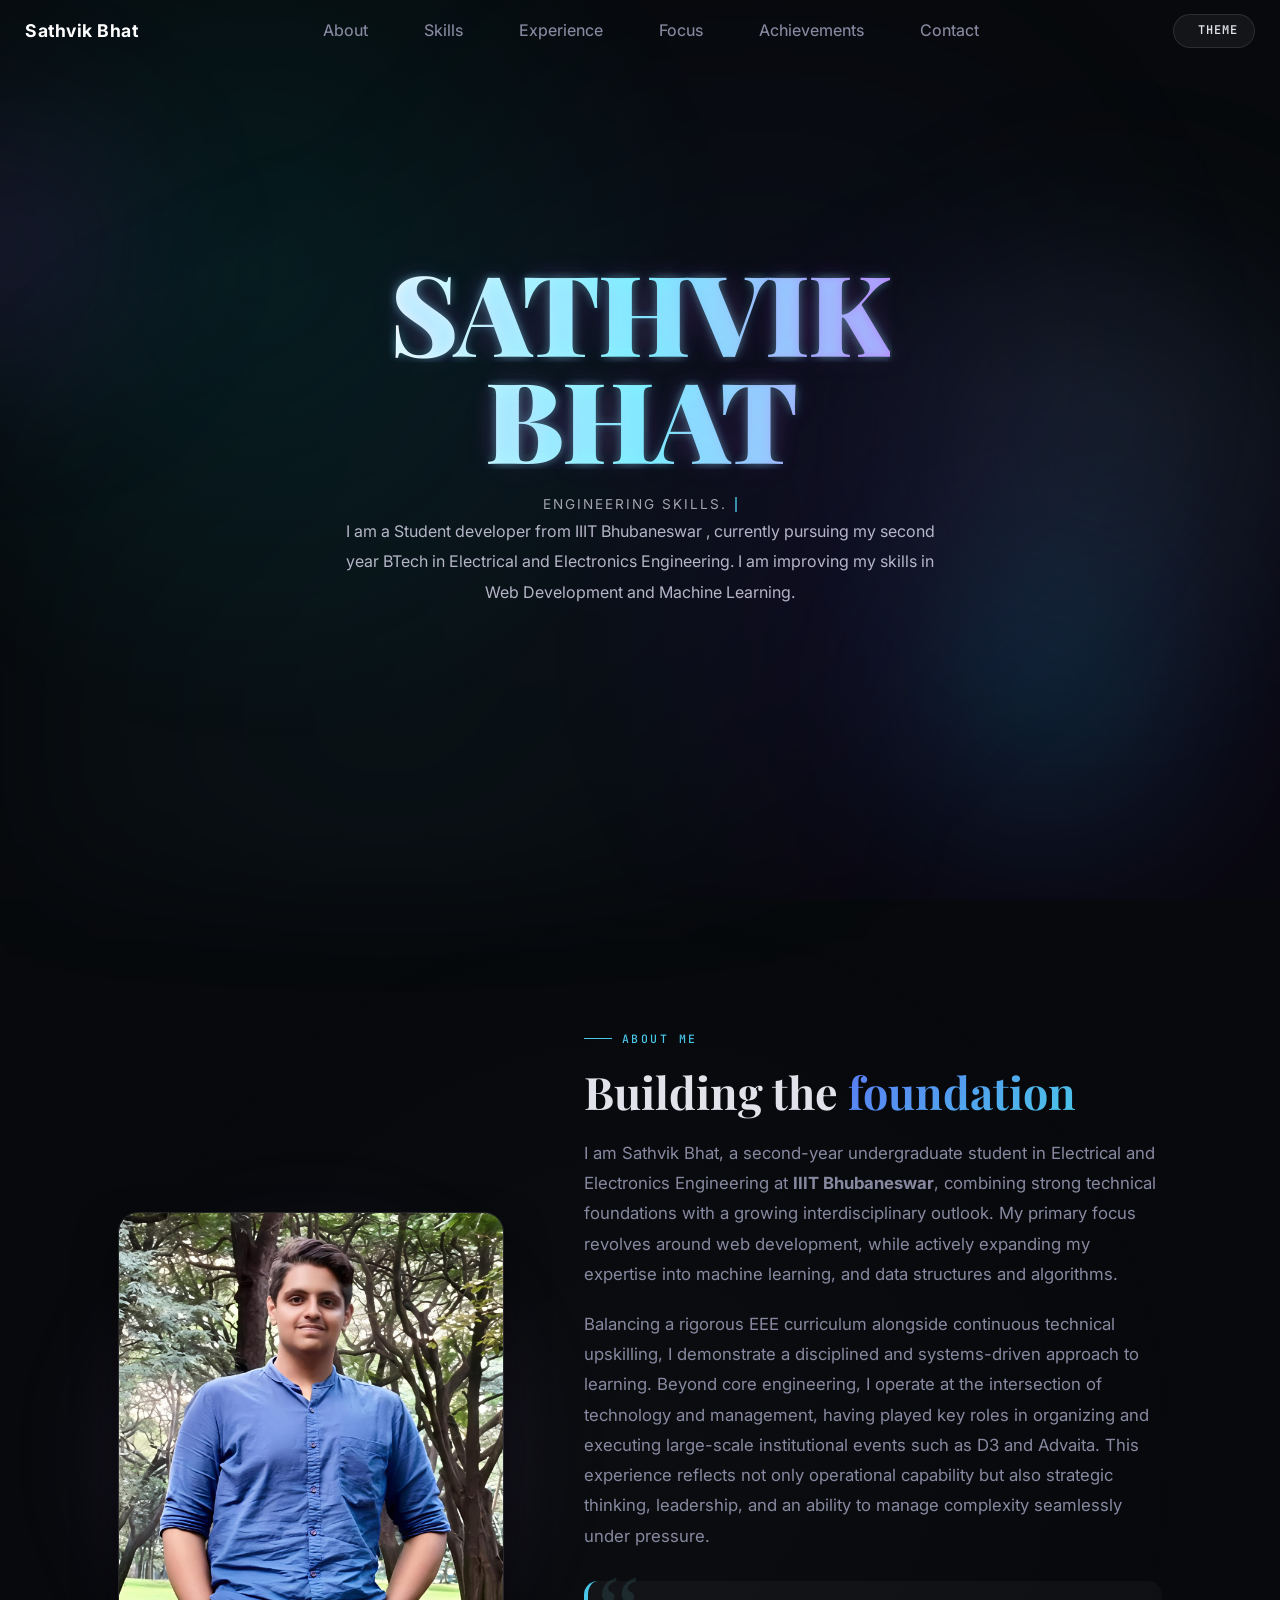
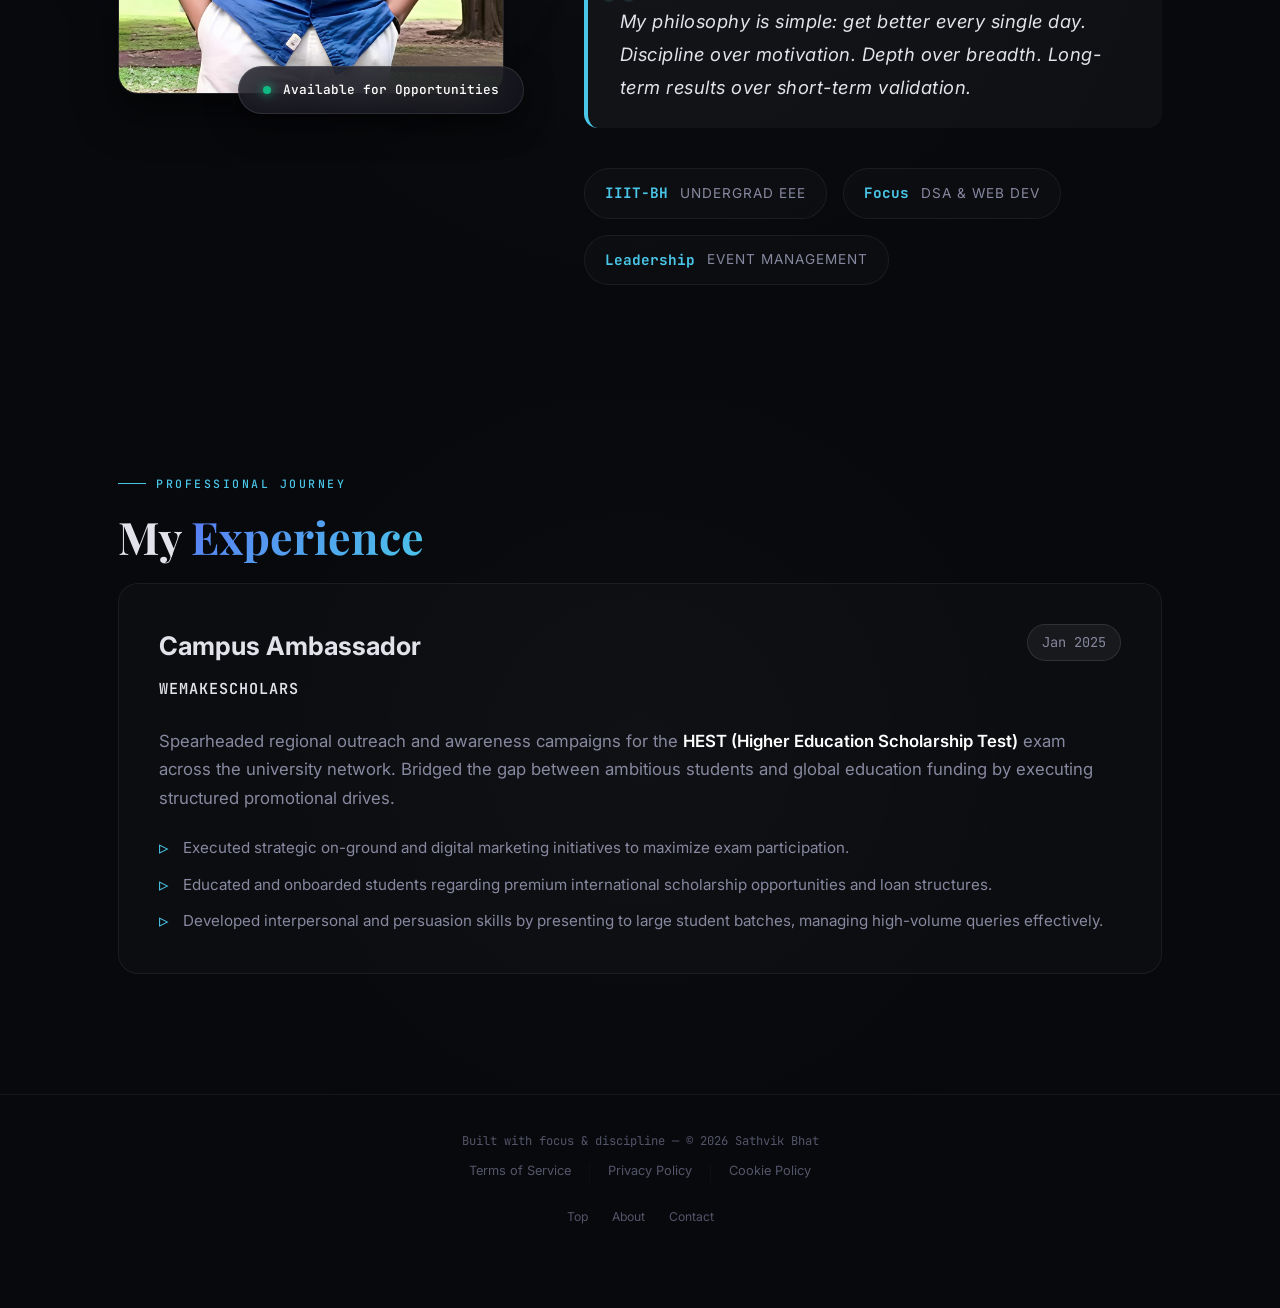
==== commit 485d75af: "Updated mobile version" ====
--- a/index.html
+++ b/index.html
@@ -49,28 +49,29 @@
 
       </div>
 
-      <!-- Floating pill navbar at bottom of hero -->
-      <nav class="navbar" id="navbar">
-        <div class="nav-pill" id="nav-links">
-          <div class="name-navbar" id="name-navbar">
-            <h3><a href="#hero">Sathvik Bhat</a></h3>
-          </div>
-          <div class="page-navbar">
-            <a href="#about">About</a>
-            <a href="skills-projects.html">Skills</a>
-            <a href="#experience">Experience</a>
-            <a href="focus.html">Focus</a>
-            <a href="achievements.html">Achievements</a>
-            <a href="contact.html">Contact</a>
-          </div>
-          <div class="theme-toggle" id="theme-toggle-btn" title="Toggle Theme">
-            <i class="ph ph-sun" id="theme-icon"></i>
-          </div>
-        </div>
-        <button class="nav-toggle" id="nav-toggle" aria-label="Toggle navigation">
-        </button>
-      </nav>
   </section>
+
+  <!-- Global Floating Pill Navbar -->
+  <nav class="navbar" id="navbar">
+    <div class="nav-pill" id="nav-links">
+      <div class="name-navbar" id="name-navbar">
+        <h3><a href="#hero">Sathvik Bhat</a></h3>
+      </div>
+      <div class="page-navbar">
+        <a href="#about">About</a>
+        <a href="skills-projects.html">Skills</a>
+        <a href="#experience">Experience</a>
+        <a href="focus.html">Focus</a>
+        <a href="achievements.html">Achievements</a>
+        <a href="contact.html">Contact</a>
+      </div>
+      <div class="theme-toggle" id="theme-toggle-btn" title="Toggle Theme">
+        <i class="ph ph-sun" id="theme-icon"></i>
+      </div>
+    </div>
+    <button class="nav-toggle" id="nav-toggle" aria-label="Toggle navigation">
+    </button>
+  </nav>
 
   <!-- ================================
        ABOUT SECTION
--- a/style.css
+++ b/style.css
@@ -449,14 +449,14 @@
   transform: translateX(-50%);
   width: 100%;
   max-width: 100%;
-  z-index: 1000;
+  z-index: 9999; /* Higher z-index for visibility */
   background: transparent;
   backdrop-filter: blur(0px);
   -webkit-backdrop-filter: blur(0px);
   border: 1px solid transparent;
   border-radius: 0px;
   padding: 0;
-  transition: all 0.5s cubic-bezier(0.2, 0.8, 0.2, 1); /* Smooth robust curve */
+  transition: all 0.5s cubic-bezier(0.2, 0.8, 0.2, 1);
 }
 
 .nav-pill {
@@ -505,23 +505,23 @@
 /* ── Scrolled state (desktop) ── */
 .navbar.scrolled {
   position: fixed;
-  top: 10px;
+  top: 15px; /* Pushed slightly more from top */
   left: 50%;
   transform: translateX(-50%);
   width: max-content;
   max-width: 95%;
   display: flex;
-  align-items: center; /* Center vertically */
+  align-items: center;
   justify-content: center;
-  padding: 0; /* Remove redundant padding, let nav-pill handle it */
-  background: rgba(14, 14, 24, 0.65);
-  backdrop-filter: blur(20px);
-  -webkit-backdrop-filter: blur(20px);
-  border: 1px solid rgba(255, 255, 255, 0.06);
+  padding: 0;
+  background: rgba(14, 14, 24, 0.7);
+  backdrop-filter: blur(25px);
+  -webkit-backdrop-filter: blur(25px);
+  border: 1px solid rgba(255, 255, 255, 0.08);
   border-radius: 40px;
-  box-shadow: 0 4px 24px rgba(0, 0, 0, 0.4);
-  z-index: 1000;
-  overflow: hidden; /* Keep everything inside rounded corners */
+  box-shadow: 0 10px 40px rgba(0, 0, 0, 0.5);
+  z-index: 9999;
+  overflow: hidden;
 }
 
 .navbar.scrolled .nav-pill {
@@ -547,19 +547,23 @@
   .navbar,
   .navbar.scrolled {
     position: fixed !important;
-    top: unset !important;
+    top: auto !important;
     bottom: 0 !important;
     left: 0 !important;
     transform: none !important;
     width: 100% !important;
+    max-width: 100% !important;
     padding: 0 !important;
     border-radius: 0 !important;
-    background: transparent !important;
-    backdrop-filter: none !important;
-    -webkit-backdrop-filter: none !important;
+    background: rgba(14, 14, 24, 0.95) !important; /* Ensure background is directly on the bar */
+    backdrop-filter: blur(20px) !important;
+    -webkit-backdrop-filter: blur(20px) !important;
     border: none !important;
-    box-shadow: none !important;
+    border-top: 1px solid rgba(255, 255, 255, 0.08) !important;
+    box-shadow: 0 -4px 20px rgba(0, 0, 0, 0.3) !important;
     display: block !important;
+    z-index: 99999 !important;
+    overflow: visible !important;
   }
 
   /* Hide name on mobile */
@@ -572,21 +576,18 @@
   .navbar.scrolled .nav-pill {
     width: 100% !important;
     justify-content: space-around !important;
-    padding: 10px 4px !important;
+    padding: 12px 10px !important;
     gap: 0 !important;
-    border-radius: 0 !important;
-    background: rgba(14, 14, 24, 0.95) !important;
-    backdrop-filter: blur(20px) !important;
-    -webkit-backdrop-filter: blur(20px) !important;
-    border-top: 1px solid rgba(255, 255, 255, 0.08) !important;
-    box-shadow: 0 -4px 20px rgba(0, 0, 0, 0.3) !important;
+    border: none !important;
+    background: transparent !important; /* Managed by parent .navbar */
+    box-shadow: none !important;
   }
 
   /* Links spread evenly */
   .page-navbar,
   .navbar.scrolled .page-navbar {
     display: flex !important;
-    width: 100% !important;
+    flex: 1 !important;
     justify-content: space-around !important;
     align-items: center !important;
     gap: 0 !important;
@@ -595,15 +596,20 @@
   /* Shrink link text */
   .page-navbar a,
   .navbar.scrolled .page-navbar a {
-    font-size: 0.62rem !important;
-    padding: 4px 2px !important;
+    font-size: 0.7rem !important; /* Slightly larger for better readability */
+    padding: 6px 4px !important;
     text-align: center !important;
     white-space: nowrap !important;
+    border-radius: 8px !important;
+  }
+
+  .theme-toggle {
+    margin-right: 10px !important;
   }
 
   /* Prevent content hiding behind bar */
   body {
-    padding-bottom: 56px;
+    padding-bottom: 70px !important;
   }
 }
 
@@ -2538,11 +2544,16 @@
 
 /* Mobile navbar overrides */
 @media (max-width: 768px) {
-  [data-theme="light"] .nav-pill,
-  [data-theme="light"] .navbar.scrolled .nav-pill {
-    background: rgba(255, 255, 255, 0.95) !important;
-    border-top: 1px solid rgba(0, 0, 0, 0.08) !important;
-    box-shadow: 0 -4px 20px rgba(0, 0, 0, 0.08) !important;
+  [data-theme="light"] .navbar,
+  [data-theme="light"] .navbar.scrolled {
+    background: rgba(255, 255, 255, 0.98) !important;
+    border-top: 1px solid rgba(0, 0, 0, 0.1) !important;
+    box-shadow: 0 -4px 25px rgba(0, 0, 0, 0.08) !important;
+  }
+  
+  [data-theme="light"] .page-navbar a,
+  [data-theme="light"] .navbar.scrolled .page-navbar a {
+    color: #333 !important;
   }
 }
 
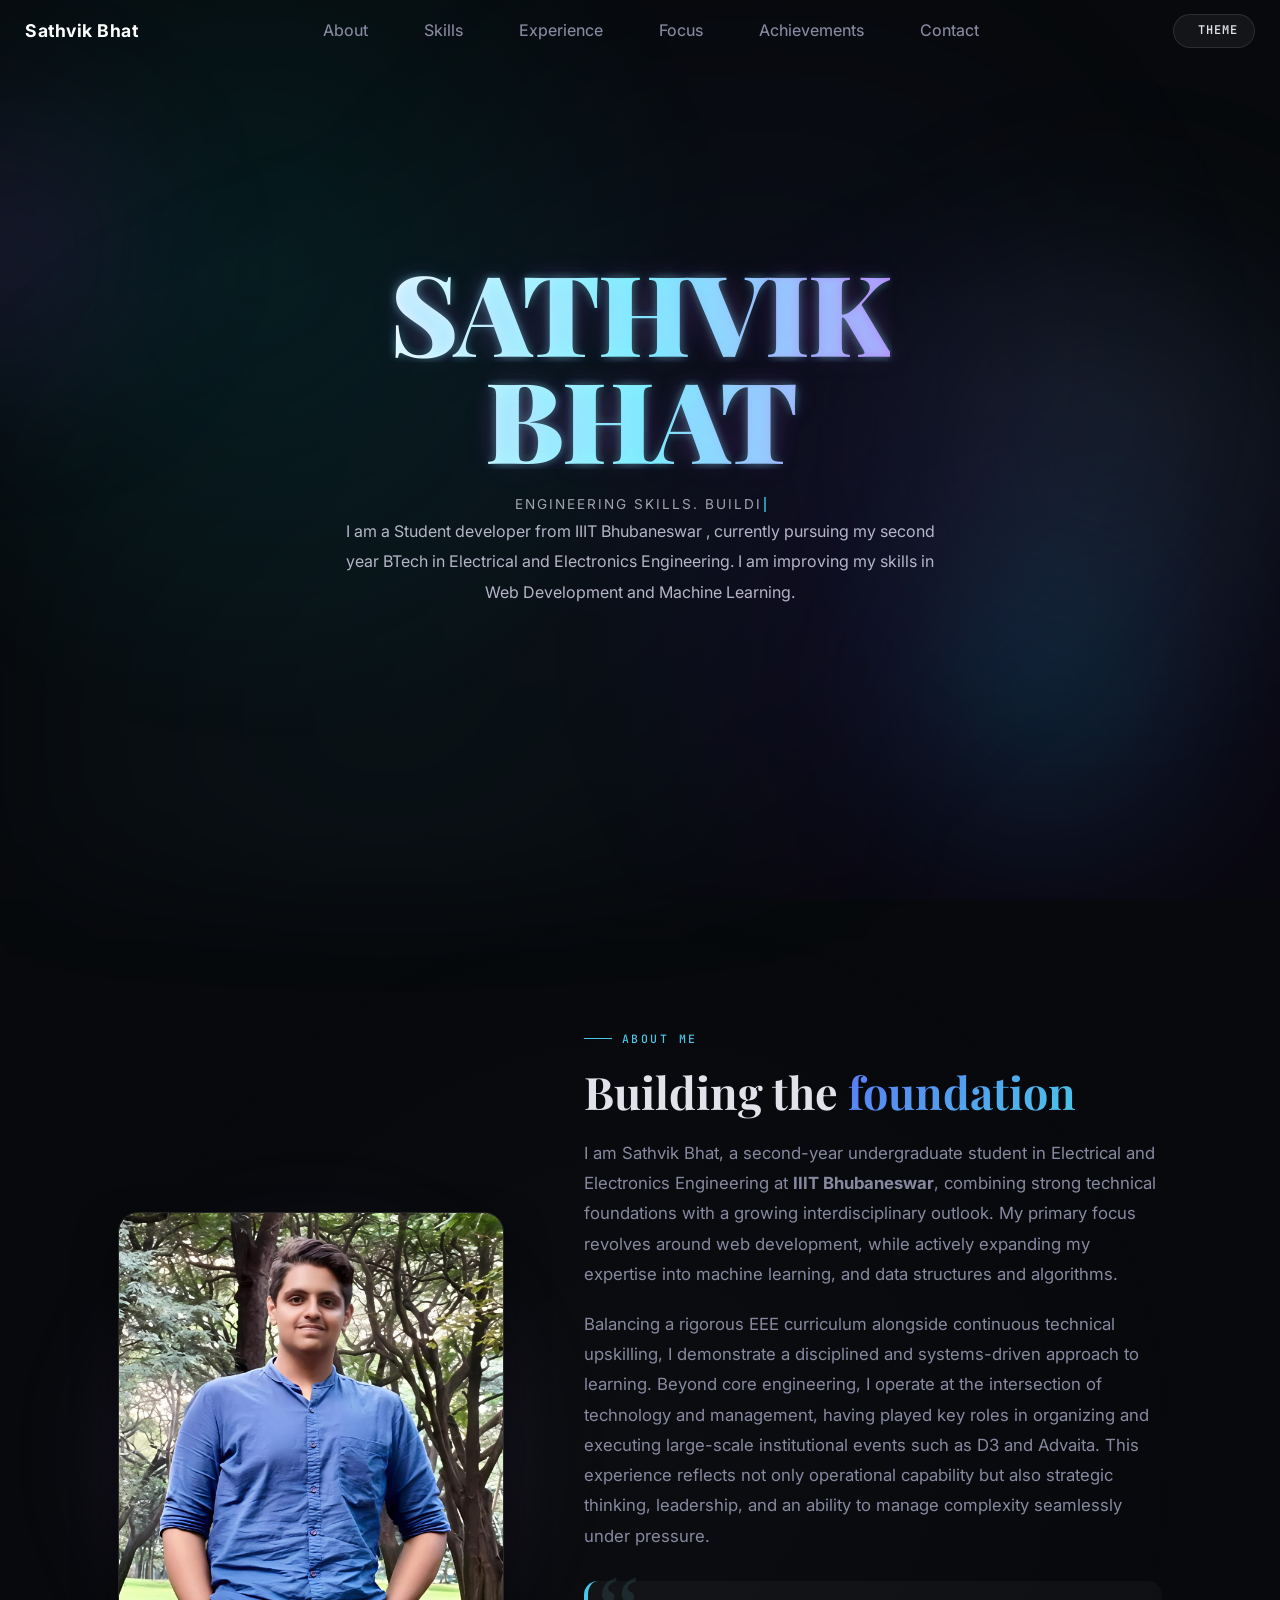
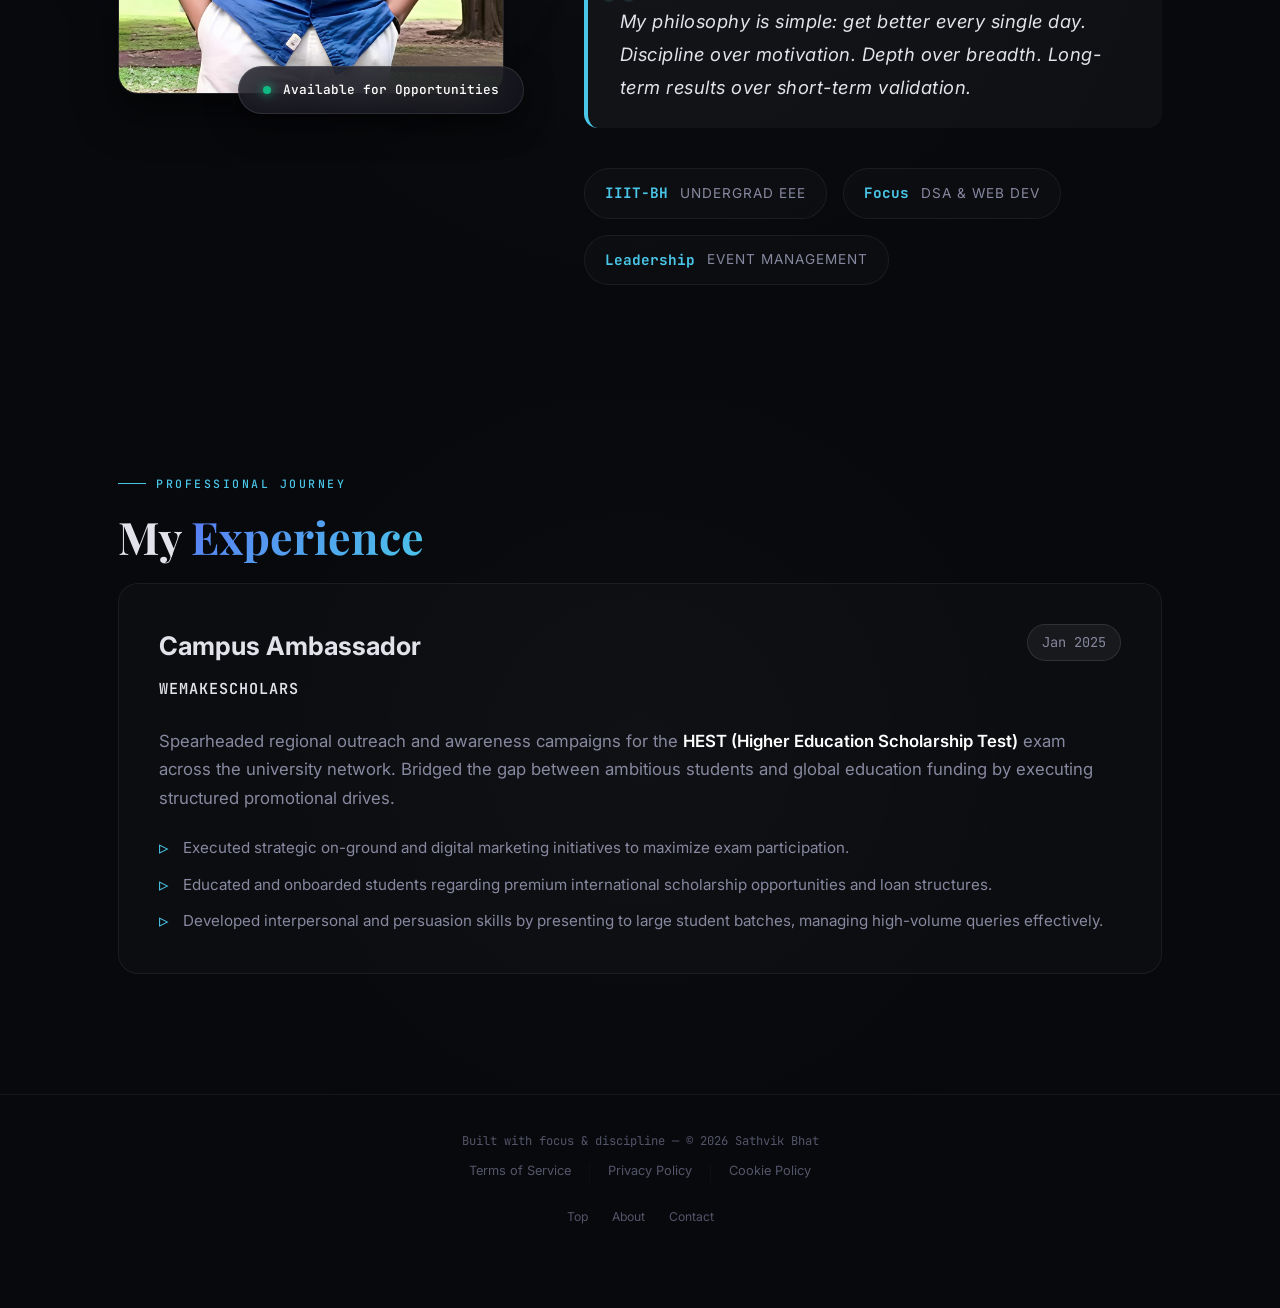
==== commit 1ab36a31: "updtes navbar on mobile" ====
--- a/index.html
+++ b/index.html
@@ -69,8 +69,6 @@
         <i class="ph ph-sun" id="theme-icon"></i>
       </div>
     </div>
-    <button class="nav-toggle" id="nav-toggle" aria-label="Toggle navigation">
-    </button>
   </nav>
 
   <!-- ================================
--- a/style.css
+++ b/style.css
@@ -543,27 +543,26 @@
 /* ── Mobile bottom bar ── */
 @media (max-width: 768px) {
 
-  /* Both normal and scrolled: pin to bottom */
+  /* Both normal and scrolled: floating pill at bottom */
   .navbar,
   .navbar.scrolled {
     position: fixed !important;
     top: auto !important;
-    bottom: 0 !important;
-    left: 0 !important;
-    transform: none !important;
-    width: 100% !important;
-    max-width: 100% !important;
+    bottom: 20px !important; /* Hovering above the bottom */
+    left: 50% !important;
+    transform: translateX(-50%) !important;
+    width: 92% !important; /* Not full width */
+    max-width: 450px !important; /* Cap for larger mobile screens */
     padding: 0 !important;
-    border-radius: 0 !important;
-    background: rgba(14, 14, 24, 0.95) !important; /* Ensure background is directly on the bar */
+    border-radius: 50px !important; /* Maximum corner radius */
+    background: rgba(14, 14, 24, 0.75) !important; /* More translucent */
     backdrop-filter: blur(20px) !important;
     -webkit-backdrop-filter: blur(20px) !important;
-    border: none !important;
-    border-top: 1px solid rgba(255, 255, 255, 0.08) !important;
-    box-shadow: 0 -4px 20px rgba(0, 0, 0, 0.3) !important;
+    border: 1px solid rgba(255, 255, 255, 0.1) !important; /* Clean border */
+    box-shadow: 0 10px 40px rgba(0, 0, 0, 0.4) !important;
     display: block !important;
     z-index: 99999 !important;
-    overflow: visible !important;
+    overflow: hidden !important; /* Ensure children don't bleed out */
   }
 
   /* Hide name on mobile */
@@ -1335,106 +1334,7 @@
   }
 }
 
-/* ---- 768px: mobile nav toggle ---- */
-@media (max-width: 768px) {
-  .nav-pill {
-    display: none;
-  }
-
-  .nav-pill.active {
-    display: flex;
-    flex-direction: column;
-    position: fixed;
-    top: 50%;
-    left: 50%;
-    transform: translate(-50%, -50%);
-    z-index: 1001;
-    padding: 28px 36px;
-    gap: 6px;
-    background: rgba(10, 10, 16, 0.96);
-    backdrop-filter: blur(20px);
-    -webkit-backdrop-filter: blur(20px);
-    border: 1px solid rgba(255, 255, 255, 0.06);
-    border-radius: var(--radius-lg);
-    box-shadow: 0 20px 60px rgba(0, 0, 0, 0.6);
-  }
-
-  .nav-pill.active a {
-    font-size: 1rem;
-    padding: 12px 20px;
-    text-align: center;
-  }
-
-  .nav-toggle {
-    display: flex;
-  }
-
-  .nav-toggle.active span:nth-child(1) {
-    transform: rotate(45deg) translate(5px, 5px);
-  }
-
-  .nav-toggle.active span:nth-child(2) {
-    opacity: 0;
-  }
-
-  .nav-toggle.active span:nth-child(3) {
-    transform: rotate(-45deg) translate(5px, -5px);
-  }
-
-  .hero-content {
-    padding-bottom: 100px;
-  }
-
-  .about-stats {
-    grid-template-columns: 1fr 1fr;
-  }
-
-  .value-grid {
-    grid-template-columns: 1fr;
-  }
-}
-
-/* ---- 480px: small phones ---- */
-@media (max-width: 480px) {
-  .hero-inner {
-    padding: 0;
-  }
-
-  .hero-content {
-    padding: 0 20px 100px 20px;
-  }
-
-  .name-line {
-    font-size: clamp(2.6rem, 16vw, 3.8rem) !important;
-  }
-
-  .hero-tagline {
-    font-size: 0.85rem;
-  }
-
-  .hero-description {
-    font-size: 0.82rem;
-  }
-
-  .hero-cta {
-    flex-direction: column;
-    align-items: stretch;
-  }
-
-  .btn-primary,
-  .btn-secondary {
-    width: 100%;
-    justify-content: center;
-  }
-
-  .about-stats {
-    grid-template-columns: 1fr;
-  }
-
-  .focus-timeline {
-    padding-left: 26px;
-  }
-}
+/* (Legacy mobile nav overrides removed to prevent conflicts with the new bottom taskbar) */
 
 /* ==============================
    NEW SKILLS BOXES (skills-projects.html)
@@ -2546,9 +2446,9 @@
 @media (max-width: 768px) {
   [data-theme="light"] .navbar,
   [data-theme="light"] .navbar.scrolled {
-    background: rgba(255, 255, 255, 0.98) !important;
-    border-top: 1px solid rgba(0, 0, 0, 0.1) !important;
-    box-shadow: 0 -4px 25px rgba(0, 0, 0, 0.08) !important;
+    background: rgba(255, 255, 255, 0.8) !important;
+    border: 1px solid rgba(0, 0, 0, 0.1) !important;
+    box-shadow: 0 10px 30px rgba(0, 0, 0, 0.1) !important;
   }
   
   [data-theme="light"] .page-navbar a,
@@ -2653,4 +2553,22 @@
 [data-theme="light"] .exp-company { color: var(--accent-purple) !important; }
 [data-theme="light"] .contact-link { color: var(--text-primary); background: rgba(0,0,0,0.03); border-color: rgba(0,0,0,0.1); }
 [data-theme="light"] .footer-policy-links a { color: var(--text-secondary) !important; }
-[data-theme="light"] .exp-bullets li::before { color: var(--accent-blue) !important; }+[data-theme="light"] .exp-bullets li::before { color: var(--accent-blue) !important; }
+
+/* (Scroll progress styling removed) */
+
+/* ==============================
+   MOBILE THEME ICON REFINEMENT
+   ============================== */
+
+@media (max-width: 768px) {
+  /* Adding a subtle, smaller label for mobile */
+  .theme-toggle::after {
+    display: inline-block !important;
+    content: "MODE" !important;
+    font-size: 0.55rem !important; /* Smaller size as requested */
+    margin-left: 5px !important;
+    opacity: 0.7;
+    letter-spacing: 0.5px;
+  }
+}
